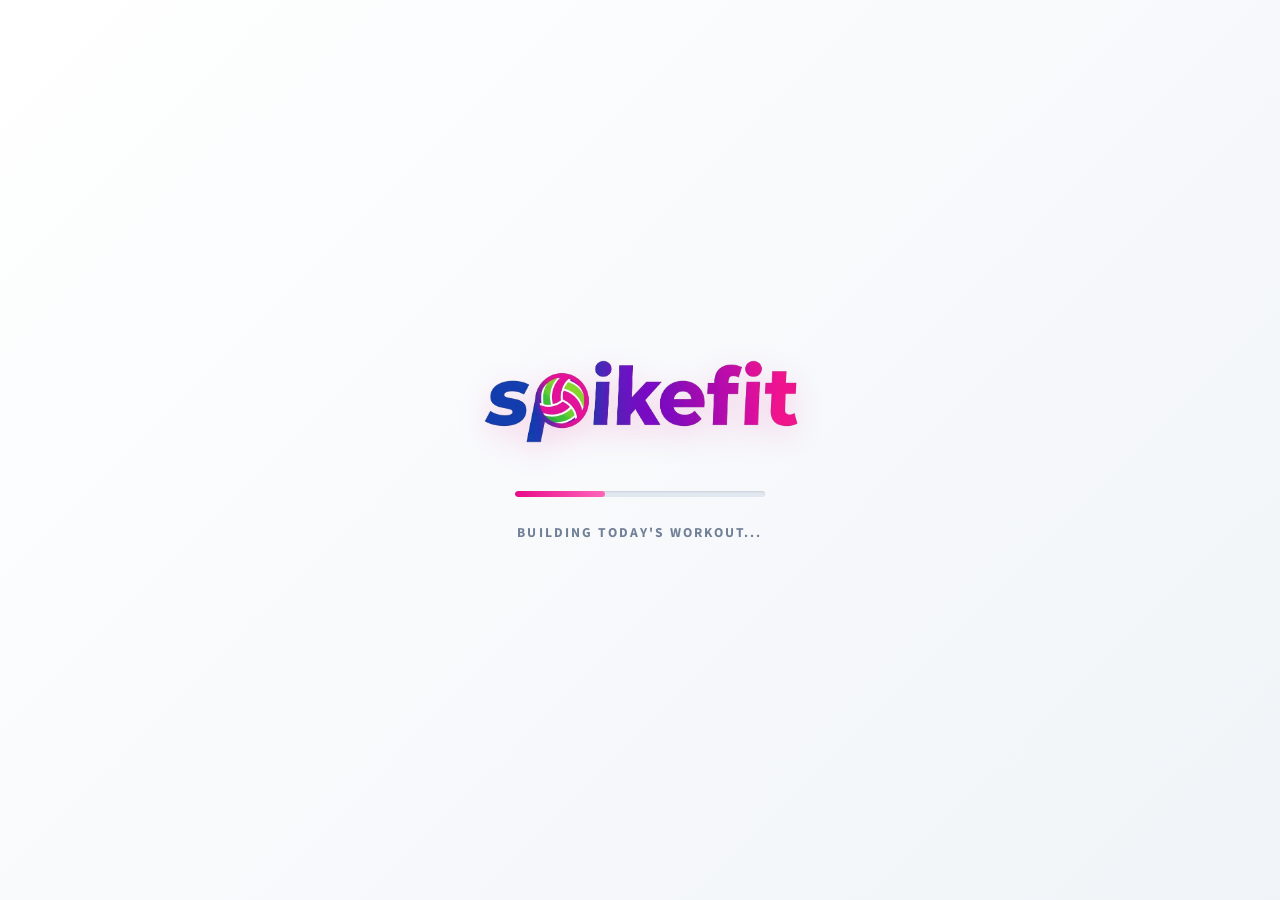
==== index.html @ 1033c11d "Remove Google font CDN dependency Signed-off-by: jfrappier <jfrappier@users.noreply.github.com>" ====
<!DOCTYPE html>
<html lang="en">
<head>
  <meta charset="UTF-8">
  <meta name="viewport" content="width=device-width, initial-scale=1.0, maximum-scale=1.0, user-scalable=no">
  <Title>SpikeFit: 30-Min Workouts</title>
  <link rel="icon" type="image/png" href="favicon.png">
  <link rel="apple-touch-icon" href="favicon.png">
  <style>
    @font-face {
      font-family: 'Source Sans 3';
      src: url('/fonts/source-sans-3-v19-latin-300.woff2') format('woff2');
      font-weight: 300;
      font-style: normal;
      font-display: swap;
    }
    @font-face {
      font-family: 'Source Sans 3';
      src: url('/fonts/source-sans-3-v19-latin-regular.woff2') format('woff2');
      font-weight: 400;
      font-style: normal;
      font-display: swap;
    }
    @font-face {
      font-family: 'Source Sans 3';
      src: url('/fonts/source-sans-3-v19-latin-600.woff2') format('woff2');
      font-weight: 600;
      font-style: normal;
      font-display: swap;
    }
    @font-face {
      font-family: 'Source Sans 3';
      src: url('/fonts/source-sans-3-v19-latin-700.woff2') format('woff2');
      font-weight: 700;
      font-style: normal;
      font-display: swap;
    }

        :root {
            --bg-body: #f4f6f8; /* Slightly cooler, modern grey */
            --bg-panel: #ffffff;
            --text-main: #2d3748; /* Deeper slate for better contrast */
            --text-muted: #718096;
            --accent: #e80a89; 
            --accent-hover: #c90875;
            --accent-light: #fce8f3; /* Soft background for pills */
            --border: #e2e8f0;
            --radius-sm: 8px;
            --radius-md: 12px;
            --radius-lg: 16px;
            --shadow-sm: 0 2px 4px rgba(0,0,0,0.02);
            --shadow-md: 0 4px 12px rgba(0,0,0,0.05);
            --shadow-hover: 0 10px 25px rgba(232, 10, 137, 0.15);
        }

        * { box-sizing: border-box; margin: 0; padding: 0; }
        
        body { 
            background-color: var(--bg-body); 
            color: var(--text-muted); 
            font-family: 'Source Sans 3', Helvetica, sans-serif;
            font-weight: 400;
            line-height: 1.75; 
        }

        /* Typography */
        h1, h2, h3 { 
            color: var(--text-main); 
            font-weight: 700; 
            letter-spacing: 0.05em; 
        }
        h1, h2 { text-transform: uppercase; }

        /* --- NEW: Splash Screen Styles --- */
        #splash-screen {
            position: fixed;
            top: 0;
            left: 0;
            width: 100%;
            height: 100%;
            background: linear-gradient(135deg, #ffffff 0%, #f0f4f8 100%);
            z-index: 9999;
            display: flex;
            flex-direction: column;
            align-items: center;
            justify-content: center;
            transition: opacity 0.6s cubic-bezier(0.16, 1, 0.3, 1), visibility 0.6s;
        }

        #splash-screen.hidden {
            opacity: 0;
            visibility: hidden;
        }

        .splash-logo {
            width: 80%;
            max-width: 320px;
            margin-bottom: 3rem;
            animation: pulse 2.5s infinite ease-in-out;
            filter: drop-shadow(0 10px 15px rgba(232, 10, 137, 0.15));
        }

        .splash-loader-container {
            width: 60%;
            max-width: 250px;
            height: 6px;
            background: var(--border);
            border-radius: 10px;
            overflow: hidden;
            position: relative;
            box-shadow: inset 0 1px 2px rgba(0,0,0,0.1);
        }

        .splash-loader-bar {
            height: 100%;
            background: linear-gradient(90deg, var(--accent), #ff66ba, var(--accent));
            background-size: 200% 100%;
            width: 0%;
            border-radius: 10px;
            animation: shimmer 1.5s infinite linear;
        }

        .splash-text {
            margin-top: 1.5rem;
            font-size: 0.85rem;
            font-weight: 700;
            color: var(--text-muted);
            letter-spacing: 0.15em;
            text-transform: uppercase;
        }

        @keyframes pulse {
            0% { transform: scale(1); opacity: 1; }
            50% { transform: scale(1.03); opacity: 0.9; }
            100% { transform: scale(1); opacity: 1; }
        }

        @keyframes shimmer {
            0% { background-position: 100% 0; }
            100% { background-position: -100% 0; }
        }
        /* --- End Splash Screen Styles --- */

        /* Layout Structure */
        #wrapper {
            display: flex;
            flex-direction: row;
            min-height: 100vh;
        }

        /* Left Header Panel */
        #header {
            width: 30%;
            background: var(--bg-panel);
            padding: 4em 3em;
            border-right: solid 1px var(--border);
            display: flex;
            flex-direction: column;
            justify-content: flex-start;
            position: sticky;
            top: 0;
            height: 100vh;
            overflow-y: auto;
            box-shadow: 2px 0 15px rgba(0,0,0,0.02);
            z-index: 10;
        }

        /* Logo Branding */
        #header h1 {
            margin-bottom: 0.25em;
        }

        .header-logo {
            width: 100%;
            max-width: 220px;
            height: auto;
            display: block;
        }

        #header p {
            color: var(--accent);
            font-size: 0.9em;
            font-weight: 600;
            letter-spacing: 0.15em;
            text-transform: uppercase;
            margin-bottom: 3em;
        }

        /* Navigation */
        .nav {
            display: flex;
            flex-direction: column;
            gap: 0.75em;
        }

        .nav button {
            appearance: none;
            background: transparent;
            border: solid 2px transparent;
            border-radius: var(--radius-sm);
            color: var(--text-muted);
            cursor: pointer;
            font-family: 'Source Sans 3', sans-serif;
            font-size: 0.85em;
            font-weight: 700;
            letter-spacing: 0.2em;
            padding: 1.25em 2em;
            text-align: center;
            text-decoration: none;
            text-transform: uppercase;
            transition: all 0.2s ease-in-out;
            width: 100%;
            display: flex;
            align-items: center;
            justify-content: flex-start;
            gap: 1em;
        }

        .nav button svg {
            width: 20px;
            height: 20px;
            flex-shrink: 0;
        }

        .nav button:hover {
            background: var(--bg-body);
            color: var(--text-main);
        }

        .nav button.active {
            background: var(--bg-panel);
            border-color: var(--accent);
            color: var(--accent);
            box-shadow: var(--shadow-sm);
        }

        /* Right Content Panel */
        #main {
            width: 70%;
            padding: 4em 5em;
            display: flex;
            flex-direction: column;
        }

        .container { display: none; max-width: 800px; margin: 0 auto; width: 100%; flex: 1; }
        .container.active { display: block; animation: fadeIn 0.4s cubic-bezier(0.16, 1, 0.3, 1); }

        @keyframes fadeIn {
            from { opacity: 0; transform: translateY(15px); }
            to { opacity: 1; transform: translateY(0); }
        }

        /* Section Headings */
        .workout-section h2, #calendar h2 {
            font-size: 1.1em;
            color: var(--text-muted);
            border-bottom: none;
            padding-bottom: 0;
            margin-bottom: 1.5em;
            display: flex;
            align-items: center;
        }
        
        .workout-section h2::after {
            content: '';
            flex: 1;
            height: 1px;
            background: var(--border);
            margin-left: 1em;
        }

        .workout-section { margin-bottom: 3.5em; }

        /* Workout Progress Bar */
        .progress-container {
            width: 100%;
            background-color: var(--border);
            border-radius: 20px;
            height: 8px;
            margin: 1.5em 0 2.5em 0;
            overflow: hidden;
            display: none; /* Shown via JS when workout is active */
        }
        .progress-bar {
            height: 100%;
            background: linear-gradient(90deg, var(--accent), #ff66ba);
            width: 0%;
            border-radius: 20px;
            transition: width 0.4s cubic-bezier(0.16, 1, 0.3, 1);
        }

        /* Exercise Cards */
        .exercise-card {
            background: var(--bg-panel);
            border: solid 1px var(--border);
            border-radius: var(--radius-md);
            padding: 1.75em;
            margin-bottom: 1em;
            display: flex;
            align-items: flex-start;
            transition: all 0.2s cubic-bezier(0.16, 1, 0.3, 1);
            box-shadow: var(--shadow-sm);
            cursor: pointer;
            position: relative;
            overflow: hidden;
        }

        .exercise-card:hover {
            border-color: var(--accent);
            box-shadow: var(--shadow-hover);
            transform: translateY(-2px);
        }

        .exercise-card.disabled {
            cursor: not-allowed;
        }

        /* Completed State */
        .exercise-card.completed {
            background-color: #f8fafc;
            opacity: 0.7;
            border-color: transparent;
            transform: none;
            box-shadow: none;
        }

        .exercise-card.completed::before {
            content: '';
            position: absolute;
            left: 0; top: 0; bottom: 0; width: 4px;
            background-color: #4CAF50;
        }

        .exercise-card.completed .title {
            text-decoration: line-through;
            color: var(--text-muted);
        }

        /* Checkbox Styling */
        .checkbox-container {
            margin-right: 1.5em;
            padding-top: 0.1em;
        }
        
        input[type="checkbox"] {
            appearance: none;
            width: 1.75em;
            height: 1.75em;
            border: 2px solid #cbd5e0;
            border-radius: 6px;
            outline: none;
            cursor: pointer;
            position: relative;
            transition: all 0.2s ease;
            background: #ffffff;
        }

        input[type="checkbox"]:hover:not(:disabled) {
            border-color: var(--accent);
        }

        input[type="checkbox"]:checked {
            background-color: var(--accent);
            border-color: var(--accent);
            animation: popIn 0.3s cubic-bezier(0.16, 1, 0.3, 1);
        }

        input[type="checkbox"]:disabled {
            background-color: #f0f4f8;
            border-color: #cbd5e0;
            cursor: not-allowed;
            opacity: 0.6;
        }

        @keyframes popIn {
            0% { transform: scale(0.8); }
            50% { transform: scale(1.1); }
            100% { transform: scale(1); }
        }

        input[type="checkbox"]:checked::after {
            content: '✔';
            color: white;
            position: absolute;
            top: 50%;
            left: 50%;
            transform: translate(-50%, -50%);
            font-size: 1em;
        }

        /* Card Content */
        .exercise-info { flex: 1; }
        .title { color: var(--text-main); font-weight: 700; font-size: 1.25em; display: block; margin-bottom: 0.25em; letter-spacing: 0.02em;}
        .reps { font-size: 0.8em; font-weight: 700; color: var(--accent); margin-bottom: 1em; display: inline-block; text-transform: uppercase; letter-spacing: 0.1em; background: var(--accent-light); padding: 0.3em 0.8em; border-radius: var(--radius-sm);}
        .notes { font-size: 1em; margin-bottom: 1em; color: var(--text-muted); }
        
        /* Video Pill Button */
        .video-link {
            display: inline-flex;
            align-items: center;
            font-size: 0.75em;
            color: var(--text-main);
            text-decoration: none;
            font-weight: 700;
            text-transform: uppercase;
            letter-spacing: 0.1em;
            background: var(--bg-body);
            padding: 0.5em 1.2em;
            border-radius: 20px;
            transition: all 0.2s;
        }
        
        .video-link:hover { background: var(--border); color: var(--text-main); }
        .video-link::before { content: '▶'; margin-right: 0.6em; color: var(--accent); font-size: 0.9em; }

        /* Level Toggle - iOS Segmented Control Style */
        .level-toggle { 
            display: flex; 
            margin-bottom: 2em; 
            background: #e2e8f0; 
            border-radius: var(--radius-lg); 
            padding: 0.3em;
            position: relative;
        }
        .level-toggle button { 
            flex: 1; 
            padding: 1em 0.5em; 
            border: none; 
            background: transparent; 
            border-radius: var(--radius-md);
            font-family: 'Source Sans 3', sans-serif; 
            font-weight: 700; 
            text-transform: uppercase; 
            letter-spacing: 0.05em; 
            font-size: 0.8em;
            cursor: pointer; 
            transition: all 0.3s cubic-bezier(0.16, 1, 0.3, 1); 
            color: var(--text-muted); 
            z-index: 2;
        }
        .level-toggle button:hover { color: var(--text-main); }
        .level-toggle button.active { 
            background: #ffffff; 
            color: var(--accent); 
            box-shadow: var(--shadow-md);
        }

        /* Calendar Elements */
        .month-header { display: flex; justify-content: space-between; align-items: center; margin-bottom: 2em; }
        .month-header button { background: var(--bg-panel); border: solid 1px var(--border); padding: 0.75em 1.5em; cursor: pointer; border-radius: var(--radius-sm); font-family: 'Source Sans 3', sans-serif; font-weight: 700; text-transform: uppercase; letter-spacing: 0.1em; font-size: 0.8em; color: var(--text-main); transition: all 0.2s ease; box-shadow: var(--shadow-sm);}
        .month-header button:hover { border-color: var(--accent); color: var(--accent); }
        .month-header button:disabled { opacity: 0.4; cursor: not-allowed; border-color: var(--border); color: var(--text-muted); box-shadow: none;}
        
        .month-grid { display: grid; grid-template-columns: repeat(7, 1fr); gap: 0.5em; text-align: center; }
        .month-day-header { font-weight: 700; font-size: 0.8em; color: var(--text-muted); text-transform: uppercase; padding-bottom: 0.5em; letter-spacing: 0.1em;}
        .month-date { border: solid 1px var(--border); padding: 1.5em 0; border-radius: var(--radius-md); background: var(--bg-panel); font-size: 1.1em; font-weight: 600; color: var(--text-main); }
        .month-date.completed { background: linear-gradient(135deg, var(--accent) 0%, var(--accent-hover) 100%); color: #ffffff; border-color: transparent; box-shadow: var(--shadow-md); }
        .month-date.empty { background: transparent; border: none; }
        
        /* Action Buttons */
        .btn-reset {
            display: block;
            width: 100%;
            appearance: none;
            background: transparent;
            border: solid 2px var(--border);
            border-radius: var(--radius-sm);
            color: var(--text-main);
            cursor: pointer;
            font-family: 'Source Sans 3', sans-serif;
            font-size: 0.9em;
            font-weight: 700;
            letter-spacing: 0.2em;
            padding: 1.25em;
            text-align: center;
            text-transform: uppercase;
            transition: all 0.2s ease;
            margin-top: 3em;
        }
        .btn-reset:hover { border-color: var(--accent); color: var(--accent); }

        .btn-start { background: var(--accent); color: #ffffff; border-color: var(--accent); margin-top: 0; box-shadow: var(--shadow-md);}
        .btn-start:hover { background: var(--accent-hover); border-color: var(--accent-hover); color: #ffffff; }
        
        .btn-start.started { background: var(--text-main); border-color: var(--text-main); cursor: default; box-shadow: none; }
        .btn-start.started:hover { background: var(--text-main); border-color: var(--text-main); color: #ffffff; }

        .btn-complete { background: var(--accent); color: #ffffff; border-color: var(--accent); margin-top: 3em; margin-bottom: 1em; box-shadow: var(--shadow-md);}
        .btn-complete:hover:not(:disabled) { background: var(--accent-hover); border-color: var(--accent-hover); color: #ffffff; box-shadow: var(--shadow-hover); transform: translateY(-1px);}
        
        .btn-complete:disabled { background: var(--border); color: var(--text-muted); border-color: var(--border); cursor: not-allowed; box-shadow: none; transform: none; }

        /* Calendar Schedule specific */
        .calendar-day {
            background: var(--bg-panel);
            border: solid 1px var(--border);
            border-left: solid 4px var(--border);
            padding: 1.5em 2em;
            border-radius: var(--radius-md);
            cursor: pointer;
            transition: all 0.2s ease;
            box-shadow: var(--shadow-sm);
        }
        .calendar-day:hover { border-left-color: var(--accent); transform: translateX(4px); box-shadow: var(--shadow-md); }
        .calendar-day.today { border-left-color: var(--accent); background: #ffffff; box-shadow: var(--shadow-hover); }

        /* Modals */
        .modal-overlay { display: none; position: fixed; top: 0; left: 0; width: 100%; height: 100%; background: rgba(0,0,0,0.6); z-index: 1000; align-items: center; justify-content: center; animation: fadeIn 0.3s ease-in-out; backdrop-filter: blur(4px); }
        .modal-content { background: var(--bg-panel); padding: 3em 2em; border-radius: var(--radius-lg); text-align: center; max-width: 400px; width: 90%; box-shadow: 0 20px 40px rgba(0,0,0,0.2); position: relative; }
        .modal-content h2 { margin-bottom: 0.5em; color: var(--text-main); }
        .badge-svg { width: 120px; height: 120px; margin: 0 auto 1.5em auto; display: block; filter: drop-shadow(0 10px 15px rgba(232, 10, 137, 0.3));}
        .badge-details { background: var(--bg-body); padding: 1.5em; border-radius: var(--radius-sm); margin-bottom: 2em; border: 1px solid var(--border); }
        .badge-details p { margin: 0.25em 0; font-weight: 600; color: var(--text-muted); font-size: 0.9em; letter-spacing: 0.05em; text-transform: uppercase;}
        .badge-details p span { color: var(--text-main); }
        
        .btn-share { background: var(--accent); color: white; border-color: var(--accent); margin-bottom: 1em; width: 100%; margin-top: 0; padding: 1.25em;}
        .btn-share:hover { background: var(--accent-hover); border-color: var(--accent-hover); color: white;}
        .btn-close-modal { background: transparent; color: var(--text-muted); border-color: var(--text-muted); width: 100%; padding: 1em; margin-top: 0; }
        .btn-close-modal:hover { border-color: var(--text-main); color: var(--text-main); }

        #disclaimer-modal .modal-content { max-width: 550px; width: calc(100vw - 100px); min-width: 280px; max-height: calc(100vh - 100px); display: flex; flex-direction: column; text-align: left; padding: 2em 1.5em; }
        #disclaimer-modal h2 { text-align: center; color: var(--accent); margin-bottom: 0.5em; font-size: 1.5em; flex-shrink: 0; }
        .scroll-note { text-align: center; color: var(--accent); font-size: 0.85em; font-style: italic; margin-bottom: 1em; flex-shrink: 0; }
        .disclaimer-text-scroll { overflow-y: auto; flex-grow: 1; padding-right: 0.5em; border-top: 1px solid var(--border); border-bottom: 1px solid var(--border); margin-bottom: 1em; padding-top: 1em; }
        #disclaimer-modal p { font-size: 0.95em; margin-bottom: 1em; color: var(--text-main); line-height: 1.6; }
        #disclaimer-modal .strong-disclaimer { font-weight: 700; text-transform: uppercase; font-size: 0.85em; color: var(--text-muted); text-align: center; margin-bottom: 2em; letter-spacing: 0.05em; }
        .btn-agree { flex-shrink: 0; appearance: none; border: none; border-radius: var(--radius-sm); background: var(--text-main); color: #ffffff; margin-top: 0.5em; width: 100%; padding: 1.25em; font-size: 1em; font-weight: 700; letter-spacing: 0.15em; text-transform: uppercase; cursor: pointer; transition: all 0.2s ease;}
        .btn-agree:hover { background: var(--text-muted); }

        /* --- NEW: Footer Styles --- */
        #site-footer {
            margin-top: auto;
            padding-top: 3em;
            border-top: solid 1px var(--border);
            text-align: center;
            color: var(--text-muted);
            font-size: 0.85em;
            display: flex;
            flex-direction: column;
            align-items: center;
            gap: 1em;
            width: 100%;
            max-width: 800px;
            align-self: center;
        }

        .footer-links {
            display: flex;
            gap: 1.5em;
            align-items: center;
            justify-content: center;
            flex-wrap: wrap;
        }

        .footer-links a {
            color: var(--text-muted);
            text-decoration: none;
            font-weight: 600;
            text-transform: uppercase;
            letter-spacing: 0.1em;
            transition: color 0.2s ease;
            font-size: 0.9em;
        }

        .footer-links a:hover {
            color: var(--accent);
        }

        .footer-links .separator {
            color: var(--border);
        }

        /* --- NEW: Toast Notification --- */
        .toast-container {
            position: fixed;
            bottom: 40px;
            left: 50%;
            transform: translateX(-50%) translateY(150px);
            background: var(--bg-panel);
            border: 2px solid var(--accent);
            border-radius: var(--radius-lg);
            padding: 1.25em 1.5em;
            box-shadow: 0 10px 30px rgba(232, 10, 137, 0.2);
            display: flex;
            align-items: center;
            gap: 1em;
            z-index: 2000;
            opacity: 0;
            visibility: hidden;
            transition: all 0.5s cubic-bezier(0.16, 1, 0.3, 1);
            width: 90%;
            max-width: 400px;
        }
        .toast-container.show {
            transform: translateX(-50%) translateY(0);
            opacity: 1;
            visibility: visible;
        }
        .toast-icon {
            font-size: 2.2em;
            filter: drop-shadow(0 4px 6px rgba(0,0,0,0.1));
        }
        .toast-content {
            flex: 1;
            text-align: left;
        }
        .toast-title {
            color: var(--text-main);
            font-weight: 700;
            font-size: 1.05em;
            margin-bottom: 0.2em;
            letter-spacing: 0.02em;
            text-transform: uppercase;
        }
        .toast-text {
            color: var(--text-muted);
            font-size: 0.85em;
            line-height: 1.4;
        }
        .toast-close {
            background: none;
            border: none;
            color: var(--text-muted);
            font-size: 1.8em;
            cursor: pointer;
            padding: 0;
            line-height: 1;
            transition: color 0.2s;
        }
        .toast-close:hover {
            color: var(--accent);
        }

        /* Responsive Design */
        @media screen and (max-width: 980px) {
            #wrapper { 
                flex-direction: column; 
                padding-bottom: 85px; /* Added spacing so content doesn't hide behind the bottom nav */
            }
            #header { 
                width: 100%; 
                height: auto; 
                position: relative; 
                padding: 2em 1.5em; 
                border-right: none; 
                border-bottom: solid 1px var(--border); 
                text-align: center; 
            }
            .header-logo { margin: 0 auto; }
            #header p { margin-bottom: 0; }
            
            /* Native App Bottom Nav styling */
            .nav { 
                flex-direction: row; 
                position: fixed;
                bottom: 0;
                left: 0;
                width: 100%;
                background: var(--bg-panel);
                border-top: 1px solid var(--border);
                box-shadow: 0 -4px 15px rgba(0,0,0,0.05);
                z-index: 1000;
                gap: 0;
                padding-bottom: env(safe-area-inset-bottom);
                justify-content: space-around;
            }

            .nav button { 
                width: 25%; 
                padding: 0.8em 0.2em calc(0.8em + env(safe-area-inset-bottom));
                border-radius: 0;
                border: none;
                border-top: 3px solid transparent;
                font-size: 0.65em;
                height: auto;
                flex-direction: column;
                align-items: center;
                justify-content: center;
                gap: 0.4em;
            }

            .nav button svg {
                width: 22px;
                height: 22px;
                stroke-width: 2px;
            }

            .nav button.active {
                background: transparent;
                border-top-color: var(--accent);
                color: var(--accent);
                box-shadow: none;
            }
            
            #main { width: 100%; padding: 3em 1.5em; }
        }
        
        @media screen and (max-width: 480px) {
            #main { padding: 2em 1em; }
            .exercise-card { flex-direction: column; position: relative; padding: 1.5em; }
            .checkbox-container { position: absolute; top: 1.5em; right: 1.25em; margin: 0; }
            .title { padding-right: 2.5em; font-size: 1.1em;}
            .level-toggle { flex-direction: column; border-radius: var(--radius-md); padding: 0.5em;}
            .level-toggle button { margin-bottom: 0.25em; }
            .month-grid { gap: 0.25em; }
            .month-date { padding: 1em 0; font-size: 0.9em; }

            /* Footer Mobile */
            .footer-links {
                flex-direction: column;
                gap: 0.8em;
            }
            .footer-links .separator {
                display: none;
            }
        }
  </style>
</head>
<body>

    <!-- Splash Screen -->
    <div id="splash-screen">
        <img src="logo.png" alt="SpikeFit Logo" class="splash-logo" onerror="this.onerror=null; this.src='https://raw.githubusercontent.com/jfrappier/spikefit/refs/heads/main/logo.png'">
        <div class="splash-loader-container">
            <div id="splash-progress" class="splash-loader-bar"></div>
        </div>
        <div id="splash-text" class="splash-text">Loading Local Data...</div>
    </div>

    <div id="wrapper">
        <header id="header">
            <h1><img src="logo.png" alt="SpikeFit" class="header-logo" onerror="this.onerror=null; this.src='https://raw.githubusercontent.com/jfrappier/spikefit/refs/heads/main/logo.png'"></h1>
            <p id="current-workout-title">30-Min Power Program</p>
            
            <div class="nav" id="main-nav">
                <button class="active" onclick="switchTab('daily')">
                    <svg viewBox="0 0 24 24" fill="none" stroke="currentColor" stroke-linecap="round" stroke-linejoin="round"><path d="m3 9 9-7 9 7v11a2 2 0 0 1-2 2H5a2 2 0 0 1-2-2z"></path><polyline points="9 22 9 12 15 12 15 22"></polyline></svg>
                    <span>Today</span>
                </button>
                <button onclick="switchTab('schedule')">
                    <svg viewBox="0 0 24 24" fill="none" stroke="currentColor" stroke-linecap="round" stroke-linejoin="round"><line x1="8" y1="6" x2="21" y2="6"></line><line x1="8" y1="12" x2="21" y2="12"></line><line x1="8" y1="18" x2="21" y2="18"></line><line x1="3" y1="6" x2="3.01" y2="6"></line><line x1="3" y1="12" x2="3.01" y2="12"></line><line x1="3" y1="18" x2="3.01" y2="18"></line></svg>
                    <span>Schedule</span>
                </button>
                <button onclick="switchTab('history')">
                    <svg viewBox="0 0 24 24" fill="none" stroke="currentColor" stroke-linecap="round" stroke-linejoin="round"><rect x="3" y="4" width="18" height="18" rx="2" ry="2"></rect><line x1="16" y1="2" x2="16" y2="6"></line><line x1="8" y1="2" x2="8" y2="6"></line><line x1="3" y1="10" x2="21" y2="10"></line></svg>
                    <span>Calendar</span>
                </button>
                <button onclick="openPrivacyModal()">
                    <svg viewBox="0 0 24 24" fill="none" stroke="currentColor" stroke-linecap="round" stroke-linejoin="round"><path d="M12 22s8-4 8-10V5l-8-3-8 3v7c0 6 8 10 8 10z"></path></svg>
                    <span>Privacy</span>
                </button>
            </div>
        </header>

        <main id="main">
            <div id="daily" class="container active">
                <div id="workout-controls" style="margin-bottom: 1.5em; text-align: center;">
                    <button id="btn-start-workout" class="btn-reset btn-start" onclick="startWorkout()">Start Workout</button>
                </div>
                
                <div class="progress-container" id="progress-container">
                    <div class="progress-bar" id="progress-bar"></div>
                </div>

                <div id="workout-content">
                    </div>
                <button class="btn-reset btn-complete" onclick="markWorkoutComplete()">Mark Workout Complete</button>
                <button class="btn-reset" style="margin-top: 0; color: var(--text-muted);" onclick="resetDay()">Reset Today's Progress</button>
            </div>

            <div id="schedule" class="container">
                <h2 style="font-size: 1.5em; border:none; margin-bottom: 0.5em; color: var(--text-main);">Rotating Schedule</h2>
                <p style="margin-bottom: 2em; color: var(--text-muted);">Select a day below to set it as your current active workout.</p>
                
                <div class="level-toggle">
                    <button id="btn-level-beginner" class="active" onclick="setLevel('beginner')">Beginner</button>
                    <button id="btn-level-intermediate" onclick="setLevel('intermediate')">Intermediate</button>
                    <button id="btn-level-advanced" onclick="setLevel('advanced')">Advanced</button>
                </div>

                <div id="schedule-content" style="display: grid; gap: 1em;">
                    </div>
            </div>

            <div id="history" class="container">
                <h2 style="font-size: 1.5em; border:none; margin-bottom: 0.5em; color: var(--text-main);">Workout History</h2>
                <p style="margin-bottom: 2em; color: var(--text-muted);">Track your completed workouts.</p>
                <div class="month-header">
                    <button onclick="changeMonth(-1)" id="btn-prev-month">&lt; Prev</button>
                    <h3 id="month-year-display" style="margin:0; border:none; padding:0; letter-spacing: 0.1em; text-transform: uppercase;"></h3>
                    <button onclick="changeMonth(1)" id="btn-next-month">Next &gt;</button>
                </div>
                <div class="month-grid" id="month-grid-content">
                    </div>
            </div>

            <!-- Global Footer inside Main Panel -->
            <footer id="site-footer">
                <div class="footer-links">
                    <a href="#" onclick="event.preventDefault(); openPrivacyModal();">Data Privacy</a>
                    <span class="separator">|</span>
                    <a href="#" onclick="event.preventDefault(); openDisclaimerModal();">Terms & Disclaimer</a>
                </div>
            </footer>
        </main>
    </div>

    <!-- Modals -->
    <div id="badge-modal" class="modal-overlay">
        <div class="modal-content">
            <svg class="badge-svg" viewBox="0 0 100 100" xmlns="http://www.w3.org/2000/svg">
                <circle cx="50" cy="50" r="45" fill="#e80a89" />
                <path d="M30 45 L45 60 L75 30" stroke="white" stroke-width="8" fill="none" stroke-linecap="round" stroke-linejoin="round"/>
                <text x="50" y="82" font-family="'Source Sans 3', sans-serif" font-size="12" fill="white" font-weight="700" letter-spacing="1" text-anchor="middle">SPIKEFIT</text>
            </svg>
            <h2>Workout Complete!</h2>
            <p style="margin-bottom: 1.5em; color: var(--text-muted);">Great job crushing today's session.</p>
            
            <div class="badge-details">
                <p id="badge-date-text"></p>
                <p id="badge-time-text"></p>
            </div>

            <button id="btn-share-badge" class="btn-reset btn-share" onclick="shareBadge()">Share Workout</button>
            <button class="btn-reset btn-close-modal" onclick="closeBadgeModal()">Close</button>
        </div>
    </div>

    <div id="disclaimer-modal" class="modal-overlay">
        <div class="modal-content">
            <h2>Medical Disclaimer & Terms of Use</h2>
            <p class="scroll-note">Please scroll to the bottom to read and agree.</p>
            <div class="disclaimer-text-scroll">
                <p class="strong-disclaimer">Please read carefully before proceeding.</p>
                <p>The exercises, workouts, and information provided on this page are for <strong>educational and example purposes only</strong>. They are not intended as a substitute for professional medical advice, diagnosis, or treatment.</p>
                <p><strong>Always consult with a qualified healthcare provider or physician</strong> before beginning any new exercise program or fitness regimen. You should be in good physical condition and be able to participate safely in the exercises.</p>
                <p>By using this application, you understand and agree that there is an inherent risk of injury associated with participating in any physical activity. You assume all risks and voluntarily choose to participate at your own free will.</p>
                <p>The creator(s), host(s), and authors of this page explicitly disclaim any liability, loss, or risk, personal or otherwise, which is incurred as a consequence, directly or indirectly, of the use and application of any of the contents herein. <strong>You agree to indemnify and hold harmless the creator(s) from any and all claims, demands, or causes of action arising out of your use of this site.</strong></p>
            </div>
            <button class="btn-agree" onclick="acceptDisclaimer()">I Understand and Agree</button>
        </div>
    </div>

    <div id="privacy-modal" class="modal-overlay">
        <div class="modal-content" style="max-width: 600px; text-align: left;">
            <h2 style="text-align: center; color: var(--accent); margin-bottom: 1em; font-size: 1.5em;">Data Privacy Policy</h2>
            <p style="font-size: 0.9em; margin-bottom: 1em; color: var(--text-main); line-height: 1.6;"><strong>1. Local Storage Only:</strong> SpikeFit operates entirely within your web browser. All workout data, completion dates, and preferences are stored exclusively in your device's Local Storage. The author does not collect, transmit, track, or store any of your personal information, health data, or location data.</p>
            <p style="font-size: 0.9em; margin-bottom: 1em; color: var(--text-main); line-height: 1.6;"><strong>2. Third-Party Hosting:</strong> This application is hosted via GitHub Pages and Cloudflare. While the application itself does not track you, GitHub and Cloudflare may collect standard web server logs (including IP addresses, browser types, and referring pages) as part of their standard hosting infrastructure. Please review [GitHub](https://docs.github.com/en/site-policy/privacy-policies/github-general-privacy-statement) and [Cloudflare's](https://www.cloudflare.com/privacypolicy/) privacy policy for more details.</p>
            <p style="font-size: 0.9em; margin-bottom: 1em; color: var(--text-main); line-height: 1.6;"><strong>3. GDPR, CCPA, & Compliance:</strong> Because we do not collect, process, sell, or control your personal data or Personally Identifiable Information (PII), we inherently align with data minimization principles. You retain 100% control over your data. To permanently delete all your data, simply clear your browser's local storage or cache.</p>
            <button class="btn-reset btn-close-modal" style="margin-top: 1.5em;" onclick="closePrivacyModal()">Close Privacy Policy</button>
        </div>
    </div>

    <!-- Toast Notification -->
    <div id="app-toast" class="toast-container">
        <div class="toast-icon" id="toast-icon">🥤</div>
        <div class="toast-content">
            <div class="toast-title" id="toast-title">Time to Refuel!</div>
            <div class="toast-text" id="toast-text">Don't forget to grab a protein shake or a healthy snack for recovery.</div>
        </div>
        <button class="toast-close" onclick="closeToast()">&times;</button>
    </div>

    <script>
        // --- Workout Database ---
        const workouts = {
            'A': {
                name: 'Workout A: Vertical Power',
                blocks: [
                    {
                        title: 'Superset 1 (4 Rounds - Rest 60-90s)',
                        exercises: [
                            { id: 'a1', name: 'Seated Box Jumps', reps: '5 reps', notes: 'Explode up, jump down, land on two feet.', video: 'Seated Box Jumps' },
                            { id: 'a2', name: 'Pogo Jumps', reps: '15 seconds', notes: 'Max ankle stiffness.', video: 'Pogo Jumps exercise' }
                        ]
                    },
                    {
                        title: 'Superset 2 (3 Rounds - Rest 60s)',
                        exercises: [
                            { id: 'a3', name: 'DB Reverse Lunges', reps: '8 reps / leg', notes: 'Drive through front heel.', video: 'Dumbbell Reverse Lunges' },
                            { id: 'a4', name: 'Dead Bugs', reps: '10 reps / side', notes: 'Lower back glued to floor.', video: 'Dead Bug exercise' }
                        ]
                    }
                ]
            },
            'A2': {
                name: 'Workout A: Vertical Power (Intermediate)',
                blocks: [
                    {
                        title: 'Superset 1 (4 Rounds - Rest 60-90s)',
                        exercises: [
                            { id: 'a2-1', name: 'Seated Box Jumps', reps: '5 reps', notes: 'Explode up, jump down, land on two feet.', video: 'Seated Box Jumps' },
                            { id: 'a2-2', name: 'Pogo Jumps', reps: '20 seconds', notes: 'Max ankle stiffness and height.', video: 'Pogo Jumps exercise' },
                            { id: 'a2-3', name: 'Broad Jumps', reps: '5 reps', notes: 'Explode forward, stick the landing.', video: 'Broad Jumps' }
                        ]
                    },
                    {
                        title: 'Superset 2 (3 Rounds - Rest 60s)',
                        exercises: [
                            { id: 'a2-4', name: 'DB Reverse Lunges', reps: '10 reps / leg', notes: 'Drive through front heel.', video: 'Dumbbell Reverse Lunges' },
                            { id: 'a2-5', name: 'Dead Bugs', reps: '12 reps / side', notes: 'Lower back glued to floor.', video: 'Dead Bug exercise' },
                            { id: 'a2-6', name: 'DB Romanian Deadlifts', reps: '10 reps', notes: 'Hinge at the hips, slight knee bend.', video: 'Dumbbell RDL' }
                        ]
                    }
                ]
            },
            'B': {
                name: 'Workout B: Upper Body Armor',
                blocks: [
                    {
                        title: 'Superset 1 (4 Rounds - Rest 60-90s)',
                        exercises: [
                            { id: 'b1', name: 'DB Push Press', reps: '8 reps', notes: 'Slight knee dip to drive up.', video: 'Dumbbell Push Press' },
                            { id: 'b2', name: 'Pull-Ups or DB Rows', reps: '8-10 reps', notes: 'Squeeze back at the top.', video: 'Dumbbell Rows' }
                        ]
                    },
                    {
                        title: 'Superset 2 (3 Rounds - Rest 60s)',
                        exercises: [
                            { id: 'b3', name: 'DB Scaption (Y-Raises)', reps: '10 reps', notes: '45-deg angle, thumbs up.', video: 'Dumbbell Scaption' },
                            { id: 'b4', name: 'Weighted Russian Twists', reps: '15 reps / side', notes: 'Rotate torso, not just arms.', video: 'Weighted Russian Twists' }
                        ]
                    }
                ]
            },
            'B2': {
                name: 'Workout B: Upper Body Armor (Intermediate)',
                blocks: [
                    {
                        title: 'Superset 1 (4 Rounds - Rest 60-90s)',
                        exercises: [
                            { id: 'b2-1', name: 'DB Push Press', reps: '10 reps', notes: 'Slight knee dip to drive up.', video: 'Dumbbell Push Press' },
                            { id: 'b2-2', name: 'Pull-Ups or DB Rows', reps: '10-12 reps', notes: 'Squeeze back at the top.', video: 'Dumbbell Rows' },
                            { id: 'b2-3', name: 'Push-Ups', reps: 'Max Reps', notes: 'Strict form, stop 1 rep shy of failure.', video: 'Perfect Pushup' }
                        ]
                    },
                    {
                        title: 'Superset 2 (3 Rounds - Rest 60s)',
                        exercises: [
                            { id: 'b2-4', name: 'DB Scaption (Y-Raises)', reps: '12 reps', notes: '45-deg angle, thumbs up.', video: 'Dumbbell Scaption' },
                            { id: 'b2-5', name: 'Weighted Russian Twists', reps: '20 reps / side', notes: 'Rotate torso, not just arms.', video: 'Weighted Russian Twists' },
                            { id: 'b2-6', name: 'Superman Holds', reps: '15 reps', notes: 'Squeeze glutes and back, hold 1s at top.', video: 'Superman Exercise' }
                        ]
                    }
                ]
            },
            'C': {
                name: 'Workout C: Defense Agility',
                blocks: [
                    {
                        title: 'Superset 1 (4 Rounds - Rest 60-90s)',
                        exercises: [
                            { id: 'c1', name: 'Single-Arm DB Snatches', reps: '6 reps / arm', notes: 'Power from the hips.', video: 'Single-Arm Dumbbell Snatch' },
                            { id: 'c2', name: 'Lateral Lunges', reps: '8 reps / leg', notes: 'Push hips back.', video: 'Lateral Lunges' }
                        ]
                    },
                    {
                        title: 'Superset 2 (3 Rounds - Rest 60s)',
                        exercises: [
                            { id: 'c3', name: 'Push-Up to Renegade Row', reps: '8 reps / arm', notes: 'Keep hips square to floor.', video: 'Push-Up to Renegade Row' },
                            { id: 'c4', name: 'Plank w/ Shoulder Taps', reps: '40 seconds', notes: 'Anti-rotation core hold.', video: 'Plank with Shoulder Taps' }
                        ]
                    }
                ],
            },
            'C2': {
                name: 'Workout C: Defense Agility (Intermediate)',
                blocks: [
                    {
                        title: 'Superset 1 (4 Rounds - Rest 60-90s)',
                        exercises: [
                            { id: 'c2-1', name: 'Single-Arm DB Snatches', reps: '8 reps / arm', notes: 'Power from the hips.', video: 'Single-Arm Dumbbell Snatch' },
                            { id: 'c2-2', name: 'Lateral Lunges', reps: '10 reps / leg', notes: 'Push hips back.', video: 'Lateral Lunges' },
                            { id: 'c2-3', name: 'Skater Jumps', reps: '10 reps / side', notes: 'Explosive lateral push off outside leg.', video: 'Skater Jumps' }
                        ]
                    },
                    {
                        title: 'Superset 2 (3 Rounds - Rest 60s)',
                        exercises: [
                            { id: 'c2-4', name: 'Push-Up to Renegade Row', reps: '8 reps / arm', notes: 'Keep hips square to floor.', video: 'Push-Up to Renegade Row' },
                            { id: 'c2-5', name: 'Plank w/ Shoulder Taps', reps: '45 seconds', notes: 'Anti-rotation core hold.', video: 'Plank with Shoulder Taps' },
                            { id: 'c2-6', name: 'Mountain Climbers', reps: '30 seconds', notes: 'Fast pace, keep hips level.', video: 'Mountain Climbers' }
                        ]
                    }
                ],
            },
            'D': {
                name: 'Workout D: Core & Swing Mechanics',
                blocks: [
                    {
                        title: 'Volleyball Core (3 Rounds - Rest 45s)',
                        exercises: [
                            { id: 'd1', name: 'Hollow Body Hold', reps: '30 seconds', notes: 'Mimics pre-swing mid-air tension. Press lower back into floor.', video: 'Hollow Body Hold' },
                            { id: 'd2', name: 'Seated Rotational Twists', reps: '15 reps / side', notes: 'Focus on torso rotation to simulate arm swing torque.', video: 'Russian Twists' },
                            { id: 'd3', name: 'Bird-Dog', reps: '10 reps / side', notes: 'Slow and controlled. Builds back and core stability.', video: 'Bird Dog Exercise' }
                        ]
                    },
                    {
                        title: 'Swing Mechanics (Focus on Form - Rest as needed)',
                        exercises: [
                            { id: 'd4', name: 'Half-Kneeling Swings (Left Knee Up)', reps: '20 reps', notes: 'Left knee bent, right knee on floor. Focus on elbow draw and torque.', video: 'Swing Mechanics', url: 'https://www.youtube.com/watch?v=X2TLr7aLors' },
                            { id: 'd5', name: 'Half-Kneeling Swings (Right Knee Up)', reps: '20 reps', notes: 'Right knee bent, left knee on floor. Maintain high elbow.', video: 'Swing Mechanics', url: 'https://www.youtube.com/watch?v=X2TLr7aLors' },
                            { id: 'd6', name: 'Tall Kneeling Swings', reps: '20 reps', notes: 'Both knees on floor. Engage core to snap through the swing.', video: 'Swing Mechanics', url: 'https://www.youtube.com/watch?v=X2TLr7aLors' }
                        ]
                    }
                ]
            },
            'D2': {
                name: 'Workout D: Core & Swing Mechanics (Intermediate)',
                blocks: [
                    {
                        title: 'Volleyball Core (3 Rounds - Rest 45s)',
                        exercises: [
                            { id: 'd2-1', name: 'Hollow Body Hold', reps: '45 seconds', notes: 'Mimics pre-swing mid-air tension. Press lower back into floor.', video: 'Hollow Body Hold' },
                            { id: 'd2-2', name: 'Seated Rotational Twists', reps: '20 reps / side', notes: 'Focus on torso rotation to simulate arm swing torque.', video: 'Russian Twists' },
                            { id: 'd2-3', name: 'Bird-Dog', reps: '12 reps / side', notes: 'Slow and controlled. Builds back and core stability.', video: 'Bird Dog Exercise' },
                            { id: 'd2-4', name: 'Side Plank', reps: '30 seconds / side', notes: 'Keep body in a straight line, push floor away.', video: 'Side Plank' }
                        ]
                    },
                    {
                        title: 'Swing Mechanics (Focus on Form - Rest as needed)',
                        exercises: [
                            { id: 'd2-5', name: 'Half-Kneeling Swings (Left Knee Up)', reps: '25 reps', notes: 'Left knee bent, right knee on floor. Focus on elbow draw and torque.', video: 'Swing Mechanics', url: 'https://www.youtube.com/watch?v=X2TLr7aLors' },
                            { id: 'd2-6', name: 'Half-Kneeling Swings (Right Knee Up)', reps: '25 reps', notes: 'Right knee bent, left knee on floor. Maintain high elbow.', video: 'Swing Mechanics', url: 'https://www.youtube.com/watch?v=X2TLr7aLors' },
                            { id: 'd2-7', name: 'Tall Kneeling Swings', reps: '25 reps', notes: 'Both knees on floor. Engage core to snap through the swing.', video: 'Swing Mechanics', url: 'https://www.youtube.com/watch?v=X2TLr7aLors' },
                            { id: 'd2-8', name: 'Standing Arm Swings', reps: '20 reps', notes: 'Full standing swing mechanics, focus on quick torque.', video: 'Volleyball Arm Swing Mechanics' },
                            { id: 'd2-9', name: 'Approach Jumps w/ 2-Foot Landing', reps: '10 reps', notes: 'Full approach jump. Prioritize landing softly on BOTH feet simultaneously to absorb impact.', video: 'Volleyball 2-Foot Landing', url: 'https://www.tiktok.com/@elevateyourselfofficial/video/7112060380637056299' }
                        ]
                    }
                ]
            },
            'A3': {
                name: 'Workout A: Vertical Power (Advanced)',
                blocks: [
                    {
                        title: 'Superset 1 (4 Rounds - Rest 60-90s)',
                        exercises: [
                            { id: 'a3-1', name: 'Seated Box Jumps', reps: '6 reps', notes: 'Explode up, jump down, land on two feet.', video: 'Seated Box Jumps' },
                            { id: 'a3-2', name: 'Pogo Jumps', reps: '30 seconds', notes: 'Max ankle stiffness and height.', video: 'Pogo Jumps exercise' },
                            { id: 'a3-3', name: 'Broad Jumps', reps: '6 reps', notes: 'Explode forward, stick the landing.', video: 'Broad Jumps' }
                        ]
                    },
                    {
                        title: 'Superset 2 (3 Rounds - Rest 60s)',
                        exercises: [
                            { id: 'a3-4', name: 'DB Reverse Lunges', reps: '12 reps / leg', notes: 'Drive through front heel.', video: 'Dumbbell Reverse Lunges' },
                            { id: 'a3-5', name: 'Dead Bugs', reps: '15 reps / side', notes: 'Lower back glued to floor.', video: 'Dead Bug exercise' },
                            { id: 'a3-6', name: 'DB Romanian Deadlifts', reps: '12 reps', notes: 'Hinge at the hips, slight knee bend.', video: 'Dumbbell RDL' }
                        ]
                    },
                    {
                        title: 'Superset 3 (3 Rounds - Rest 60s)',
                        exercises: [
                            { id: 'a3-7', name: 'Bulgarian Split Squats', reps: '8 reps / leg', notes: 'Keep chest up, drop back knee down.', video: 'Bulgarian Split Squat' },
                            { id: 'a3-8', name: 'Depth Drops', reps: '5 reps', notes: 'Step off low box, stick landing instantly.', video: 'Depth Drop' },
                            { id: 'a3-9', name: 'Calf Raises', reps: '20 reps', notes: 'Full extension, slow negative.', video: 'Standing Calf Raise' }
                        ]
                    }
                ]
            },
            'B3': {
                name: 'Workout B: Upper Body Armor (Advanced)',
                blocks: [
                    {
                        title: 'Superset 1 (4 Rounds - Rest 60-90s)',
                        exercises: [
                            { id: 'b3-1', name: 'DB Push Press', reps: '12 reps', notes: 'Slight knee dip to drive up.', video: 'Dumbbell Push Press' },
                            { id: 'b3-2', name: 'Pull-Ups or DB Rows', reps: '12-15 reps', notes: 'Squeeze back at the top.', video: 'Dumbbell Rows' },
                            { id: 'b3-3', name: 'Push-Ups', reps: 'Max Reps', notes: 'Strict form, stop 1 rep shy of failure.', video: 'Perfect Pushup' }
                        ]
                    },
                    {
                        title: 'Superset 2 (3 Rounds - Rest 60s)',
                        exercises: [
                            { id: 'b3-4', name: 'DB Scaption (Y-Raises)', reps: '15 reps', notes: '45-deg angle, thumbs up.', video: 'Dumbbell Scaption' },
                            { id: 'b3-5', name: 'Weighted Russian Twists', reps: '25 reps / side', notes: 'Rotate torso, not just arms.', video: 'Weighted Russian Twists' },
                            { id: 'b3-6', name: 'Superman Holds', reps: '20 reps', notes: 'Squeeze glutes and back, hold 1s at top.', video: 'Superman Exercise' }
                        ]
                    },
                    {
                        title: 'Superset 3 (3 Rounds - Rest 60s)',
                        exercises: [
                            { id: 'b3-7', name: 'Pike Push-Ups', reps: '10 reps', notes: 'Hips high, focus on shoulders.', video: 'Pike Pushup' },
                            { id: 'b3-8', name: 'DB Lateral Raises', reps: '12 reps', notes: 'Slight bend in elbows, control down.', video: 'Dumbbell Lateral Raise' },
                            { id: 'b3-9', name: 'Plank to Down-Dog', reps: '10 reps', notes: 'Flow smoothly, stretch shoulders.', video: 'Plank to Downward Dog' }
                        ]
                    }
                ]
            },
            'C3': {
                name: 'Workout C: Defense Agility (Advanced)',
                blocks: [
                    {
                        title: 'Superset 1 (4 Rounds - Rest 60-90s)',
                        exercises: [
                            { id: 'c3-1', name: 'Single-Arm DB Snatches', reps: '8 reps / arm', notes: 'Power from the hips.', video: 'Single-Arm Dumbbell Snatch' },
                            { id: 'c3-2', name: 'Lateral Lunges', reps: '12 reps / leg', notes: 'Push hips back.', video: 'Lateral Lunges' },
                            { id: 'c3-3', name: 'Skater Jumps', reps: '12 reps / side', notes: 'Explosive lateral push off outside leg.', video: 'Skater Jumps' }
                        ]
                    },
                    {
                        title: 'Superset 2 (3 Rounds - Rest 60s)',
                        exercises: [
                            { id: 'c3-4', name: 'Push-Up to Renegade Row', reps: '10 reps / arm', notes: 'Keep hips square to floor.', video: 'Push-Up to Renegade Row' },
                            { id: 'c3-5', name: 'Plank w/ Shoulder Taps', reps: '60 seconds', notes: 'Anti-rotation core hold.', video: 'Plank with Shoulder Taps' },
                            { id: 'c3-6', name: 'Mountain Climbers', reps: '40 seconds', notes: 'Fast pace, keep hips level.', video: 'Mountain Climbers' }
                        ]
                    },
                    {
                        title: 'Superset 3 (3 Rounds - Rest 60s)',
                        exercises: [
                            { id: 'c3-7', name: 'Lateral Bounds', reps: '8 reps / side', notes: 'Jump sideways off one leg, stick landing.', video: 'Lateral Bounds' },
                            { id: 'c3-8', name: 'Bear Crawls', reps: '30 seconds', notes: 'Keep knees hovering just off floor.', video: 'Bear Crawl' },
                            { id: 'c3-9', name: 'High Knees', reps: '30 seconds', notes: 'Pump arms, drive knees up fast.', video: 'High Knees' }
                        ]
                    }
                ],
            },
            'D3': {
                name: 'Workout D: Core & Swing Mechanics (Advanced)',
                blocks: [
                    {
                        title: 'Superset 1: Volleyball Core (3 Rounds - Rest 45s)',
                        exercises: [
                            { id: 'd3-1', name: 'Hollow Body Hold', reps: '60 seconds', notes: 'Mimics pre-swing mid-air tension. Press lower back into floor.', video: 'Hollow Body Hold' },
                            { id: 'd3-2', name: 'Seated Rotational Twists', reps: '25 reps / side', notes: 'Focus on torso rotation to simulate arm swing torque.', video: 'Russian Twists' },
                            { id: 'd3-3', name: 'Bird-Dog', reps: '15 reps / side', notes: 'Slow and controlled. Builds back and core stability.', video: 'Bird Dog Exercise' }
                        ]
                    },
                    {
                        title: 'Superset 2: Swing Mechanics (3 Rounds - Rest as needed)',
                        exercises: [
                            { id: 'd3-4', name: 'Half-Kneeling Swings (Left Knee Up)', reps: '30 reps', notes: 'Left knee bent, right knee on floor. Focus on elbow draw and torque.', video: 'Swing Mechanics', url: 'https://www.youtube.com/watch?v=X2TLr7aLors' },
                            { id: 'd3-5', name: 'Half-Kneeling Swings (Right Knee Up)', reps: '30 reps', notes: 'Right knee bent, left knee on floor. Maintain high elbow.', video: 'Swing Mechanics', url: 'https://www.youtube.com/watch?v=X2TLr7aLors' },
                            { id: 'd3-6', name: 'Tall Kneeling Swings', reps: '30 reps', notes: 'Both knees on floor. Engage core to snap through the swing.', video: 'Swing Mechanics', url: 'https://www.youtube.com/watch?v=X2TLr7aLors' }
                        ]
                    },
                    {
                        title: 'Superset 3: Dynamic Approach (3 Rounds - Rest 60s)',
                        exercises: [
                            { id: 'd3-7', name: 'Standing Arm Swings', reps: '25 reps', notes: 'Full standing swing mechanics, focus on quick torque.', video: 'Volleyball Arm Swing Mechanics' },
                            { id: 'd3-8', name: 'Approach Jump Footwork', reps: '10 reps', notes: 'Focus on explosive last two steps (penultimate step).', video: 'Volleyball Approach Footwork' },
                            { id: 'd3-9', name: 'V-Ups or Med Ball Slams', reps: '15 reps', notes: 'Explosive core flexion.', video: 'V-Ups Exercise' },
                            { id: 'd3-10', name: 'Max Approach Jumps w/ 2-Foot Landing', reps: '10 reps', notes: 'Full max approach. Prioritize landing softly on BOTH feet simultaneously to absorb impact.', video: 'Volleyball 2-Foot Landing', url: 'https://www.tiktok.com/@elevateyourselfofficial/video/7112060380637056299' }
                        ]
                    }
                ]
            }
        };

        const schedule = [
            { day: 'Monday', workout: 'A' },
            { day: 'Tuesday', workout: 'D' }, 
            { day: 'Wednesday', workout: 'B' },
            { day: 'Thursday', workout: 'D' }, 
            { day: 'Friday', workout: 'C' },
            { day: 'Saturday', workout: 'A' },
            { day: 'Sunday', workout: 'Rest/Run' }
        ];

        // State Management
        let currentDayIndex = (new Date().getDay() + 6) % 7; 
        let completedExercises = JSON.parse(localStorage.getItem('completedExercises')) || {};
        let completedDates = JSON.parse(localStorage.getItem('completedDates')) || {};
        let historyCalDate = new Date();
        let activeWorkoutStart = localStorage.getItem('activeWorkoutStart') || null;
        
        let workoutLevel = localStorage.getItem('workoutLevel') || 'beginner';
        let manualLevelOverride = localStorage.getItem('manualLevelOverride') === 'true';

        function getWorkoutKey(baseKey) {
            if (baseKey === 'Rest/Run') return baseKey;
            if (workoutLevel === 'advanced') return baseKey + '3';
            if (workoutLevel === 'intermediate') return baseKey + '2';
            return baseKey;
        }

        function saveState() {
            localStorage.setItem('completedExercises', JSON.stringify(completedExercises));
            localStorage.setItem('completedDates', JSON.stringify(completedDates));
        }

        // Logic Functions
        function switchTab(tabId) {
            document.querySelectorAll('.container').forEach(c => c.classList.remove('active'));
            document.querySelectorAll('.nav button').forEach(b => b.classList.remove('active'));
            document.getElementById(tabId).classList.add('active');
            event.currentTarget.classList.add('active');
            
            if(window.innerWidth <= 980) {
                window.scrollTo({ top: document.getElementById('main').offsetTop - 20, behavior: 'smooth' });
            }
        }

        function toggleExercise(id, cardElement) {
            if (!activeWorkoutStart) {
                return; // Prevent interactions if workout hasn't started
            }

            completedExercises[id] = !completedExercises[id];
            saveState();
            if(completedExercises[id]) {
                cardElement.classList.add('completed');
                cardElement.querySelector('input').checked = true;
                checkAndMarkComplete();
            } else {
                cardElement.classList.remove('completed');
                cardElement.querySelector('input').checked = false;
            }
            updateProgressBar();
        }

        function updateProgressBar() {
            const baseWorkoutKey = schedule[currentDayIndex].workout;
            const workoutKey = getWorkoutKey(baseWorkoutKey);
            const workout = workouts[workoutKey];
            
            if (!workout || !activeWorkoutStart) {
                document.getElementById('progress-container').style.display = 'none';
                return;
            }
            
            document.getElementById('progress-container').style.display = 'block';
            let totalEx = 0;
            let checkedEx = 0;
            
            workout.blocks.forEach(block => {
                block.exercises.forEach(ex => {
                    totalEx++;
                    if (completedExercises[ex.id]) checkedEx++;
                });
            });
            
            const pct = totalEx === 0 ? 0 : Math.round((checkedEx / totalEx) * 100);
            document.getElementById('progress-bar').style.width = pct + '%';
        }

        function checkAndMarkComplete() {
            const baseWorkoutKey = schedule[currentDayIndex].workout;
            const workoutKey = getWorkoutKey(baseWorkoutKey);
            const workout = workouts[workoutKey];
            if (!workout) return;

            let allChecked = true;
            for (const block of workout.blocks) {
                for (const ex of block.exercises) {
                    if (!completedExercises[ex.id]) {
                        allChecked = false;
                        break;
                    }
                }
                if (!allChecked) break;
            }
            if (allChecked) markWorkoutComplete();
        }

        function resetDay() {
            if(confirm('Clear all checks for today?')) {
                const baseWorkoutKey = schedule[currentDayIndex].workout;
                const workoutKey = getWorkoutKey(baseWorkoutKey);
                const currentWorkout = workouts[workoutKey];
                
                if(currentWorkout) {
                    currentWorkout.blocks.forEach(block => {
                        block.exercises.forEach(ex => {
                            completedExercises[ex.id] = false;
                        });
                    });
                }
                activeWorkoutStart = null;
                localStorage.removeItem('activeWorkoutStart');
                saveState();
                renderDaily();
            }
        }

        function setWorkoutDay(index) {
            currentDayIndex = index;
            saveState();
            renderDaily();
            renderSchedule();
            
            document.querySelectorAll('.container').forEach(c => c.classList.remove('active'));
            document.querySelectorAll('.nav button').forEach(b => b.classList.remove('active'));
            document.getElementById('daily').classList.add('active');
            document.querySelectorAll('.nav button')[0].classList.add('active');

            if(window.innerWidth <= 980) {
                window.scrollTo({ top: document.getElementById('main').offsetTop - 20, behavior: 'smooth' });
            }
        }

        function startWorkout() {
            if (!activeWorkoutStart) {
                activeWorkoutStart = new Date().toISOString();
                localStorage.setItem('activeWorkoutStart', activeWorkoutStart);
                renderDaily(); // Re-render to enable everything
            }
        }

        function updateWorkoutStatus() {
            const controlsDiv = document.getElementById('workout-controls');
            const startBtn = document.getElementById('btn-start-workout');
            const completeBtn = document.querySelector('.btn-complete');

            const baseWorkoutKey = schedule[currentDayIndex].workout;
            const workoutKey = getWorkoutKey(baseWorkoutKey);
            const workout = workouts[workoutKey];

            if (!workout) {
                if(controlsDiv) controlsDiv.style.display = 'none';
                if(completeBtn) completeBtn.style.display = 'none';
                return;
            } else {
                if(controlsDiv) controlsDiv.style.display = 'block';
                if(completeBtn) completeBtn.style.display = 'block';
            }

            if (activeWorkoutStart) {
                const startTime = new Date(activeWorkoutStart).toLocaleTimeString([], {hour: '2-digit', minute:'2-digit'});
                startBtn.innerText = `Workout started at ${startTime}`;
                startBtn.classList.add('started');
                startBtn.disabled = true;
                if (completeBtn) completeBtn.disabled = false;
            } else {
                startBtn.innerText = 'Start Workout';
                startBtn.classList.remove('started');
                startBtn.disabled = false;
                if (completeBtn) completeBtn.disabled = true;
            }
        }

        function markWorkoutComplete() {
            const today = new Date();
            const year = today.getFullYear();
            const month = String(today.getMonth() + 1).padStart(2, '0');
            const day = String(today.getDate()).padStart(2, '0');
            const dateStr = `${year}-${month}-${day}`;

            const displayDate = today.toLocaleDateString(undefined, { weekday: 'short', month: 'short', day: 'numeric' });
            let startTimeStr = "N/A";
            let endTimeStr = today.toLocaleTimeString([], {hour: '2-digit', minute:'2-digit'});
            let durationText = "";
            let mins = 0;

            if (activeWorkoutStart) {
                const start = new Date(activeWorkoutStart);
                startTimeStr = start.toLocaleTimeString([], {hour: '2-digit', minute:'2-digit'});
                const durationMs = today - start;
                mins = Math.max(1, Math.floor(durationMs / 60000));
                durationText = ` (${mins} min)`;
            }

            completedDates[dateStr] = { completed: true, startTime: activeWorkoutStart, endTime: today.toISOString() };
            activeWorkoutStart = null;
            localStorage.removeItem('activeWorkoutStart');

            saveState();
            renderHistoryCalendar();
            renderDaily(); // Re-render to visually disable cards again
            
            // Auto Upgrade Logic
            const completedCount = Object.keys(completedDates).length;
            if (completedCount >= 16 && workoutLevel === 'intermediate' && !manualLevelOverride) {
                setLevel('advanced', true);
                alert("🔥 MAXIMUM OVERDRIVE! You've successfully logged four weeks of workouts. We've automatically upgraded your schedule to the Advanced plan!");
            } else if (completedCount >= 8 && workoutLevel === 'beginner' && !manualLevelOverride) {
                setLevel('intermediate', true);
                alert("🎉 LEVEL UP! You've successfully logged two weeks of workouts. We've automatically upgraded your schedule to the Intermediate plan! Keep crushing it!");
            }
            
            // Populate and Show Badge Modal
            document.getElementById('badge-date-text').innerHTML = `Date: <span>${displayDate}</span>`;
            if (startTimeStr !== "N/A") {
                document.getElementById('badge-time-text').innerHTML = `Time: <span>${startTimeStr} - ${endTimeStr}</span><br><span style="color:var(--accent); font-size:0.85em; display:block; margin-top:0.5em;">${mins} Minutes</span>`;
            } else {
                document.getElementById('badge-time-text').innerHTML = `Completed at: <span>${endTimeStr}</span>`;
            }
            document.getElementById('badge-modal').style.display = 'flex';
            
            const btn = document.querySelector('.btn-complete');
            if (btn) {
                const originalText = "Mark Workout Complete";
                btn.innerText = `✔ Workout Logged!${durationText}`;
                btn.style.background = "#4CAF50";
                btn.style.borderColor = "#4CAF50";
                btn.style.color = "#ffffff";
                setTimeout(() => { 
                    btn.innerText = originalText; 
                    btn.style.background = ""; 
                    btn.style.borderColor = ""; 
                    btn.style.color = "";
                }, 4000);
            }
        }

        function closeBadgeModal() { 
            document.getElementById('badge-modal').style.display = 'none'; 
            
            // Show snack reminder toast after closing the badge
            setTimeout(() => {
                showToast("Time to Refuel!", "Don't forget to grab a protein shake or a healthy snack for recovery.", "🥤");
            }, 400); // Slight delay for smooth transition
        }

        function showToast(title, text, icon = "🥤", duration = 8000) {
            document.getElementById('toast-icon').innerText = icon;
            document.getElementById('toast-title').innerText = title;
            document.getElementById('toast-text').innerText = text;
            
            const toast = document.getElementById('app-toast');
            toast.classList.add('show');
            
            if (window.toastTimeout) clearTimeout(window.toastTimeout);
            window.toastTimeout = setTimeout(() => {
                closeToast();
            }, duration);
        }

        function closeToast() {
            document.getElementById('app-toast').classList.remove('show');
        }

        function shareBadge() {
            const dateStr = document.getElementById('badge-date-text').innerText;
            const timeStr = document.getElementById('badge-time-text').innerText.replace(/\n/g, ' ');
            const workoutName = document.getElementById('current-workout-title').innerText;
            const textToShare = `I just crushed "${workoutName}" on SpikeFit! 🏐💪\n${dateStr}\n${timeStr}`;

            if (navigator.share) {
                navigator.share({ title: 'SpikeFit Workout Complete', text: textToShare }).catch(console.error);
            } else {
                const textArea = document.createElement("textarea");
                textArea.value = textToShare;
                document.body.appendChild(textArea);
                textArea.select();
                try {
                    document.execCommand('copy');
                    const shareBtn = document.getElementById('btn-share-badge');
                    const origTxt = shareBtn.innerText;
                    shareBtn.innerText = "Copied to Clipboard!";
                    setTimeout(() => { shareBtn.innerText = origTxt; }, 3000);
                } catch (err) { console.error('Failed to copy', err); }
                document.body.removeChild(textArea);
            }
        }

        function renderDaily() {
            const content = document.getElementById('workout-content');
            const dayData = schedule[currentDayIndex];
            const baseWorkoutKey = dayData.workout;
            const workoutKey = getWorkoutKey(baseWorkoutKey);
            const workout = workouts[workoutKey];

            if(!workout) {
                document.getElementById('current-workout-title').innerText = "Active Recovery / Cardio";
                content.innerHTML = `<div style="text-align:center; padding: 4em 0; background: var(--bg-panel); border: 1px solid var(--border); border-radius: var(--radius-md); box-shadow: var(--shadow-sm);">
                        <h2 style="color:var(--text-main); border:none; margin-bottom: 0.5em; justify-content:center;">Rest or Run Day</h2>
                        <p style="color:var(--text-muted)">Focus on cardio, stretching, and recovery.</p></div>`;
                document.getElementById('progress-container').style.display = 'none';
                return;
            }

            document.getElementById('current-workout-title').innerText = workout.name;
            let html = '';
            
            const isStarted = !!activeWorkoutStart;
            const disabledClass = isStarted ? '' : 'disabled';
            const disabledAttr = isStarted ? '' : 'disabled';

            workout.blocks.forEach(block => {
                html += `<div class="workout-section"><h2>${block.title}</h2>`;
                block.exercises.forEach(ex => {
                    const isChecked = completedExercises[ex.id] ? 'checked' : '';
                    const completedClass = completedExercises[ex.id] ? 'completed' : '';
                    const videoLink = ex.url ? ex.url : `https://www.youtube.com/results?search_query=${encodeURIComponent(ex.video + ' tutorial')}`;
                    
                    html += `
                        <div class="exercise-card ${completedClass} ${disabledClass}" onclick="toggleExercise('${ex.id}', this);">
                            <div class="checkbox-container">
                                <input type="checkbox" ${isChecked} ${disabledAttr} onclick="event.stopPropagation(); toggleExercise('${ex.id}', this.parentElement.parentElement);">
                            </div>
                            <div class="exercise-info">
                                <span class="title">${ex.name}</span>
                                <span class="reps">${ex.reps}</span>
                                <p class="notes">${ex.notes}</p>
                                <a href="${videoLink}" target="_blank" class="video-link" onclick="event.stopPropagation()">Watch</a>
                            </div>
                        </div>`;
                });
                html += `</div>`;
            });

            content.innerHTML = html;
            updateWorkoutStatus();
            updateProgressBar();
        }

        function renderSchedule() {
            const content = document.getElementById('schedule-content');
            let html = '';
            schedule.forEach((day, index) => {
                const isToday = index === currentDayIndex ? 'today' : '';
                const baseWorkoutKey = day.workout;
                const workoutKey = getWorkoutKey(baseWorkoutKey);
                const workoutName = workouts[workoutKey] ? workouts[workoutKey].name : 'Rest / Cardio';
                
                html += `<div class="calendar-day ${isToday}" onclick="setWorkoutDay(${index})">
                        <h3>${day.day} ${isToday ? '<span style="color:var(--accent); font-size:0.8em; margin-left:0.5em;">(Active)</span>' : ''}</h3>
                        <p style="color: var(--text-muted); font-size: 0.9em; margin-top: 0.25em;">${workoutName}</p></div>`;
            });
            content.innerHTML = html;
        }

        function renderHistoryCalendar() {
            const content = document.getElementById('month-grid-content');
            const monthNames = ["January", "February", "March", "April", "May", "June", "July", "August", "September", "October", "November", "December"];
            const year = historyCalDate.getFullYear();
            const month = historyCalDate.getMonth();

            document.getElementById('month-year-display').innerText = `${monthNames[month]} ${year}`;
            document.getElementById('btn-next-month').disabled = (year >= 2026 && month >= 11);

            const firstDay = new Date(year, month, 1).getDay();
            const daysInMonth = new Date(year, month + 1, 0).getDate();

            let html = `<div class="month-day-header">Sun</div><div class="month-day-header">Mon</div><div class="month-day-header">Tue</div>
                <div class="month-day-header">Wed</div><div class="month-day-header">Thu</div><div class="month-day-header">Fri</div><div class="month-day-header">Sat</div>`;

            for (let i = 0; i < firstDay; i++) html += `<div class="month-date empty"></div>`;
            for (let d = 1; d <= daysInMonth; d++) {
                const mStr = String(month + 1).padStart(2, '0');
                const dStr = String(d).padStart(2, '0');
                const dateStr = `${year}-${mStr}-${dStr}`;
                const isCompleted = completedDates[dateStr] ? 'completed' : '';
                html += `<div class="month-date ${isCompleted}">${d}</div>`;
            }
            content.innerHTML = html;
        }

        function changeMonth(delta) {
            const newMonth = historyCalDate.getMonth() + delta;
            const tempDate = new Date(historyCalDate.getFullYear(), newMonth, 1);
            if (tempDate.getFullYear() > 2026) return;
            historyCalDate = tempDate;
            renderHistoryCalendar();
        }

        function setLevel(level, auto = false) {
            workoutLevel = level;
            localStorage.setItem('workoutLevel', level);
            if (!auto) { manualLevelOverride = true; localStorage.setItem('manualLevelOverride', 'true'); }
            
            document.getElementById('btn-level-beginner').classList.toggle('active', level === 'beginner');
            document.getElementById('btn-level-intermediate').classList.toggle('active', level === 'intermediate');
            document.getElementById('btn-level-advanced').classList.toggle('active', level === 'advanced');
            
            renderDaily();
            renderSchedule();
        }

        function checkStreak() {
            // Only show the welcome/streak toast once per session
            if (sessionStorage.getItem('welcomeToastShown')) return;
            sessionStorage.setItem('welcomeToastShown', 'true');

            const today = new Date();
            const todayStr = today.getFullYear() + '-' + String(today.getMonth() + 1).padStart(2, '0') + '-' + String(today.getDate()).padStart(2, '0');
            
            const dates = Object.keys(completedDates).sort((a,b) => new Date(b) - new Date(a)); // descending
            if (dates.length === 0) return; 

            let streak = 0;
            let currentCheckDate = new Date(today);
            currentCheckDate.setHours(0,0,0,0);
            
            const latestDateStr = dates[0];
            const latestWorkout = new Date(latestDateStr + 'T00:00:00');
            const daysSinceLast = Math.floor((currentCheckDate - latestWorkout) / (1000 * 60 * 60 * 24));

            if (daysSinceLast >= 2) {
                 showToast("👋 Welcome Back!", "Missed you the last few days, let's get a streak going!", "🔥", 10000);
                 return;
            }

            // Count streak going backwards from today
            for(let i=0; i<365; i++) {
                const checkStr = currentCheckDate.getFullYear() + '-' + String(currentCheckDate.getMonth() + 1).padStart(2, '0') + '-' + String(currentCheckDate.getDate()).padStart(2, '0');
                if (completedDates[checkStr]) {
                    streak++;
                    currentCheckDate.setDate(currentCheckDate.getDate() - 1);
                } else if (i === 0 && !completedDates[todayStr]) {
                    // It's fine if they haven't worked out YET today, just check yesterday
                    currentCheckDate.setDate(currentCheckDate.getDate() - 1);
                } else {
                    break;
                }
            }

            if (streak >= 2) {
                showToast("🔥 Hot Streak!", `Daaamn, ${streak} days in a row, keep it up!`, "💪", 10000);
            } else if (streak === 1 && daysSinceLast === 1) {
                showToast("💪 Keep the Momentum!", "You logged a workout yesterday. Keep it going today!", "✨", 10000);
            }
        }

        function checkDisclaimer() { 
            if (!localStorage.getItem('disclaimerAgreed')) {
                openDisclaimerModal(); 
            } else {
                setTimeout(checkStreak, 500);
            }
        }
        
        function openDisclaimerModal() {
            document.getElementById('disclaimer-modal').style.display = 'flex';
        }

        function acceptDisclaimer() { 
            localStorage.setItem('disclaimerAgreed', 'true'); 
            document.getElementById('disclaimer-modal').style.display = 'none'; 
            setTimeout(checkStreak, 500);
        }

        function openPrivacyModal() { 
            document.getElementById('privacy-modal').style.display = 'flex'; 
        }
        function closePrivacyModal() { document.getElementById('privacy-modal').style.display = 'none'; }

        // --- Init Functionality ---
        document.getElementById('btn-level-beginner').classList.toggle('active', workoutLevel === 'beginner');
        document.getElementById('btn-level-intermediate').classList.toggle('active', workoutLevel === 'intermediate');
        document.getElementById('btn-level-advanced').classList.toggle('active', workoutLevel === 'advanced');
        
        renderDaily();
        renderSchedule();
        renderHistoryCalendar();

        // --- Splash Screen Logic ---
        document.body.style.overflow = 'hidden'; // Prevent scrolling during splash
        const splashScreen = document.getElementById('splash-screen');
        const splashProgress = document.getElementById('splash-progress');
        const splashText = document.getElementById('splash-text');

        let progress = 0;
        const splashDuration = 3000; // 3 seconds
        const intervalTime = 30; // update every 30ms
        const steps = splashDuration / intervalTime;
        const increment = 100 / steps;

        const splashInterval = setInterval(() => {
            progress += increment;
            splashProgress.style.width = `${progress}%`;
            
            if (progress > 30 && progress < 70) {
                splashText.innerText = "Building Today's Workout...";
            } else if (progress >= 70) {
                splashText.innerText = "Ready To Crush It!";
            }

            if (progress >= 100) {
                clearInterval(splashInterval);
                setTimeout(() => {
                    splashScreen.classList.add('hidden');
                    document.body.style.overflow = ''; // Restore scrolling
                    
                    // Wait for the fade-out transition to finish, then check disclaimer
                    setTimeout(checkDisclaimer, 600); 
                }, 200); // Tiny pause at 100% before fading out
            }
        }, intervalTime);

    </script>
</body>
</html>
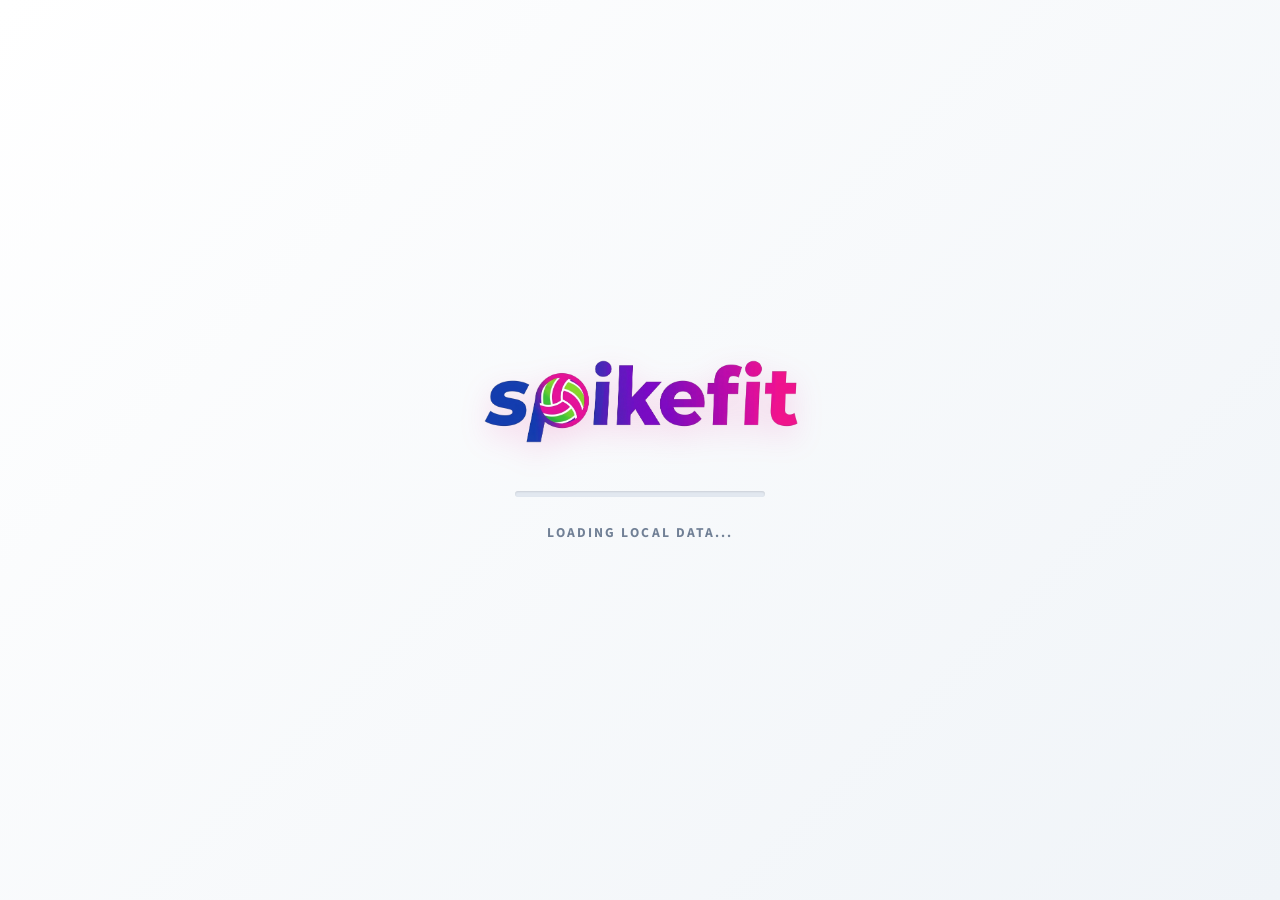
==== commit 90ebb8d2: "Update index.html Signed-off-by: jfrappier <jfrappier@users.noreply.github.com>" ====
--- a/index.html
+++ b/index.html
@@ -3,1673 +3,490 @@
 <head>
   <meta charset="UTF-8">
   <meta name="viewport" content="width=device-width, initial-scale=1.0, maximum-scale=1.0, user-scalable=no">
-  <Title>SpikeFit: 30-Min Workouts</title>
+  <title>SpikeFit: 30-Min Workouts</title>
   <link rel="icon" type="image/png" href="favicon.png">
   <link rel="apple-touch-icon" href="favicon.png">
+  <link rel="stylesheet" href="/fonts/fonts.css">
   <style>
-    @font-face {
-      font-family: 'Source Sans 3';
-      src: url('/fonts/source-sans-3-v19-latin-300.woff2') format('woff2');
-      font-weight: 300;
-      font-style: normal;
-      font-display: swap;
-    }
-    @font-face {
-      font-family: 'Source Sans 3';
-      src: url('/fonts/source-sans-3-v19-latin-regular.woff2') format('woff2');
+    :root {
+      --bg-body: #f4f6f8;
+      --bg-panel: #ffffff;
+      --text-main: #2d3748;
+      --text-muted: #718096;
+      --accent: #e80a89;
+      --accent-hover: #c90875;
+      --accent-light: #fce8f3;
+      --border: #e2e8f0;
+      --radius-sm: 8px;
+      --radius-md: 12px;
+      --radius-lg: 16px;
+      --shadow-sm: 0 2px 4px rgba(0,0,0,0.02);
+      --shadow-md: 0 4px 12px rgba(0,0,0,0.05);
+      --shadow-hover: 0 10px 25px rgba(232, 10, 137, 0.15);
+    }
+
+    * { box-sizing: border-box; margin: 0; padding: 0; }
+
+    body {
+      background-color: var(--bg-body);
+      color: var(--text-muted);
+      font-family: 'Source Sans 3', Helvetica, sans-serif;
       font-weight: 400;
-      font-style: normal;
-      font-display: swap;
-    }
-    @font-face {
-      font-family: 'Source Sans 3';
-      src: url('/fonts/source-sans-3-v19-latin-600.woff2') format('woff2');
-      font-weight: 600;
-      font-style: normal;
-      font-display: swap;
-    }
-    @font-face {
-      font-family: 'Source Sans 3';
-      src: url('/fonts/source-sans-3-v19-latin-700.woff2') format('woff2');
-      font-weight: 700;
-      font-style: normal;
-      font-display: swap;
-    }
-
-        :root {
-            --bg-body: #f4f6f8; /* Slightly cooler, modern grey */
-            --bg-panel: #ffffff;
-            --text-main: #2d3748; /* Deeper slate for better contrast */
-            --text-muted: #718096;
-            --accent: #e80a89; 
-            --accent-hover: #c90875;
-            --accent-light: #fce8f3; /* Soft background for pills */
-            --border: #e2e8f0;
-            --radius-sm: 8px;
-            --radius-md: 12px;
-            --radius-lg: 16px;
-            --shadow-sm: 0 2px 4px rgba(0,0,0,0.02);
-            --shadow-md: 0 4px 12px rgba(0,0,0,0.05);
-            --shadow-hover: 0 10px 25px rgba(232, 10, 137, 0.15);
-        }
-
-        * { box-sizing: border-box; margin: 0; padding: 0; }
-        
-        body { 
-            background-color: var(--bg-body); 
-            color: var(--text-muted); 
-            font-family: 'Source Sans 3', Helvetica, sans-serif;
-            font-weight: 400;
-            line-height: 1.75; 
-        }
-
-        /* Typography */
-        h1, h2, h3 { 
-            color: var(--text-main); 
-            font-weight: 700; 
-            letter-spacing: 0.05em; 
-        }
-        h1, h2 { text-transform: uppercase; }
-
-        /* --- NEW: Splash Screen Styles --- */
-        #splash-screen {
-            position: fixed;
-            top: 0;
-            left: 0;
-            width: 100%;
-            height: 100%;
-            background: linear-gradient(135deg, #ffffff 0%, #f0f4f8 100%);
-            z-index: 9999;
-            display: flex;
-            flex-direction: column;
-            align-items: center;
-            justify-content: center;
-            transition: opacity 0.6s cubic-bezier(0.16, 1, 0.3, 1), visibility 0.6s;
-        }
-
-        #splash-screen.hidden {
-            opacity: 0;
-            visibility: hidden;
-        }
-
-        .splash-logo {
-            width: 80%;
-            max-width: 320px;
-            margin-bottom: 3rem;
-            animation: pulse 2.5s infinite ease-in-out;
-            filter: drop-shadow(0 10px 15px rgba(232, 10, 137, 0.15));
-        }
-
-        .splash-loader-container {
-            width: 60%;
-            max-width: 250px;
-            height: 6px;
-            background: var(--border);
-            border-radius: 10px;
-            overflow: hidden;
-            position: relative;
-            box-shadow: inset 0 1px 2px rgba(0,0,0,0.1);
-        }
-
-        .splash-loader-bar {
-            height: 100%;
-            background: linear-gradient(90deg, var(--accent), #ff66ba, var(--accent));
-            background-size: 200% 100%;
-            width: 0%;
-            border-radius: 10px;
-            animation: shimmer 1.5s infinite linear;
-        }
-
-        .splash-text {
-            margin-top: 1.5rem;
-            font-size: 0.85rem;
-            font-weight: 700;
-            color: var(--text-muted);
-            letter-spacing: 0.15em;
-            text-transform: uppercase;
-        }
-
-        @keyframes pulse {
-            0% { transform: scale(1); opacity: 1; }
-            50% { transform: scale(1.03); opacity: 0.9; }
-            100% { transform: scale(1); opacity: 1; }
-        }
-
-        @keyframes shimmer {
-            0% { background-position: 100% 0; }
-            100% { background-position: -100% 0; }
-        }
-        /* --- End Splash Screen Styles --- */
-
-        /* Layout Structure */
-        #wrapper {
-            display: flex;
-            flex-direction: row;
-            min-height: 100vh;
-        }
-
-        /* Left Header Panel */
-        #header {
-            width: 30%;
-            background: var(--bg-panel);
-            padding: 4em 3em;
-            border-right: solid 1px var(--border);
-            display: flex;
-            flex-direction: column;
-            justify-content: flex-start;
-            position: sticky;
-            top: 0;
-            height: 100vh;
-            overflow-y: auto;
-            box-shadow: 2px 0 15px rgba(0,0,0,0.02);
-            z-index: 10;
-        }
-
-        /* Logo Branding */
-        #header h1 {
-            margin-bottom: 0.25em;
-        }
-
-        .header-logo {
-            width: 100%;
-            max-width: 220px;
-            height: auto;
-            display: block;
-        }
-
-        #header p {
-            color: var(--accent);
-            font-size: 0.9em;
-            font-weight: 600;
-            letter-spacing: 0.15em;
-            text-transform: uppercase;
-            margin-bottom: 3em;
-        }
-
-        /* Navigation */
-        .nav {
-            display: flex;
-            flex-direction: column;
-            gap: 0.75em;
-        }
-
-        .nav button {
-            appearance: none;
-            background: transparent;
-            border: solid 2px transparent;
-            border-radius: var(--radius-sm);
-            color: var(--text-muted);
-            cursor: pointer;
-            font-family: 'Source Sans 3', sans-serif;
-            font-size: 0.85em;
-            font-weight: 700;
-            letter-spacing: 0.2em;
-            padding: 1.25em 2em;
-            text-align: center;
-            text-decoration: none;
-            text-transform: uppercase;
-            transition: all 0.2s ease-in-out;
-            width: 100%;
-            display: flex;
-            align-items: center;
-            justify-content: flex-start;
-            gap: 1em;
-        }
-
-        .nav button svg {
-            width: 20px;
-            height: 20px;
-            flex-shrink: 0;
-        }
-
-        .nav button:hover {
-            background: var(--bg-body);
-            color: var(--text-main);
-        }
-
-        .nav button.active {
-            background: var(--bg-panel);
-            border-color: var(--accent);
-            color: var(--accent);
-            box-shadow: var(--shadow-sm);
-        }
-
-        /* Right Content Panel */
-        #main {
-            width: 70%;
-            padding: 4em 5em;
-            display: flex;
-            flex-direction: column;
-        }
-
-        .container { display: none; max-width: 800px; margin: 0 auto; width: 100%; flex: 1; }
-        .container.active { display: block; animation: fadeIn 0.4s cubic-bezier(0.16, 1, 0.3, 1); }
-
-        @keyframes fadeIn {
-            from { opacity: 0; transform: translateY(15px); }
-            to { opacity: 1; transform: translateY(0); }
-        }
-
-        /* Section Headings */
-        .workout-section h2, #calendar h2 {
-            font-size: 1.1em;
-            color: var(--text-muted);
-            border-bottom: none;
-            padding-bottom: 0;
-            margin-bottom: 1.5em;
-            display: flex;
-            align-items: center;
-        }
-        
-        .workout-section h2::after {
-            content: '';
-            flex: 1;
-            height: 1px;
-            background: var(--border);
-            margin-left: 1em;
-        }
-
-        .workout-section { margin-bottom: 3.5em; }
-
-        /* Workout Progress Bar */
-        .progress-container {
-            width: 100%;
-            background-color: var(--border);
-            border-radius: 20px;
-            height: 8px;
-            margin: 1.5em 0 2.5em 0;
-            overflow: hidden;
-            display: none; /* Shown via JS when workout is active */
-        }
-        .progress-bar {
-            height: 100%;
-            background: linear-gradient(90deg, var(--accent), #ff66ba);
-            width: 0%;
-            border-radius: 20px;
-            transition: width 0.4s cubic-bezier(0.16, 1, 0.3, 1);
-        }
-
-        /* Exercise Cards */
-        .exercise-card {
-            background: var(--bg-panel);
-            border: solid 1px var(--border);
-            border-radius: var(--radius-md);
-            padding: 1.75em;
-            margin-bottom: 1em;
-            display: flex;
-            align-items: flex-start;
-            transition: all 0.2s cubic-bezier(0.16, 1, 0.3, 1);
-            box-shadow: var(--shadow-sm);
-            cursor: pointer;
-            position: relative;
-            overflow: hidden;
-        }
-
-        .exercise-card:hover {
-            border-color: var(--accent);
-            box-shadow: var(--shadow-hover);
-            transform: translateY(-2px);
-        }
-
-        .exercise-card.disabled {
-            cursor: not-allowed;
-        }
-
-        /* Completed State */
-        .exercise-card.completed {
-            background-color: #f8fafc;
-            opacity: 0.7;
-            border-color: transparent;
-            transform: none;
-            box-shadow: none;
-        }
-
-        .exercise-card.completed::before {
-            content: '';
-            position: absolute;
-            left: 0; top: 0; bottom: 0; width: 4px;
-            background-color: #4CAF50;
-        }
-
-        .exercise-card.completed .title {
-            text-decoration: line-through;
-            color: var(--text-muted);
-        }
-
-        /* Checkbox Styling */
-        .checkbox-container {
-            margin-right: 1.5em;
-            padding-top: 0.1em;
-        }
-        
-        input[type="checkbox"] {
-            appearance: none;
-            width: 1.75em;
-            height: 1.75em;
-            border: 2px solid #cbd5e0;
-            border-radius: 6px;
-            outline: none;
-            cursor: pointer;
-            position: relative;
-            transition: all 0.2s ease;
-            background: #ffffff;
-        }
-
-        input[type="checkbox"]:hover:not(:disabled) {
-            border-color: var(--accent);
-        }
-
-        input[type="checkbox"]:checked {
-            background-color: var(--accent);
-            border-color: var(--accent);
-            animation: popIn 0.3s cubic-bezier(0.16, 1, 0.3, 1);
-        }
-
-        input[type="checkbox"]:disabled {
-            background-color: #f0f4f8;
-            border-color: #cbd5e0;
-            cursor: not-allowed;
-            opacity: 0.6;
-        }
-
-        @keyframes popIn {
-            0% { transform: scale(0.8); }
-            50% { transform: scale(1.1); }
-            100% { transform: scale(1); }
-        }
-
-        input[type="checkbox"]:checked::after {
-            content: '✔';
-            color: white;
-            position: absolute;
-            top: 50%;
-            left: 50%;
-            transform: translate(-50%, -50%);
-            font-size: 1em;
-        }
-
-        /* Card Content */
-        .exercise-info { flex: 1; }
-        .title { color: var(--text-main); font-weight: 700; font-size: 1.25em; display: block; margin-bottom: 0.25em; letter-spacing: 0.02em;}
-        .reps { font-size: 0.8em; font-weight: 700; color: var(--accent); margin-bottom: 1em; display: inline-block; text-transform: uppercase; letter-spacing: 0.1em; background: var(--accent-light); padding: 0.3em 0.8em; border-radius: var(--radius-sm);}
-        .notes { font-size: 1em; margin-bottom: 1em; color: var(--text-muted); }
-        
-        /* Video Pill Button */
-        .video-link {
-            display: inline-flex;
-            align-items: center;
-            font-size: 0.75em;
-            color: var(--text-main);
-            text-decoration: none;
-            font-weight: 700;
-            text-transform: uppercase;
-            letter-spacing: 0.1em;
-            background: var(--bg-body);
-            padding: 0.5em 1.2em;
-            border-radius: 20px;
-            transition: all 0.2s;
-        }
-        
-        .video-link:hover { background: var(--border); color: var(--text-main); }
-        .video-link::before { content: '▶'; margin-right: 0.6em; color: var(--accent); font-size: 0.9em; }
-
-        /* Level Toggle - iOS Segmented Control Style */
-        .level-toggle { 
-            display: flex; 
-            margin-bottom: 2em; 
-            background: #e2e8f0; 
-            border-radius: var(--radius-lg); 
-            padding: 0.3em;
-            position: relative;
-        }
-        .level-toggle button { 
-            flex: 1; 
-            padding: 1em 0.5em; 
-            border: none; 
-            background: transparent; 
-            border-radius: var(--radius-md);
-            font-family: 'Source Sans 3', sans-serif; 
-            font-weight: 700; 
-            text-transform: uppercase; 
-            letter-spacing: 0.05em; 
-            font-size: 0.8em;
-            cursor: pointer; 
-            transition: all 0.3s cubic-bezier(0.16, 1, 0.3, 1); 
-            color: var(--text-muted); 
-            z-index: 2;
-        }
-        .level-toggle button:hover { color: var(--text-main); }
-        .level-toggle button.active { 
-            background: #ffffff; 
-            color: var(--accent); 
-            box-shadow: var(--shadow-md);
-        }
-
-        /* Calendar Elements */
-        .month-header { display: flex; justify-content: space-between; align-items: center; margin-bottom: 2em; }
-        .month-header button { background: var(--bg-panel); border: solid 1px var(--border); padding: 0.75em 1.5em; cursor: pointer; border-radius: var(--radius-sm); font-family: 'Source Sans 3', sans-serif; font-weight: 700; text-transform: uppercase; letter-spacing: 0.1em; font-size: 0.8em; color: var(--text-main); transition: all 0.2s ease; box-shadow: var(--shadow-sm);}
-        .month-header button:hover { border-color: var(--accent); color: var(--accent); }
-        .month-header button:disabled { opacity: 0.4; cursor: not-allowed; border-color: var(--border); color: var(--text-muted); box-shadow: none;}
-        
-        .month-grid { display: grid; grid-template-columns: repeat(7, 1fr); gap: 0.5em; text-align: center; }
-        .month-day-header { font-weight: 700; font-size: 0.8em; color: var(--text-muted); text-transform: uppercase; padding-bottom: 0.5em; letter-spacing: 0.1em;}
-        .month-date { border: solid 1px var(--border); padding: 1.5em 0; border-radius: var(--radius-md); background: var(--bg-panel); font-size: 1.1em; font-weight: 600; color: var(--text-main); }
-        .month-date.completed { background: linear-gradient(135deg, var(--accent) 0%, var(--accent-hover) 100%); color: #ffffff; border-color: transparent; box-shadow: var(--shadow-md); }
-        .month-date.empty { background: transparent; border: none; }
-        
-        /* Action Buttons */
-        .btn-reset {
-            display: block;
-            width: 100%;
-            appearance: none;
-            background: transparent;
-            border: solid 2px var(--border);
-            border-radius: var(--radius-sm);
-            color: var(--text-main);
-            cursor: pointer;
-            font-family: 'Source Sans 3', sans-serif;
-            font-size: 0.9em;
-            font-weight: 700;
-            letter-spacing: 0.2em;
-            padding: 1.25em;
-            text-align: center;
-            text-transform: uppercase;
-            transition: all 0.2s ease;
-            margin-top: 3em;
-        }
-        .btn-reset:hover { border-color: var(--accent); color: var(--accent); }
-
-        .btn-start { background: var(--accent); color: #ffffff; border-color: var(--accent); margin-top: 0; box-shadow: var(--shadow-md);}
-        .btn-start:hover { background: var(--accent-hover); border-color: var(--accent-hover); color: #ffffff; }
-        
-        .btn-start.started { background: var(--text-main); border-color: var(--text-main); cursor: default; box-shadow: none; }
-        .btn-start.started:hover { background: var(--text-main); border-color: var(--text-main); color: #ffffff; }
-
-        .btn-complete { background: var(--accent); color: #ffffff; border-color: var(--accent); margin-top: 3em; margin-bottom: 1em; box-shadow: var(--shadow-md);}
-        .btn-complete:hover:not(:disabled) { background: var(--accent-hover); border-color: var(--accent-hover); color: #ffffff; box-shadow: var(--shadow-hover); transform: translateY(-1px);}
-        
-        .btn-complete:disabled { background: var(--border); color: var(--text-muted); border-color: var(--border); cursor: not-allowed; box-shadow: none; transform: none; }
-
-        /* Calendar Schedule specific */
-        .calendar-day {
-            background: var(--bg-panel);
-            border: solid 1px var(--border);
-            border-left: solid 4px var(--border);
-            padding: 1.5em 2em;
-            border-radius: var(--radius-md);
-            cursor: pointer;
-            transition: all 0.2s ease;
-            box-shadow: var(--shadow-sm);
-        }
-        .calendar-day:hover { border-left-color: var(--accent); transform: translateX(4px); box-shadow: var(--shadow-md); }
-        .calendar-day.today { border-left-color: var(--accent); background: #ffffff; box-shadow: var(--shadow-hover); }
-
-        /* Modals */
-        .modal-overlay { display: none; position: fixed; top: 0; left: 0; width: 100%; height: 100%; background: rgba(0,0,0,0.6); z-index: 1000; align-items: center; justify-content: center; animation: fadeIn 0.3s ease-in-out; backdrop-filter: blur(4px); }
-        .modal-content { background: var(--bg-panel); padding: 3em 2em; border-radius: var(--radius-lg); text-align: center; max-width: 400px; width: 90%; box-shadow: 0 20px 40px rgba(0,0,0,0.2); position: relative; }
-        .modal-content h2 { margin-bottom: 0.5em; color: var(--text-main); }
-        .badge-svg { width: 120px; height: 120px; margin: 0 auto 1.5em auto; display: block; filter: drop-shadow(0 10px 15px rgba(232, 10, 137, 0.3));}
-        .badge-details { background: var(--bg-body); padding: 1.5em; border-radius: var(--radius-sm); margin-bottom: 2em; border: 1px solid var(--border); }
-        .badge-details p { margin: 0.25em 0; font-weight: 600; color: var(--text-muted); font-size: 0.9em; letter-spacing: 0.05em; text-transform: uppercase;}
-        .badge-details p span { color: var(--text-main); }
-        
-        .btn-share { background: var(--accent); color: white; border-color: var(--accent); margin-bottom: 1em; width: 100%; margin-top: 0; padding: 1.25em;}
-        .btn-share:hover { background: var(--accent-hover); border-color: var(--accent-hover); color: white;}
-        .btn-close-modal { background: transparent; color: var(--text-muted); border-color: var(--text-muted); width: 100%; padding: 1em; margin-top: 0; }
-        .btn-close-modal:hover { border-color: var(--text-main); color: var(--text-main); }
-
-        #disclaimer-modal .modal-content { max-width: 550px; width: calc(100vw - 100px); min-width: 280px; max-height: calc(100vh - 100px); display: flex; flex-direction: column; text-align: left; padding: 2em 1.5em; }
-        #disclaimer-modal h2 { text-align: center; color: var(--accent); margin-bottom: 0.5em; font-size: 1.5em; flex-shrink: 0; }
-        .scroll-note { text-align: center; color: var(--accent); font-size: 0.85em; font-style: italic; margin-bottom: 1em; flex-shrink: 0; }
-        .disclaimer-text-scroll { overflow-y: auto; flex-grow: 1; padding-right: 0.5em; border-top: 1px solid var(--border); border-bottom: 1px solid var(--border); margin-bottom: 1em; padding-top: 1em; }
-        #disclaimer-modal p { font-size: 0.95em; margin-bottom: 1em; color: var(--text-main); line-height: 1.6; }
-        #disclaimer-modal .strong-disclaimer { font-weight: 700; text-transform: uppercase; font-size: 0.85em; color: var(--text-muted); text-align: center; margin-bottom: 2em; letter-spacing: 0.05em; }
-        .btn-agree { flex-shrink: 0; appearance: none; border: none; border-radius: var(--radius-sm); background: var(--text-main); color: #ffffff; margin-top: 0.5em; width: 100%; padding: 1.25em; font-size: 1em; font-weight: 700; letter-spacing: 0.15em; text-transform: uppercase; cursor: pointer; transition: all 0.2s ease;}
-        .btn-agree:hover { background: var(--text-muted); }
-
-        /* --- NEW: Footer Styles --- */
-        #site-footer {
-            margin-top: auto;
-            padding-top: 3em;
-            border-top: solid 1px var(--border);
-            text-align: center;
-            color: var(--text-muted);
-            font-size: 0.85em;
-            display: flex;
-            flex-direction: column;
-            align-items: center;
-            gap: 1em;
-            width: 100%;
-            max-width: 800px;
-            align-self: center;
-        }
-
-        .footer-links {
-            display: flex;
-            gap: 1.5em;
-            align-items: center;
-            justify-content: center;
-            flex-wrap: wrap;
-        }
-
-        .footer-links a {
-            color: var(--text-muted);
-            text-decoration: none;
-            font-weight: 600;
-            text-transform: uppercase;
-            letter-spacing: 0.1em;
-            transition: color 0.2s ease;
-            font-size: 0.9em;
-        }
-
-        .footer-links a:hover {
-            color: var(--accent);
-        }
-
-        .footer-links .separator {
-            color: var(--border);
-        }
-
-        /* --- NEW: Toast Notification --- */
-        .toast-container {
-            position: fixed;
-            bottom: 40px;
-            left: 50%;
-            transform: translateX(-50%) translateY(150px);
-            background: var(--bg-panel);
-            border: 2px solid var(--accent);
-            border-radius: var(--radius-lg);
-            padding: 1.25em 1.5em;
-            box-shadow: 0 10px 30px rgba(232, 10, 137, 0.2);
-            display: flex;
-            align-items: center;
-            gap: 1em;
-            z-index: 2000;
-            opacity: 0;
-            visibility: hidden;
-            transition: all 0.5s cubic-bezier(0.16, 1, 0.3, 1);
-            width: 90%;
-            max-width: 400px;
-        }
-        .toast-container.show {
-            transform: translateX(-50%) translateY(0);
-            opacity: 1;
-            visibility: visible;
-        }
-        .toast-icon {
-            font-size: 2.2em;
-            filter: drop-shadow(0 4px 6px rgba(0,0,0,0.1));
-        }
-        .toast-content {
-            flex: 1;
-            text-align: left;
-        }
-        .toast-title {
-            color: var(--text-main);
-            font-weight: 700;
-            font-size: 1.05em;
-            margin-bottom: 0.2em;
-            letter-spacing: 0.02em;
-            text-transform: uppercase;
-        }
-        .toast-text {
-            color: var(--text-muted);
-            font-size: 0.85em;
-            line-height: 1.4;
-        }
-        .toast-close {
-            background: none;
-            border: none;
-            color: var(--text-muted);
-            font-size: 1.8em;
-            cursor: pointer;
-            padding: 0;
-            line-height: 1;
-            transition: color 0.2s;
-        }
-        .toast-close:hover {
-            color: var(--accent);
-        }
-
-        /* Responsive Design */
-        @media screen and (max-width: 980px) {
-            #wrapper { 
-                flex-direction: column; 
-                padding-bottom: 85px; /* Added spacing so content doesn't hide behind the bottom nav */
-            }
-            #header { 
-                width: 100%; 
-                height: auto; 
-                position: relative; 
-                padding: 2em 1.5em; 
-                border-right: none; 
-                border-bottom: solid 1px var(--border); 
-                text-align: center; 
-            }
-            .header-logo { margin: 0 auto; }
-            #header p { margin-bottom: 0; }
-            
-            /* Native App Bottom Nav styling */
-            .nav { 
-                flex-direction: row; 
-                position: fixed;
-                bottom: 0;
-                left: 0;
-                width: 100%;
-                background: var(--bg-panel);
-                border-top: 1px solid var(--border);
-                box-shadow: 0 -4px 15px rgba(0,0,0,0.05);
-                z-index: 1000;
-                gap: 0;
-                padding-bottom: env(safe-area-inset-bottom);
-                justify-content: space-around;
-            }
-
-            .nav button { 
-                width: 25%; 
-                padding: 0.8em 0.2em calc(0.8em + env(safe-area-inset-bottom));
-                border-radius: 0;
-                border: none;
-                border-top: 3px solid transparent;
-                font-size: 0.65em;
-                height: auto;
-                flex-direction: column;
-                align-items: center;
-                justify-content: center;
-                gap: 0.4em;
-            }
-
-            .nav button svg {
-                width: 22px;
-                height: 22px;
-                stroke-width: 2px;
-            }
-
-            .nav button.active {
-                background: transparent;
-                border-top-color: var(--accent);
-                color: var(--accent);
-                box-shadow: none;
-            }
-            
-            #main { width: 100%; padding: 3em 1.5em; }
-        }
-        
-        @media screen and (max-width: 480px) {
-            #main { padding: 2em 1em; }
-            .exercise-card { flex-direction: column; position: relative; padding: 1.5em; }
-            .checkbox-container { position: absolute; top: 1.5em; right: 1.25em; margin: 0; }
-            .title { padding-right: 2.5em; font-size: 1.1em;}
-            .level-toggle { flex-direction: column; border-radius: var(--radius-md); padding: 0.5em;}
-            .level-toggle button { margin-bottom: 0.25em; }
-            .month-grid { gap: 0.25em; }
-            .month-date { padding: 1em 0; font-size: 0.9em; }
-
-            /* Footer Mobile */
-            .footer-links {
-                flex-direction: column;
-                gap: 0.8em;
-            }
-            .footer-links .separator {
-                display: none;
-            }
-        }
+      line-height: 1.75;
+    }
+
+    h1, h2, h3 { color: var(--text-main); font-weight: 700; letter-spacing: 0.05em; }
+    h1, h2 { text-transform: uppercase; }
+
+    /* Splash Screen */
+    #splash-screen {
+      position: fixed; top: 0; left: 0; width: 100%; height: 100%;
+      background: linear-gradient(135deg, #ffffff 0%, #f0f4f8 100%);
+      z-index: 9999;
+      display: flex; flex-direction: column; align-items: center; justify-content: center;
+      transition: opacity 0.6s cubic-bezier(0.16, 1, 0.3, 1), visibility 0.6s;
+    }
+    #splash-screen.hidden { opacity: 0; visibility: hidden; }
+    .splash-logo {
+      width: 80%; max-width: 320px; margin-bottom: 3rem;
+      animation: pulse 2.5s infinite ease-in-out;
+      filter: drop-shadow(0 10px 15px rgba(232, 10, 137, 0.15));
+    }
+    .splash-loader-container {
+      width: 60%; max-width: 250px; height: 6px;
+      background: var(--border); border-radius: 10px; overflow: hidden;
+      position: relative; box-shadow: inset 0 1px 2px rgba(0,0,0,0.1);
+    }
+    .splash-loader-bar {
+      height: 100%;
+      background: linear-gradient(90deg, var(--accent), #ff66ba, var(--accent));
+      background-size: 200% 100%; width: 0%; border-radius: 10px;
+      animation: shimmer 1.5s infinite linear;
+    }
+    .splash-text {
+      margin-top: 1.5rem; font-size: 0.85rem; font-weight: 700;
+      color: var(--text-muted); letter-spacing: 0.15em; text-transform: uppercase;
+    }
+    @keyframes pulse {
+      0%   { transform: scale(1); opacity: 1; }
+      50%  { transform: scale(1.03); opacity: 0.9; }
+      100% { transform: scale(1); opacity: 1; }
+    }
+    @keyframes shimmer {
+      0%   { background-position: 100% 0; }
+      100% { background-position: -100% 0; }
+    }
+
+    /* Layout */
+    #wrapper { display: flex; flex-direction: row; min-height: 100vh; }
+
+    #header {
+      width: 30%; background: var(--bg-panel); padding: 4em 3em;
+      border-right: solid 1px var(--border);
+      display: flex; flex-direction: column; justify-content: flex-start;
+      position: sticky; top: 0; height: 100vh; overflow-y: auto;
+      box-shadow: 2px 0 15px rgba(0,0,0,0.02); z-index: 10;
+    }
+    #header h1 { margin-bottom: 0.25em; }
+    .header-logo { width: 100%; max-width: 220px; height: auto; display: block; }
+    #header p {
+      color: var(--accent); font-size: 0.9em; font-weight: 600;
+      letter-spacing: 0.15em; text-transform: uppercase; margin-bottom: 3em;
+    }
+
+    /* Navigation */
+    .nav { display: flex; flex-direction: column; gap: 0.75em; }
+    .nav button {
+      appearance: none; background: transparent; border: solid 2px transparent;
+      border-radius: var(--radius-sm); color: var(--text-muted); cursor: pointer;
+      font-family: 'Source Sans 3', sans-serif; font-size: 0.85em; font-weight: 700;
+      letter-spacing: 0.2em; padding: 1.25em 2em; text-align: center;
+      text-transform: uppercase; transition: all 0.2s ease-in-out; width: 100%;
+      display: flex; align-items: center; justify-content: flex-start; gap: 1em;
+    }
+    .nav button svg { width: 20px; height: 20px; flex-shrink: 0; }
+    .nav button:hover { background: var(--bg-body); color: var(--text-main); }
+    .nav button.active {
+      background: var(--bg-panel); border-color: var(--accent);
+      color: var(--accent); box-shadow: var(--shadow-sm);
+    }
+
+    /* Content */
+    #main { width: 70%; padding: 4em 5em; display: flex; flex-direction: column; }
+    .container { display: none; max-width: 800px; margin: 0 auto; width: 100%; flex: 1; }
+    .container.active { display: block; animation: fadeIn 0.4s cubic-bezier(0.16, 1, 0.3, 1); }
+    @keyframes fadeIn {
+      from { opacity: 0; transform: translateY(15px); }
+      to   { opacity: 1; transform: translateY(0); }
+    }
+
+    /* Section Headings */
+    .workout-section h2, #calendar h2 {
+      font-size: 1.1em; color: var(--text-muted); border-bottom: none;
+      padding-bottom: 0; margin-bottom: 1.5em; display: flex; align-items: center;
+    }
+    .workout-section h2::after {
+      content: ''; flex: 1; height: 1px;
+      background: var(--border); margin-left: 1em;
+    }
+    .workout-section { margin-bottom: 3.5em; }
+
+    /* Progress Bar */
+    .progress-container {
+      width: 100%; background-color: var(--border); border-radius: 20px;
+      height: 8px; margin: 1.5em 0 2.5em 0; overflow: hidden; display: none;
+    }
+    .progress-bar {
+      height: 100%;
+      background: linear-gradient(90deg, var(--accent), #ff66ba);
+      width: 0%; border-radius: 20px;
+      transition: width 0.4s cubic-bezier(0.16, 1, 0.3, 1);
+    }
+
+    /* Exercise Cards */
+    .exercise-card {
+      background: var(--bg-panel); border: solid 1px var(--border);
+      border-radius: var(--radius-md); padding: 1.75em; margin-bottom: 1em;
+      display: flex; align-items: flex-start;
+      transition: all 0.2s cubic-bezier(0.16, 1, 0.3, 1);
+      box-shadow: var(--shadow-sm); cursor: pointer; position: relative; overflow: hidden;
+    }
+    .exercise-card:hover { border-color: var(--accent); box-shadow: var(--shadow-hover); transform: translateY(-2px); }
+    .exercise-card.disabled { cursor: not-allowed; }
+    .exercise-card.completed {
+      background-color: #f8fafc; opacity: 0.7;
+      border-color: transparent; transform: none; box-shadow: none;
+    }
+    .exercise-card.completed::before {
+      content: ''; position: absolute; left: 0; top: 0; bottom: 0;
+      width: 4px; background-color: #4CAF50;
+    }
+    .exercise-card.completed .title { text-decoration: line-through; color: var(--text-muted); }
+
+    /* Checkbox */
+    .checkbox-container { margin-right: 1.5em; padding-top: 0.1em; }
+    input[type="checkbox"] {
+      appearance: none; width: 1.75em; height: 1.75em;
+      border: 2px solid #cbd5e0; border-radius: 6px; outline: none;
+      cursor: pointer; position: relative; transition: all 0.2s ease; background: #ffffff;
+    }
+    input[type="checkbox"]:hover:not(:disabled) { border-color: var(--accent); }
+    input[type="checkbox"]:checked {
+      background-color: var(--accent); border-color: var(--accent);
+      animation: popIn 0.3s cubic-bezier(0.16, 1, 0.3, 1);
+    }
+    input[type="checkbox"]:disabled { background-color: #f0f4f8; border-color: #cbd5e0; cursor: not-allowed; opacity: 0.6; }
+    @keyframes popIn {
+      0%   { transform: scale(0.8); }
+      50%  { transform: scale(1.1); }
+      100% { transform: scale(1); }
+    }
+    input[type="checkbox"]:checked::after {
+      content: '✔'; color: white; position: absolute;
+      top: 50%; left: 50%; transform: translate(-50%, -50%); font-size: 1em;
+    }
+
+    /* Card Content */
+    .exercise-info { flex: 1; }
+    .title  { color: var(--text-main); font-weight: 700; font-size: 1.25em; display: block; margin-bottom: 0.25em; letter-spacing: 0.02em; }
+    .reps   { font-size: 0.8em; font-weight: 700; color: var(--accent); margin-bottom: 1em; display: inline-block; text-transform: uppercase; letter-spacing: 0.1em; background: var(--accent-light); padding: 0.3em 0.8em; border-radius: var(--radius-sm); }
+    .notes  { font-size: 1em; margin-bottom: 1em; color: var(--text-muted); }
+    .video-link {
+      display: inline-flex; align-items: center; font-size: 0.75em; color: var(--text-main);
+      text-decoration: none; font-weight: 700; text-transform: uppercase; letter-spacing: 0.1em;
+      background: var(--bg-body); padding: 0.5em 1.2em; border-radius: 20px; transition: all 0.2s;
+    }
+    .video-link:hover { background: var(--border); color: var(--text-main); }
+    .video-link::before { content: '▶'; margin-right: 0.6em; color: var(--accent); font-size: 0.9em; }
+
+    /* Level Toggle */
+    .level-toggle {
+      display: flex; margin-bottom: 2em; background: #e2e8f0;
+      border-radius: var(--radius-lg); padding: 0.3em; position: relative;
+    }
+    .level-toggle button {
+      flex: 1; padding: 1em 0.5em; border: none; background: transparent;
+      border-radius: var(--radius-md); font-family: 'Source Sans 3', sans-serif;
+      font-weight: 700; text-transform: uppercase; letter-spacing: 0.05em;
+      font-size: 0.8em; cursor: pointer;
+      transition: all 0.3s cubic-bezier(0.16, 1, 0.3, 1); color: var(--text-muted); z-index: 2;
+    }
+    .level-toggle button:hover { color: var(--text-main); }
+    .level-toggle button.active { background: #ffffff; color: var(--accent); box-shadow: var(--shadow-md); }
+
+    /* Calendar */
+    .month-header { display: flex; justify-content: space-between; align-items: center; margin-bottom: 2em; }
+    .month-header button {
+      background: var(--bg-panel); border: solid 1px var(--border); padding: 0.75em 1.5em;
+      cursor: pointer; border-radius: var(--radius-sm); font-family: 'Source Sans 3', sans-serif;
+      font-weight: 700; text-transform: uppercase; letter-spacing: 0.1em; font-size: 0.8em;
+      color: var(--text-main); transition: all 0.2s ease; box-shadow: var(--shadow-sm);
+    }
+    .month-header button:hover { border-color: var(--accent); color: var(--accent); }
+    .month-header button:disabled { opacity: 0.4; cursor: not-allowed; border-color: var(--border); color: var(--text-muted); box-shadow: none; }
+    .month-grid { display: grid; grid-template-columns: repeat(7, 1fr); gap: 0.5em; text-align: center; }
+    .month-day-header { font-weight: 700; font-size: 0.8em; color: var(--text-muted); text-transform: uppercase; padding-bottom: 0.5em; letter-spacing: 0.1em; }
+    .month-date { border: solid 1px var(--border); padding: 1.5em 0; border-radius: var(--radius-md); background: var(--bg-panel); font-size: 1.1em; font-weight: 600; color: var(--text-main); }
+    .month-date.completed { background: linear-gradient(135deg, var(--accent) 0%, var(--accent-hover) 100%); color: #ffffff; border-color: transparent; box-shadow: var(--shadow-md); }
+    .month-date.empty { background: transparent; border: none; }
+
+    /* Action Buttons */
+    .btn-reset {
+      display: block; width: 100%; appearance: none; background: transparent;
+      border: solid 2px var(--border); border-radius: var(--radius-sm); color: var(--text-main);
+      cursor: pointer; font-family: 'Source Sans 3', sans-serif; font-size: 0.9em;
+      font-weight: 700; letter-spacing: 0.2em; padding: 1.25em; text-align: center;
+      text-transform: uppercase; transition: all 0.2s ease; margin-top: 3em;
+    }
+    .btn-reset:hover { border-color: var(--accent); color: var(--accent); }
+    .btn-start { background: var(--accent); color: #ffffff; border-color: var(--accent); margin-top: 0; box-shadow: var(--shadow-md); }
+    .btn-start:hover { background: var(--accent-hover); border-color: var(--accent-hover); color: #ffffff; }
+    .btn-start.started { background: var(--text-main); border-color: var(--text-main); cursor: default; box-shadow: none; }
+    .btn-start.started:hover { background: var(--text-main); border-color: var(--text-main); color: #ffffff; }
+    .btn-complete { background: var(--accent); color: #ffffff; border-color: var(--accent); margin-top: 3em; margin-bottom: 1em; box-shadow: var(--shadow-md); }
+    .btn-complete:hover:not(:disabled) { background: var(--accent-hover); border-color: var(--accent-hover); color: #ffffff; box-shadow: var(--shadow-hover); transform: translateY(-1px); }
+    .btn-complete:disabled { background: var(--border); color: var(--text-muted); border-color: var(--border); cursor: not-allowed; box-shadow: none; transform: none; }
+
+    /* Schedule */
+    .calendar-day {
+      background: var(--bg-panel); border: solid 1px var(--border);
+      border-left: solid 4px var(--border); padding: 1.5em 2em;
+      border-radius: var(--radius-md); cursor: pointer; transition: all 0.2s ease;
+      box-shadow: var(--shadow-sm);
+    }
+    .calendar-day:hover { border-left-color: var(--accent); transform: translateX(4px); box-shadow: var(--shadow-md); }
+    .calendar-day.today { border-left-color: var(--accent); background: #ffffff; box-shadow: var(--shadow-hover); }
+
+    /* Modals */
+    .modal-overlay { display: none; position: fixed; top: 0; left: 0; width: 100%; height: 100%; background: rgba(0,0,0,0.6); z-index: 1000; align-items: center; justify-content: center; animation: fadeIn 0.3s ease-in-out; backdrop-filter: blur(4px); }
+    .modal-content { background: var(--bg-panel); padding: 3em 2em; border-radius: var(--radius-lg); text-align: center; max-width: 400px; width: 90%; box-shadow: 0 20px 40px rgba(0,0,0,0.2); position: relative; }
+    .modal-content h2 { margin-bottom: 0.5em; color: var(--text-main); }
+    .badge-svg { width: 120px; height: 120px; margin: 0 auto 1.5em auto; display: block; filter: drop-shadow(0 10px 15px rgba(232, 10, 137, 0.3)); }
+    .badge-details { background: var(--bg-body); padding: 1.5em; border-radius: var(--radius-sm); margin-bottom: 2em; border: 1px solid var(--border); }
+    .badge-details p { margin: 0.25em 0; font-weight: 600; color: var(--text-muted); font-size: 0.9em; letter-spacing: 0.05em; text-transform: uppercase; }
+    .badge-details p span { color: var(--text-main); }
+    .btn-share { background: var(--accent); color: white; border-color: var(--accent); margin-bottom: 1em; width: 100%; margin-top: 0; padding: 1.25em; }
+    .btn-share:hover { background: var(--accent-hover); border-color: var(--accent-hover); color: white; }
+    .btn-close-modal { background: transparent; color: var(--text-muted); border-color: var(--text-muted); width: 100%; padding: 1em; margin-top: 0; }
+    .btn-close-modal:hover { border-color: var(--text-main); color: var(--text-main); }
+    #disclaimer-modal .modal-content { max-width: 550px; width: calc(100vw - 100px); min-width: 280px; max-height: calc(100vh - 100px); display: flex; flex-direction: column; text-align: left; padding: 2em 1.5em; }
+    #disclaimer-modal h2 { text-align: center; color: var(--accent); margin-bottom: 0.5em; font-size: 1.5em; flex-shrink: 0; }
+    .scroll-note { text-align: center; color: var(--accent); font-size: 0.85em; font-style: italic; margin-bottom: 1em; flex-shrink: 0; }
+    .disclaimer-text-scroll { overflow-y: auto; flex-grow: 1; padding-right: 0.5em; border-top: 1px solid var(--border); border-bottom: 1px solid var(--border); margin-bottom: 1em; padding-top: 1em; }
+    #disclaimer-modal p { font-size: 0.95em; margin-bottom: 1em; color: var(--text-main); line-height: 1.6; }
+    #disclaimer-modal .strong-disclaimer { font-weight: 700; text-transform: uppercase; font-size: 0.85em; color: var(--text-muted); text-align: center; margin-bottom: 2em; letter-spacing: 0.05em; }
+    .btn-agree { flex-shrink: 0; appearance: none; border: none; border-radius: var(--radius-sm); background: var(--text-main); color: #ffffff; margin-top: 0.5em; width: 100%; padding: 1.25em; font-size: 1em; font-weight: 700; letter-spacing: 0.15em; text-transform: uppercase; cursor: pointer; transition: all 0.2s ease; }
+    .btn-agree:hover { background: var(--text-muted); }
+
+    /* Footer */
+    #site-footer {
+      margin-top: auto; padding-top: 3em; border-top: solid 1px var(--border);
+      text-align: center; color: var(--text-muted); font-size: 0.85em;
+      display: flex; flex-direction: column; align-items: center; gap: 1em;
+      width: 100%; max-width: 800px; align-self: center;
+    }
+    .footer-links { display: flex; gap: 1.5em; align-items: center; justify-content: center; flex-wrap: wrap; }
+    .footer-links a { color: var(--text-muted); text-decoration: none; font-weight: 600; text-transform: uppercase; letter-spacing: 0.1em; transition: color 0.2s ease; font-size: 0.9em; cursor: pointer; }
+    .footer-links a:hover { color: var(--accent); }
+    .footer-links .separator { color: var(--border); }
+
+    /* Toast */
+    .toast-container {
+      position: fixed; bottom: 40px; left: 50%;
+      transform: translateX(-50%) translateY(150px);
+      background: var(--bg-panel); border: 2px solid var(--accent);
+      border-radius: var(--radius-lg); padding: 1.25em 1.5em;
+      box-shadow: 0 10px 30px rgba(232, 10, 137, 0.2);
+      display: flex; align-items: center; gap: 1em;
+      z-index: 2000; opacity: 0; visibility: hidden;
+      transition: all 0.5s cubic-bezier(0.16, 1, 0.3, 1);
+      width: 90%; max-width: 400px;
+    }
+    .toast-container.show { transform: translateX(-50%) translateY(0); opacity: 1; visibility: visible; }
+    .toast-icon { font-size: 2.2em; filter: drop-shadow(0 4px 6px rgba(0,0,0,0.1)); }
+    .toast-content { flex: 1; text-align: left; }
+    .toast-title { color: var(--text-main); font-weight: 700; font-size: 1.05em; margin-bottom: 0.2em; letter-spacing: 0.02em; text-transform: uppercase; }
+    .toast-text  { color: var(--text-muted); font-size: 0.85em; line-height: 1.4; }
+    .toast-close { background: none; border: none; color: var(--text-muted); font-size: 1.8em; cursor: pointer; padding: 0; line-height: 1; transition: color 0.2s; }
+    .toast-close:hover { color: var(--accent); }
+
+    /* Responsive */
+    @media screen and (max-width: 980px) {
+      #wrapper { flex-direction: column; padding-bottom: 85px; }
+      #header { width: 100%; height: auto; position: relative; padding: 2em 1.5em; border-right: none; border-bottom: solid 1px var(--border); text-align: center; }
+      .header-logo { margin: 0 auto; }
+      #header p { margin-bottom: 0; }
+      .nav {
+        flex-direction: row; position: fixed; bottom: 0; left: 0; width: 100%;
+        background: var(--bg-panel); border-top: 1px solid var(--border);
+        box-shadow: 0 -4px 15px rgba(0,0,0,0.05); z-index: 1000; gap: 0;
+        padding-bottom: env(safe-area-inset-bottom); justify-content: space-around;
+      }
+      .nav button {
+        width: 25%; padding: 0.8em 0.2em calc(0.8em + env(safe-area-inset-bottom));
+        border-radius: 0; border: none; border-top: 3px solid transparent;
+        font-size: 0.65em; height: auto; flex-direction: column; align-items: center; justify-content: center; gap: 0.4em;
+      }
+      .nav button svg { width: 22px; height: 22px; stroke-width: 2px; }
+      .nav button.active { background: transparent; border-top-color: var(--accent); color: var(--accent); box-shadow: none; }
+      #main { width: 100%; padding: 3em 1.5em; }
+    }
+
+    @media screen and (max-width: 480px) {
+      #main { padding: 2em 1em; }
+      .exercise-card { flex-direction: column; position: relative; padding: 1.5em; }
+      .checkbox-container { position: absolute; top: 1.5em; right: 1.25em; margin: 0; }
+      .title { padding-right: 2.5em; font-size: 1.1em; }
+      .level-toggle { flex-direction: column; border-radius: var(--radius-md); padding: 0.5em; }
+      .level-toggle button { margin-bottom: 0.25em; }
+      .month-grid { gap: 0.25em; }
+      .month-date { padding: 1em 0; font-size: 0.9em; }
+      .footer-links { flex-direction: column; gap: 0.8em; }
+      .footer-links .separator { display: none; }
+    }
   </style>
 </head>
 <body>
 
-    <!-- Splash Screen -->
-    <div id="splash-screen">
-        <img src="logo.png" alt="SpikeFit Logo" class="splash-logo" onerror="this.onerror=null; this.src='https://raw.githubusercontent.com/jfrappier/spikefit/refs/heads/main/logo.png'">
-        <div class="splash-loader-container">
-            <div id="splash-progress" class="splash-loader-bar"></div>
+  <!-- Splash Screen -->
+  <div id="splash-screen">
+    <img src="logo.png" alt="SpikeFit Logo" class="splash-logo">
+    <div class="splash-loader-container">
+      <div id="splash-progress" class="splash-loader-bar"></div>
+    </div>
+    <div id="splash-text" class="splash-text">Loading Local Data...</div>
+  </div>
+
+  <div id="wrapper">
+    <header id="header">
+      <h1><img src="logo.png" alt="SpikeFit" class="header-logo"></h1>
+      <p id="current-workout-title">30-Min Power Program</p>
+
+      <nav class="nav" id="main-nav">
+        <button class="active" data-tab="daily">
+          <svg viewBox="0 0 24 24" fill="none" stroke="currentColor" stroke-linecap="round" stroke-linejoin="round"><path d="m3 9 9-7 9 7v11a2 2 0 0 1-2 2H5a2 2 0 0 1-2-2z"></path><polyline points="9 22 9 12 15 12 15 22"></polyline></svg>
+          <span>Today</span>
+        </button>
+        <button data-tab="schedule">
+          <svg viewBox="0 0 24 24" fill="none" stroke="currentColor" stroke-linecap="round" stroke-linejoin="round"><line x1="8" y1="6" x2="21" y2="6"></line><line x1="8" y1="12" x2="21" y2="12"></line><line x1="8" y1="18" x2="21" y2="18"></line><line x1="3" y1="6" x2="3.01" y2="6"></line><line x1="3" y1="12" x2="3.01" y2="12"></line><line x1="3" y1="18" x2="3.01" y2="18"></line></svg>
+          <span>Schedule</span>
+        </button>
+        <button data-tab="history">
+          <svg viewBox="0 0 24 24" fill="none" stroke="currentColor" stroke-linecap="round" stroke-linejoin="round"><rect x="3" y="4" width="18" height="18" rx="2" ry="2"></rect><line x1="16" y1="2" x2="16" y2="6"></line><line x1="8" y1="2" x2="8" y2="6"></line><line x1="3" y1="10" x2="21" y2="10"></line></svg>
+          <span>Calendar</span>
+        </button>
+        <button data-action="openPrivacyModal">
+          <svg viewBox="0 0 24 24" fill="none" stroke="currentColor" stroke-linecap="round" stroke-linejoin="round"><path d="M12 22s8-4 8-10V5l-8-3-8 3v7c0 6 8 10 8 10z"></path></svg>
+          <span>Privacy</span>
+        </button>
+      </nav>
+    </header>
+
+    <main id="main">
+
+      <!-- Today Tab -->
+      <div id="daily" class="container active">
+        <div id="workout-controls" style="margin-bottom: 1.5em; text-align: center;">
+          <button id="btn-start-workout" class="btn-reset btn-start" data-action="startWorkout">Start Workout</button>
         </div>
-        <div id="splash-text" class="splash-text">Loading Local Data...</div>
+        <div class="progress-container" id="progress-container">
+          <div class="progress-bar" id="progress-bar"></div>
+        </div>
+        <div id="workout-content"></div>
+        <button class="btn-reset btn-complete" data-action="markWorkoutComplete">Mark Workout Complete</button>
+        <button class="btn-reset" data-action="resetDay" style="margin-top: 0; color: var(--text-muted);">Reset Today's Progress</button>
+      </div>
+
+      <!-- Schedule Tab -->
+      <div id="schedule" class="container">
+        <h2 style="font-size: 1.5em; border:none; margin-bottom: 0.5em; color: var(--text-main);">Rotating Schedule</h2>
+        <p style="margin-bottom: 2em; color: var(--text-muted);">Select a day below to set it as your current active workout.</p>
+        <div class="level-toggle">
+          <button id="btn-level-beginner" data-level="beginner" class="active">Beginner</button>
+          <button id="btn-level-intermediate" data-level="intermediate">Intermediate</button>
+          <button id="btn-level-advanced" data-level="advanced">Advanced</button>
+        </div>
+        <div id="schedule-content" style="display: grid; gap: 1em;"></div>
+      </div>
+
+      <!-- History Tab -->
+      <div id="history" class="container">
+        <h2 style="font-size: 1.5em; border:none; margin-bottom: 0.5em; color: var(--text-main);">Workout History</h2>
+        <p style="margin-bottom: 2em; color: var(--text-muted);">Track your completed workouts.</p>
+        <div class="month-header">
+          <button id="btn-prev-month" data-action="prevMonth">&lt; Prev</button>
+          <h3 id="month-year-display" style="margin:0; border:none; padding:0; letter-spacing: 0.1em; text-transform: uppercase;"></h3>
+          <button id="btn-next-month" data-action="nextMonth">Next &gt;</button>
+        </div>
+        <div class="month-grid" id="month-grid-content"></div>
+      </div>
+
+      <footer id="site-footer">
+        <div class="footer-links">
+          <a data-action="openPrivacyModal">Data Privacy</a>
+          <span class="separator">|</span>
+          <a data-action="openDisclaimerModal">Terms &amp; Disclaimer</a>
+        </div>
+      </footer>
+    </main>
+  </div>
+
+  <!-- Badge Modal -->
+  <div id="badge-modal" class="modal-overlay">
+    <div class="modal-content">
+      <svg class="badge-svg" viewBox="0 0 100 100" xmlns="http://www.w3.org/2000/svg">
+        <circle cx="50" cy="50" r="45" fill="#e80a89"/>
+        <path d="M30 45 L45 60 L75 30" stroke="white" stroke-width="8" fill="none" stroke-linecap="round" stroke-linejoin="round"/>
+        <text x="50" y="82" font-family="'Source Sans 3', sans-serif" font-size="12" fill="white" font-weight="700" letter-spacing="1" text-anchor="middle">SPIKEFIT</text>
+      </svg>
+      <h2>Workout Complete!</h2>
+      <p style="margin-bottom: 1.5em; color: var(--text-muted);">Great job crushing today's session.</p>
+      <div class="badge-details">
+        <p id="badge-date-text"></p>
+        <p id="badge-time-text"></p>
+      </div>
+      <button id="btn-share-badge" class="btn-reset btn-share" data-action="shareBadge">Share Workout</button>
+      <button class="btn-reset btn-close-modal" data-action="closeBadgeModal">Close</button>
     </div>
-
-    <div id="wrapper">
-        <header id="header">
-            <h1><img src="logo.png" alt="SpikeFit" class="header-logo" onerror="this.onerror=null; this.src='https://raw.githubusercontent.com/jfrappier/spikefit/refs/heads/main/logo.png'"></h1>
-            <p id="current-workout-title">30-Min Power Program</p>
-            
-            <div class="nav" id="main-nav">
-                <button class="active" onclick="switchTab('daily')">
-                    <svg viewBox="0 0 24 24" fill="none" stroke="currentColor" stroke-linecap="round" stroke-linejoin="round"><path d="m3 9 9-7 9 7v11a2 2 0 0 1-2 2H5a2 2 0 0 1-2-2z"></path><polyline points="9 22 9 12 15 12 15 22"></polyline></svg>
-                    <span>Today</span>
-                </button>
-                <button onclick="switchTab('schedule')">
-                    <svg viewBox="0 0 24 24" fill="none" stroke="currentColor" stroke-linecap="round" stroke-linejoin="round"><line x1="8" y1="6" x2="21" y2="6"></line><line x1="8" y1="12" x2="21" y2="12"></line><line x1="8" y1="18" x2="21" y2="18"></line><line x1="3" y1="6" x2="3.01" y2="6"></line><line x1="3" y1="12" x2="3.01" y2="12"></line><line x1="3" y1="18" x2="3.01" y2="18"></line></svg>
-                    <span>Schedule</span>
-                </button>
-                <button onclick="switchTab('history')">
-                    <svg viewBox="0 0 24 24" fill="none" stroke="currentColor" stroke-linecap="round" stroke-linejoin="round"><rect x="3" y="4" width="18" height="18" rx="2" ry="2"></rect><line x1="16" y1="2" x2="16" y2="6"></line><line x1="8" y1="2" x2="8" y2="6"></line><line x1="3" y1="10" x2="21" y2="10"></line></svg>
-                    <span>Calendar</span>
-                </button>
-                <button onclick="openPrivacyModal()">
-                    <svg viewBox="0 0 24 24" fill="none" stroke="currentColor" stroke-linecap="round" stroke-linejoin="round"><path d="M12 22s8-4 8-10V5l-8-3-8 3v7c0 6 8 10 8 10z"></path></svg>
-                    <span>Privacy</span>
-                </button>
-            </div>
-        </header>
-
-        <main id="main">
-            <div id="daily" class="container active">
-                <div id="workout-controls" style="margin-bottom: 1.5em; text-align: center;">
-                    <button id="btn-start-workout" class="btn-reset btn-start" onclick="startWorkout()">Start Workout</button>
-                </div>
-                
-                <div class="progress-container" id="progress-container">
-                    <div class="progress-bar" id="progress-bar"></div>
-                </div>
-
-                <div id="workout-content">
-                    </div>
-                <button class="btn-reset btn-complete" onclick="markWorkoutComplete()">Mark Workout Complete</button>
-                <button class="btn-reset" style="margin-top: 0; color: var(--text-muted);" onclick="resetDay()">Reset Today's Progress</button>
-            </div>
-
-            <div id="schedule" class="container">
-                <h2 style="font-size: 1.5em; border:none; margin-bottom: 0.5em; color: var(--text-main);">Rotating Schedule</h2>
-                <p style="margin-bottom: 2em; color: var(--text-muted);">Select a day below to set it as your current active workout.</p>
-                
-                <div class="level-toggle">
-                    <button id="btn-level-beginner" class="active" onclick="setLevel('beginner')">Beginner</button>
-                    <button id="btn-level-intermediate" onclick="setLevel('intermediate')">Intermediate</button>
-                    <button id="btn-level-advanced" onclick="setLevel('advanced')">Advanced</button>
-                </div>
-
-                <div id="schedule-content" style="display: grid; gap: 1em;">
-                    </div>
-            </div>
-
-            <div id="history" class="container">
-                <h2 style="font-size: 1.5em; border:none; margin-bottom: 0.5em; color: var(--text-main);">Workout History</h2>
-                <p style="margin-bottom: 2em; color: var(--text-muted);">Track your completed workouts.</p>
-                <div class="month-header">
-                    <button onclick="changeMonth(-1)" id="btn-prev-month">&lt; Prev</button>
-                    <h3 id="month-year-display" style="margin:0; border:none; padding:0; letter-spacing: 0.1em; text-transform: uppercase;"></h3>
-                    <button onclick="changeMonth(1)" id="btn-next-month">Next &gt;</button>
-                </div>
-                <div class="month-grid" id="month-grid-content">
-                    </div>
-            </div>
-
-            <!-- Global Footer inside Main Panel -->
-            <footer id="site-footer">
-                <div class="footer-links">
-                    <a href="#" onclick="event.preventDefault(); openPrivacyModal();">Data Privacy</a>
-                    <span class="separator">|</span>
-                    <a href="#" onclick="event.preventDefault(); openDisclaimerModal();">Terms & Disclaimer</a>
-                </div>
-            </footer>
-        </main>
+  </div>
+
+  <!-- Disclaimer Modal -->
+  <div id="disclaimer-modal" class="modal-overlay">
+    <div class="modal-content">
+      <h2>Medical Disclaimer &amp; Terms of Use</h2>
+      <p class="scroll-note">Please scroll to the bottom to read and agree.</p>
+      <div class="disclaimer-text-scroll">
+        <p class="strong-disclaimer">Please read carefully before proceeding.</p>
+        <p>The exercises, workouts, and information provided on this page are for <strong>educational and example purposes only</strong>. They are not intended as a substitute for professional medical advice, diagnosis, or treatment.</p>
+        <p><strong>Always consult with a qualified healthcare provider or physician</strong> before beginning any new exercise program or fitness regimen. You should be in good physical condition and be able to participate safely in the exercises.</p>
+        <p>By using this application, you understand and agree that there is an inherent risk of injury associated with participating in any physical activity. You assume all risks and voluntarily choose to participate at your own free will.</p>
+        <p>The creator(s), host(s), and authors of this page explicitly disclaim any liability, loss, or risk, personal or otherwise, which is incurred as a consequence, directly or indirectly, of the use and application of any of the contents herein. <strong>You agree to indemnify and hold harmless the creator(s) from any and all claims, demands, or causes of action arising out of your use of this site.</strong></p>
+      </div>
+      <button class="btn-agree" data-action="acceptDisclaimer">I Understand and Agree</button>
     </div>
-
-    <!-- Modals -->
-    <div id="badge-modal" class="modal-overlay">
-        <div class="modal-content">
-            <svg class="badge-svg" viewBox="0 0 100 100" xmlns="http://www.w3.org/2000/svg">
-                <circle cx="50" cy="50" r="45" fill="#e80a89" />
-                <path d="M30 45 L45 60 L75 30" stroke="white" stroke-width="8" fill="none" stroke-linecap="round" stroke-linejoin="round"/>
-                <text x="50" y="82" font-family="'Source Sans 3', sans-serif" font-size="12" fill="white" font-weight="700" letter-spacing="1" text-anchor="middle">SPIKEFIT</text>
-            </svg>
-            <h2>Workout Complete!</h2>
-            <p style="margin-bottom: 1.5em; color: var(--text-muted);">Great job crushing today's session.</p>
-            
-            <div class="badge-details">
-                <p id="badge-date-text"></p>
-                <p id="badge-time-text"></p>
-            </div>
-
-            <button id="btn-share-badge" class="btn-reset btn-share" onclick="shareBadge()">Share Workout</button>
-            <button class="btn-reset btn-close-modal" onclick="closeBadgeModal()">Close</button>
-        </div>
+  </div>
+
+  <!-- Privacy Modal -->
+  <div id="privacy-modal" class="modal-overlay">
+    <div class="modal-content" style="max-width: 600px; text-align: left;">
+      <h2 style="text-align: center; color: var(--accent); margin-bottom: 1em; font-size: 1.5em;">Data Privacy Policy</h2>
+      <p style="font-size: 0.9em; margin-bottom: 1em; color: var(--text-main); line-height: 1.6;"><strong>1. Local Storage Only:</strong> SpikeFit operates entirely within your web browser. All workout data, completion dates, and preferences are stored exclusively in your device's Local Storage. The author does not collect, transmit, track, or store any of your personal information, health data, or location data.</p>
+      <p style="font-size: 0.9em; margin-bottom: 1em; color: var(--text-main); line-height: 1.6;"><strong>2. Third-Party Hosting:</strong> This application is hosted via GitHub Pages and Cloudflare. While the application itself does not track you, GitHub and Cloudflare may collect standard web server logs (including IP addresses, browser types, and referring pages) as part of their standard hosting infrastructure. Please review <a href="https://docs.github.com/en/site-policy/privacy-policies/github-general-privacy-statement" target="_blank" rel="noopener noreferrer">GitHub's</a> and <a href="https://www.cloudflare.com/privacypolicy/" target="_blank" rel="noopener noreferrer">Cloudflare's</a> privacy policies for more details.</p>
+      <p style="font-size: 0.9em; margin-bottom: 1em; color: var(--text-main); line-height: 1.6;"><strong>3. GDPR, CCPA, &amp; Compliance:</strong> Because we do not collect, process, sell, or control your personal data or Personally Identifiable Information (PII), we inherently align with data minimization principles. You retain 100% control over your data. To permanently delete all your data, simply clear your browser's local storage or cache.</p>
+      <button class="btn-reset btn-close-modal" data-action="closePrivacyModal" style="margin-top: 1.5em;">Close Privacy Policy</button>
     </div>
-
-    <div id="disclaimer-modal" class="modal-overlay">
-        <div class="modal-content">
-            <h2>Medical Disclaimer & Terms of Use</h2>
-            <p class="scroll-note">Please scroll to the bottom to read and agree.</p>
-            <div class="disclaimer-text-scroll">
-                <p class="strong-disclaimer">Please read carefully before proceeding.</p>
-                <p>The exercises, workouts, and information provided on this page are for <strong>educational and example purposes only</strong>. They are not intended as a substitute for professional medical advice, diagnosis, or treatment.</p>
-                <p><strong>Always consult with a qualified healthcare provider or physician</strong> before beginning any new exercise program or fitness regimen. You should be in good physical condition and be able to participate safely in the exercises.</p>
-                <p>By using this application, you understand and agree that there is an inherent risk of injury associated with participating in any physical activity. You assume all risks and voluntarily choose to participate at your own free will.</p>
-                <p>The creator(s), host(s), and authors of this page explicitly disclaim any liability, loss, or risk, personal or otherwise, which is incurred as a consequence, directly or indirectly, of the use and application of any of the contents herein. <strong>You agree to indemnify and hold harmless the creator(s) from any and all claims, demands, or causes of action arising out of your use of this site.</strong></p>
-            </div>
-            <button class="btn-agree" onclick="acceptDisclaimer()">I Understand and Agree</button>
-        </div>
+  </div>
+
+  <!-- Toast -->
+  <div id="app-toast" class="toast-container">
+    <div class="toast-icon" id="toast-icon">🥤</div>
+    <div class="toast-content">
+      <div class="toast-title" id="toast-title">Time to Refuel!</div>
+      <div class="toast-text"  id="toast-text">Don't forget to grab a protein shake or a healthy snack for recovery.</div>
     </div>
-
-    <div id="privacy-modal" class="modal-overlay">
-        <div class="modal-content" style="max-width: 600px; text-align: left;">
-            <h2 style="text-align: center; color: var(--accent); margin-bottom: 1em; font-size: 1.5em;">Data Privacy Policy</h2>
-            <p style="font-size: 0.9em; margin-bottom: 1em; color: var(--text-main); line-height: 1.6;"><strong>1. Local Storage Only:</strong> SpikeFit operates entirely within your web browser. All workout data, completion dates, and preferences are stored exclusively in your device's Local Storage. The author does not collect, transmit, track, or store any of your personal information, health data, or location data.</p>
-            <p style="font-size: 0.9em; margin-bottom: 1em; color: var(--text-main); line-height: 1.6;"><strong>2. Third-Party Hosting:</strong> This application is hosted via GitHub Pages and Cloudflare. While the application itself does not track you, GitHub and Cloudflare may collect standard web server logs (including IP addresses, browser types, and referring pages) as part of their standard hosting infrastructure. Please review [GitHub](https://docs.github.com/en/site-policy/privacy-policies/github-general-privacy-statement) and [Cloudflare's](https://www.cloudflare.com/privacypolicy/) privacy policy for more details.</p>
-            <p style="font-size: 0.9em; margin-bottom: 1em; color: var(--text-main); line-height: 1.6;"><strong>3. GDPR, CCPA, & Compliance:</strong> Because we do not collect, process, sell, or control your personal data or Personally Identifiable Information (PII), we inherently align with data minimization principles. You retain 100% control over your data. To permanently delete all your data, simply clear your browser's local storage or cache.</p>
-            <button class="btn-reset btn-close-modal" style="margin-top: 1.5em;" onclick="closePrivacyModal()">Close Privacy Policy</button>
-        </div>
-    </div>
-
-    <!-- Toast Notification -->
-    <div id="app-toast" class="toast-container">
-        <div class="toast-icon" id="toast-icon">🥤</div>
-        <div class="toast-content">
-            <div class="toast-title" id="toast-title">Time to Refuel!</div>
-            <div class="toast-text" id="toast-text">Don't forget to grab a protein shake or a healthy snack for recovery.</div>
-        </div>
-        <button class="toast-close" onclick="closeToast()">&times;</button>
-    </div>
-
-    <script>
-        // --- Workout Database ---
-        const workouts = {
-            'A': {
-                name: 'Workout A: Vertical Power',
-                blocks: [
-                    {
-                        title: 'Superset 1 (4 Rounds - Rest 60-90s)',
-                        exercises: [
-                            { id: 'a1', name: 'Seated Box Jumps', reps: '5 reps', notes: 'Explode up, jump down, land on two feet.', video: 'Seated Box Jumps' },
-                            { id: 'a2', name: 'Pogo Jumps', reps: '15 seconds', notes: 'Max ankle stiffness.', video: 'Pogo Jumps exercise' }
-                        ]
-                    },
-                    {
-                        title: 'Superset 2 (3 Rounds - Rest 60s)',
-                        exercises: [
-                            { id: 'a3', name: 'DB Reverse Lunges', reps: '8 reps / leg', notes: 'Drive through front heel.', video: 'Dumbbell Reverse Lunges' },
-                            { id: 'a4', name: 'Dead Bugs', reps: '10 reps / side', notes: 'Lower back glued to floor.', video: 'Dead Bug exercise' }
-                        ]
-                    }
-                ]
-            },
-            'A2': {
-                name: 'Workout A: Vertical Power (Intermediate)',
-                blocks: [
-                    {
-                        title: 'Superset 1 (4 Rounds - Rest 60-90s)',
-                        exercises: [
-                            { id: 'a2-1', name: 'Seated Box Jumps', reps: '5 reps', notes: 'Explode up, jump down, land on two feet.', video: 'Seated Box Jumps' },
-                            { id: 'a2-2', name: 'Pogo Jumps', reps: '20 seconds', notes: 'Max ankle stiffness and height.', video: 'Pogo Jumps exercise' },
-                            { id: 'a2-3', name: 'Broad Jumps', reps: '5 reps', notes: 'Explode forward, stick the landing.', video: 'Broad Jumps' }
-                        ]
-                    },
-                    {
-                        title: 'Superset 2 (3 Rounds - Rest 60s)',
-                        exercises: [
-                            { id: 'a2-4', name: 'DB Reverse Lunges', reps: '10 reps / leg', notes: 'Drive through front heel.', video: 'Dumbbell Reverse Lunges' },
-                            { id: 'a2-5', name: 'Dead Bugs', reps: '12 reps / side', notes: 'Lower back glued to floor.', video: 'Dead Bug exercise' },
-                            { id: 'a2-6', name: 'DB Romanian Deadlifts', reps: '10 reps', notes: 'Hinge at the hips, slight knee bend.', video: 'Dumbbell RDL' }
-                        ]
-                    }
-                ]
-            },
-            'B': {
-                name: 'Workout B: Upper Body Armor',
-                blocks: [
-                    {
-                        title: 'Superset 1 (4 Rounds - Rest 60-90s)',
-                        exercises: [
-                            { id: 'b1', name: 'DB Push Press', reps: '8 reps', notes: 'Slight knee dip to drive up.', video: 'Dumbbell Push Press' },
-                            { id: 'b2', name: 'Pull-Ups or DB Rows', reps: '8-10 reps', notes: 'Squeeze back at the top.', video: 'Dumbbell Rows' }
-                        ]
-                    },
-                    {
-                        title: 'Superset 2 (3 Rounds - Rest 60s)',
-                        exercises: [
-                            { id: 'b3', name: 'DB Scaption (Y-Raises)', reps: '10 reps', notes: '45-deg angle, thumbs up.', video: 'Dumbbell Scaption' },
-                            { id: 'b4', name: 'Weighted Russian Twists', reps: '15 reps / side', notes: 'Rotate torso, not just arms.', video: 'Weighted Russian Twists' }
-                        ]
-                    }
-                ]
-            },
-            'B2': {
-                name: 'Workout B: Upper Body Armor (Intermediate)',
-                blocks: [
-                    {
-                        title: 'Superset 1 (4 Rounds - Rest 60-90s)',
-                        exercises: [
-                            { id: 'b2-1', name: 'DB Push Press', reps: '10 reps', notes: 'Slight knee dip to drive up.', video: 'Dumbbell Push Press' },
-                            { id: 'b2-2', name: 'Pull-Ups or DB Rows', reps: '10-12 reps', notes: 'Squeeze back at the top.', video: 'Dumbbell Rows' },
-                            { id: 'b2-3', name: 'Push-Ups', reps: 'Max Reps', notes: 'Strict form, stop 1 rep shy of failure.', video: 'Perfect Pushup' }
-                        ]
-                    },
-                    {
-                        title: 'Superset 2 (3 Rounds - Rest 60s)',
-                        exercises: [
-                            { id: 'b2-4', name: 'DB Scaption (Y-Raises)', reps: '12 reps', notes: '45-deg angle, thumbs up.', video: 'Dumbbell Scaption' },
-                            { id: 'b2-5', name: 'Weighted Russian Twists', reps: '20 reps / side', notes: 'Rotate torso, not just arms.', video: 'Weighted Russian Twists' },
-                            { id: 'b2-6', name: 'Superman Holds', reps: '15 reps', notes: 'Squeeze glutes and back, hold 1s at top.', video: 'Superman Exercise' }
-                        ]
-                    }
-                ]
-            },
-            'C': {
-                name: 'Workout C: Defense Agility',
-                blocks: [
-                    {
-                        title: 'Superset 1 (4 Rounds - Rest 60-90s)',
-                        exercises: [
-                            { id: 'c1', name: 'Single-Arm DB Snatches', reps: '6 reps / arm', notes: 'Power from the hips.', video: 'Single-Arm Dumbbell Snatch' },
-                            { id: 'c2', name: 'Lateral Lunges', reps: '8 reps / leg', notes: 'Push hips back.', video: 'Lateral Lunges' }
-                        ]
-                    },
-                    {
-                        title: 'Superset 2 (3 Rounds - Rest 60s)',
-                        exercises: [
-                            { id: 'c3', name: 'Push-Up to Renegade Row', reps: '8 reps / arm', notes: 'Keep hips square to floor.', video: 'Push-Up to Renegade Row' },
-                            { id: 'c4', name: 'Plank w/ Shoulder Taps', reps: '40 seconds', notes: 'Anti-rotation core hold.', video: 'Plank with Shoulder Taps' }
-                        ]
-                    }
-                ],
-            },
-            'C2': {
-                name: 'Workout C: Defense Agility (Intermediate)',
-                blocks: [
-                    {
-                        title: 'Superset 1 (4 Rounds - Rest 60-90s)',
-                        exercises: [
-                            { id: 'c2-1', name: 'Single-Arm DB Snatches', reps: '8 reps / arm', notes: 'Power from the hips.', video: 'Single-Arm Dumbbell Snatch' },
-                            { id: 'c2-2', name: 'Lateral Lunges', reps: '10 reps / leg', notes: 'Push hips back.', video: 'Lateral Lunges' },
-                            { id: 'c2-3', name: 'Skater Jumps', reps: '10 reps / side', notes: 'Explosive lateral push off outside leg.', video: 'Skater Jumps' }
-                        ]
-                    },
-                    {
-                        title: 'Superset 2 (3 Rounds - Rest 60s)',
-                        exercises: [
-                            { id: 'c2-4', name: 'Push-Up to Renegade Row', reps: '8 reps / arm', notes: 'Keep hips square to floor.', video: 'Push-Up to Renegade Row' },
-                            { id: 'c2-5', name: 'Plank w/ Shoulder Taps', reps: '45 seconds', notes: 'Anti-rotation core hold.', video: 'Plank with Shoulder Taps' },
-                            { id: 'c2-6', name: 'Mountain Climbers', reps: '30 seconds', notes: 'Fast pace, keep hips level.', video: 'Mountain Climbers' }
-                        ]
-                    }
-                ],
-            },
-            'D': {
-                name: 'Workout D: Core & Swing Mechanics',
-                blocks: [
-                    {
-                        title: 'Volleyball Core (3 Rounds - Rest 45s)',
-                        exercises: [
-                            { id: 'd1', name: 'Hollow Body Hold', reps: '30 seconds', notes: 'Mimics pre-swing mid-air tension. Press lower back into floor.', video: 'Hollow Body Hold' },
-                            { id: 'd2', name: 'Seated Rotational Twists', reps: '15 reps / side', notes: 'Focus on torso rotation to simulate arm swing torque.', video: 'Russian Twists' },
-                            { id: 'd3', name: 'Bird-Dog', reps: '10 reps / side', notes: 'Slow and controlled. Builds back and core stability.', video: 'Bird Dog Exercise' }
-                        ]
-                    },
-                    {
-                        title: 'Swing Mechanics (Focus on Form - Rest as needed)',
-                        exercises: [
-                            { id: 'd4', name: 'Half-Kneeling Swings (Left Knee Up)', reps: '20 reps', notes: 'Left knee bent, right knee on floor. Focus on elbow draw and torque.', video: 'Swing Mechanics', url: 'https://www.youtube.com/watch?v=X2TLr7aLors' },
-                            { id: 'd5', name: 'Half-Kneeling Swings (Right Knee Up)', reps: '20 reps', notes: 'Right knee bent, left knee on floor. Maintain high elbow.', video: 'Swing Mechanics', url: 'https://www.youtube.com/watch?v=X2TLr7aLors' },
-                            { id: 'd6', name: 'Tall Kneeling Swings', reps: '20 reps', notes: 'Both knees on floor. Engage core to snap through the swing.', video: 'Swing Mechanics', url: 'https://www.youtube.com/watch?v=X2TLr7aLors' }
-                        ]
-                    }
-                ]
-            },
-            'D2': {
-                name: 'Workout D: Core & Swing Mechanics (Intermediate)',
-                blocks: [
-                    {
-                        title: 'Volleyball Core (3 Rounds - Rest 45s)',
-                        exercises: [
-                            { id: 'd2-1', name: 'Hollow Body Hold', reps: '45 seconds', notes: 'Mimics pre-swing mid-air tension. Press lower back into floor.', video: 'Hollow Body Hold' },
-                            { id: 'd2-2', name: 'Seated Rotational Twists', reps: '20 reps / side', notes: 'Focus on torso rotation to simulate arm swing torque.', video: 'Russian Twists' },
-                            { id: 'd2-3', name: 'Bird-Dog', reps: '12 reps / side', notes: 'Slow and controlled. Builds back and core stability.', video: 'Bird Dog Exercise' },
-                            { id: 'd2-4', name: 'Side Plank', reps: '30 seconds / side', notes: 'Keep body in a straight line, push floor away.', video: 'Side Plank' }
-                        ]
-                    },
-                    {
-                        title: 'Swing Mechanics (Focus on Form - Rest as needed)',
-                        exercises: [
-                            { id: 'd2-5', name: 'Half-Kneeling Swings (Left Knee Up)', reps: '25 reps', notes: 'Left knee bent, right knee on floor. Focus on elbow draw and torque.', video: 'Swing Mechanics', url: 'https://www.youtube.com/watch?v=X2TLr7aLors' },
-                            { id: 'd2-6', name: 'Half-Kneeling Swings (Right Knee Up)', reps: '25 reps', notes: 'Right knee bent, left knee on floor. Maintain high elbow.', video: 'Swing Mechanics', url: 'https://www.youtube.com/watch?v=X2TLr7aLors' },
-                            { id: 'd2-7', name: 'Tall Kneeling Swings', reps: '25 reps', notes: 'Both knees on floor. Engage core to snap through the swing.', video: 'Swing Mechanics', url: 'https://www.youtube.com/watch?v=X2TLr7aLors' },
-                            { id: 'd2-8', name: 'Standing Arm Swings', reps: '20 reps', notes: 'Full standing swing mechanics, focus on quick torque.', video: 'Volleyball Arm Swing Mechanics' },
-                            { id: 'd2-9', name: 'Approach Jumps w/ 2-Foot Landing', reps: '10 reps', notes: 'Full approach jump. Prioritize landing softly on BOTH feet simultaneously to absorb impact.', video: 'Volleyball 2-Foot Landing', url: 'https://www.tiktok.com/@elevateyourselfofficial/video/7112060380637056299' }
-                        ]
-                    }
-                ]
-            },
-            'A3': {
-                name: 'Workout A: Vertical Power (Advanced)',
-                blocks: [
-                    {
-                        title: 'Superset 1 (4 Rounds - Rest 60-90s)',
-                        exercises: [
-                            { id: 'a3-1', name: 'Seated Box Jumps', reps: '6 reps', notes: 'Explode up, jump down, land on two feet.', video: 'Seated Box Jumps' },
-                            { id: 'a3-2', name: 'Pogo Jumps', reps: '30 seconds', notes: 'Max ankle stiffness and height.', video: 'Pogo Jumps exercise' },
-                            { id: 'a3-3', name: 'Broad Jumps', reps: '6 reps', notes: 'Explode forward, stick the landing.', video: 'Broad Jumps' }
-                        ]
-                    },
-                    {
-                        title: 'Superset 2 (3 Rounds - Rest 60s)',
-                        exercises: [
-                            { id: 'a3-4', name: 'DB Reverse Lunges', reps: '12 reps / leg', notes: 'Drive through front heel.', video: 'Dumbbell Reverse Lunges' },
-                            { id: 'a3-5', name: 'Dead Bugs', reps: '15 reps / side', notes: 'Lower back glued to floor.', video: 'Dead Bug exercise' },
-                            { id: 'a3-6', name: 'DB Romanian Deadlifts', reps: '12 reps', notes: 'Hinge at the hips, slight knee bend.', video: 'Dumbbell RDL' }
-                        ]
-                    },
-                    {
-                        title: 'Superset 3 (3 Rounds - Rest 60s)',
-                        exercises: [
-                            { id: 'a3-7', name: 'Bulgarian Split Squats', reps: '8 reps / leg', notes: 'Keep chest up, drop back knee down.', video: 'Bulgarian Split Squat' },
-                            { id: 'a3-8', name: 'Depth Drops', reps: '5 reps', notes: 'Step off low box, stick landing instantly.', video: 'Depth Drop' },
-                            { id: 'a3-9', name: 'Calf Raises', reps: '20 reps', notes: 'Full extension, slow negative.', video: 'Standing Calf Raise' }
-                        ]
-                    }
-                ]
-            },
-            'B3': {
-                name: 'Workout B: Upper Body Armor (Advanced)',
-                blocks: [
-                    {
-                        title: 'Superset 1 (4 Rounds - Rest 60-90s)',
-                        exercises: [
-                            { id: 'b3-1', name: 'DB Push Press', reps: '12 reps', notes: 'Slight knee dip to drive up.', video: 'Dumbbell Push Press' },
-                            { id: 'b3-2', name: 'Pull-Ups or DB Rows', reps: '12-15 reps', notes: 'Squeeze back at the top.', video: 'Dumbbell Rows' },
-                            { id: 'b3-3', name: 'Push-Ups', reps: 'Max Reps', notes: 'Strict form, stop 1 rep shy of failure.', video: 'Perfect Pushup' }
-                        ]
-                    },
-                    {
-                        title: 'Superset 2 (3 Rounds - Rest 60s)',
-                        exercises: [
-                            { id: 'b3-4', name: 'DB Scaption (Y-Raises)', reps: '15 reps', notes: '45-deg angle, thumbs up.', video: 'Dumbbell Scaption' },
-                            { id: 'b3-5', name: 'Weighted Russian Twists', reps: '25 reps / side', notes: 'Rotate torso, not just arms.', video: 'Weighted Russian Twists' },
-                            { id: 'b3-6', name: 'Superman Holds', reps: '20 reps', notes: 'Squeeze glutes and back, hold 1s at top.', video: 'Superman Exercise' }
-                        ]
-                    },
-                    {
-                        title: 'Superset 3 (3 Rounds - Rest 60s)',
-                        exercises: [
-                            { id: 'b3-7', name: 'Pike Push-Ups', reps: '10 reps', notes: 'Hips high, focus on shoulders.', video: 'Pike Pushup' },
-                            { id: 'b3-8', name: 'DB Lateral Raises', reps: '12 reps', notes: 'Slight bend in elbows, control down.', video: 'Dumbbell Lateral Raise' },
-                            { id: 'b3-9', name: 'Plank to Down-Dog', reps: '10 reps', notes: 'Flow smoothly, stretch shoulders.', video: 'Plank to Downward Dog' }
-                        ]
-                    }
-                ]
-            },
-            'C3': {
-                name: 'Workout C: Defense Agility (Advanced)',
-                blocks: [
-                    {
-                        title: 'Superset 1 (4 Rounds - Rest 60-90s)',
-                        exercises: [
-                            { id: 'c3-1', name: 'Single-Arm DB Snatches', reps: '8 reps / arm', notes: 'Power from the hips.', video: 'Single-Arm Dumbbell Snatch' },
-                            { id: 'c3-2', name: 'Lateral Lunges', reps: '12 reps / leg', notes: 'Push hips back.', video: 'Lateral Lunges' },
-                            { id: 'c3-3', name: 'Skater Jumps', reps: '12 reps / side', notes: 'Explosive lateral push off outside leg.', video: 'Skater Jumps' }
-                        ]
-                    },
-                    {
-                        title: 'Superset 2 (3 Rounds - Rest 60s)',
-                        exercises: [
-                            { id: 'c3-4', name: 'Push-Up to Renegade Row', reps: '10 reps / arm', notes: 'Keep hips square to floor.', video: 'Push-Up to Renegade Row' },
-                            { id: 'c3-5', name: 'Plank w/ Shoulder Taps', reps: '60 seconds', notes: 'Anti-rotation core hold.', video: 'Plank with Shoulder Taps' },
-                            { id: 'c3-6', name: 'Mountain Climbers', reps: '40 seconds', notes: 'Fast pace, keep hips level.', video: 'Mountain Climbers' }
-                        ]
-                    },
-                    {
-                        title: 'Superset 3 (3 Rounds - Rest 60s)',
-                        exercises: [
-                            { id: 'c3-7', name: 'Lateral Bounds', reps: '8 reps / side', notes: 'Jump sideways off one leg, stick landing.', video: 'Lateral Bounds' },
-                            { id: 'c3-8', name: 'Bear Crawls', reps: '30 seconds', notes: 'Keep knees hovering just off floor.', video: 'Bear Crawl' },
-                            { id: 'c3-9', name: 'High Knees', reps: '30 seconds', notes: 'Pump arms, drive knees up fast.', video: 'High Knees' }
-                        ]
-                    }
-                ],
-            },
-            'D3': {
-                name: 'Workout D: Core & Swing Mechanics (Advanced)',
-                blocks: [
-                    {
-                        title: 'Superset 1: Volleyball Core (3 Rounds - Rest 45s)',
-                        exercises: [
-                            { id: 'd3-1', name: 'Hollow Body Hold', reps: '60 seconds', notes: 'Mimics pre-swing mid-air tension. Press lower back into floor.', video: 'Hollow Body Hold' },
-                            { id: 'd3-2', name: 'Seated Rotational Twists', reps: '25 reps / side', notes: 'Focus on torso rotation to simulate arm swing torque.', video: 'Russian Twists' },
-                            { id: 'd3-3', name: 'Bird-Dog', reps: '15 reps / side', notes: 'Slow and controlled. Builds back and core stability.', video: 'Bird Dog Exercise' }
-                        ]
-                    },
-                    {
-                        title: 'Superset 2: Swing Mechanics (3 Rounds - Rest as needed)',
-                        exercises: [
-                            { id: 'd3-4', name: 'Half-Kneeling Swings (Left Knee Up)', reps: '30 reps', notes: 'Left knee bent, right knee on floor. Focus on elbow draw and torque.', video: 'Swing Mechanics', url: 'https://www.youtube.com/watch?v=X2TLr7aLors' },
-                            { id: 'd3-5', name: 'Half-Kneeling Swings (Right Knee Up)', reps: '30 reps', notes: 'Right knee bent, left knee on floor. Maintain high elbow.', video: 'Swing Mechanics', url: 'https://www.youtube.com/watch?v=X2TLr7aLors' },
-                            { id: 'd3-6', name: 'Tall Kneeling Swings', reps: '30 reps', notes: 'Both knees on floor. Engage core to snap through the swing.', video: 'Swing Mechanics', url: 'https://www.youtube.com/watch?v=X2TLr7aLors' }
-                        ]
-                    },
-                    {
-                        title: 'Superset 3: Dynamic Approach (3 Rounds - Rest 60s)',
-                        exercises: [
-                            { id: 'd3-7', name: 'Standing Arm Swings', reps: '25 reps', notes: 'Full standing swing mechanics, focus on quick torque.', video: 'Volleyball Arm Swing Mechanics' },
-                            { id: 'd3-8', name: 'Approach Jump Footwork', reps: '10 reps', notes: 'Focus on explosive last two steps (penultimate step).', video: 'Volleyball Approach Footwork' },
-                            { id: 'd3-9', name: 'V-Ups or Med Ball Slams', reps: '15 reps', notes: 'Explosive core flexion.', video: 'V-Ups Exercise' },
-                            { id: 'd3-10', name: 'Max Approach Jumps w/ 2-Foot Landing', reps: '10 reps', notes: 'Full max approach. Prioritize landing softly on BOTH feet simultaneously to absorb impact.', video: 'Volleyball 2-Foot Landing', url: 'https://www.tiktok.com/@elevateyourselfofficial/video/7112060380637056299' }
-                        ]
-                    }
-                ]
-            }
-        };
-
-        const schedule = [
-            { day: 'Monday', workout: 'A' },
-            { day: 'Tuesday', workout: 'D' }, 
-            { day: 'Wednesday', workout: 'B' },
-            { day: 'Thursday', workout: 'D' }, 
-            { day: 'Friday', workout: 'C' },
-            { day: 'Saturday', workout: 'A' },
-            { day: 'Sunday', workout: 'Rest/Run' }
-        ];
-
-        // State Management
-        let currentDayIndex = (new Date().getDay() + 6) % 7; 
-        let completedExercises = JSON.parse(localStorage.getItem('completedExercises')) || {};
-        let completedDates = JSON.parse(localStorage.getItem('completedDates')) || {};
-        let historyCalDate = new Date();
-        let activeWorkoutStart = localStorage.getItem('activeWorkoutStart') || null;
-        
-        let workoutLevel = localStorage.getItem('workoutLevel') || 'beginner';
-        let manualLevelOverride = localStorage.getItem('manualLevelOverride') === 'true';
-
-        function getWorkoutKey(baseKey) {
-            if (baseKey === 'Rest/Run') return baseKey;
-            if (workoutLevel === 'advanced') return baseKey + '3';
-            if (workoutLevel === 'intermediate') return baseKey + '2';
-            return baseKey;
-        }
-
-        function saveState() {
-            localStorage.setItem('completedExercises', JSON.stringify(completedExercises));
-            localStorage.setItem('completedDates', JSON.stringify(completedDates));
-        }
-
-        // Logic Functions
-        function switchTab(tabId) {
-            document.querySelectorAll('.container').forEach(c => c.classList.remove('active'));
-            document.querySelectorAll('.nav button').forEach(b => b.classList.remove('active'));
-            document.getElementById(tabId).classList.add('active');
-            event.currentTarget.classList.add('active');
-            
-            if(window.innerWidth <= 980) {
-                window.scrollTo({ top: document.getElementById('main').offsetTop - 20, behavior: 'smooth' });
-            }
-        }
-
-        function toggleExercise(id, cardElement) {
-            if (!activeWorkoutStart) {
-                return; // Prevent interactions if workout hasn't started
-            }
-
-            completedExercises[id] = !completedExercises[id];
-            saveState();
-            if(completedExercises[id]) {
-                cardElement.classList.add('completed');
-                cardElement.querySelector('input').checked = true;
-                checkAndMarkComplete();
-            } else {
-                cardElement.classList.remove('completed');
-                cardElement.querySelector('input').checked = false;
-            }
-            updateProgressBar();
-        }
-
-        function updateProgressBar() {
-            const baseWorkoutKey = schedule[currentDayIndex].workout;
-            const workoutKey = getWorkoutKey(baseWorkoutKey);
-            const workout = workouts[workoutKey];
-            
-            if (!workout || !activeWorkoutStart) {
-                document.getElementById('progress-container').style.display = 'none';
-                return;
-            }
-            
-            document.getElementById('progress-container').style.display = 'block';
-            let totalEx = 0;
-            let checkedEx = 0;
-            
-            workout.blocks.forEach(block => {
-                block.exercises.forEach(ex => {
-                    totalEx++;
-                    if (completedExercises[ex.id]) checkedEx++;
-                });
-            });
-            
-            const pct = totalEx === 0 ? 0 : Math.round((checkedEx / totalEx) * 100);
-            document.getElementById('progress-bar').style.width = pct + '%';
-        }
-
-        function checkAndMarkComplete() {
-            const baseWorkoutKey = schedule[currentDayIndex].workout;
-            const workoutKey = getWorkoutKey(baseWorkoutKey);
-            const workout = workouts[workoutKey];
-            if (!workout) return;
-
-            let allChecked = true;
-            for (const block of workout.blocks) {
-                for (const ex of block.exercises) {
-                    if (!completedExercises[ex.id]) {
-                        allChecked = false;
-                        break;
-                    }
-                }
-                if (!allChecked) break;
-            }
-            if (allChecked) markWorkoutComplete();
-        }
-
-        function resetDay() {
-            if(confirm('Clear all checks for today?')) {
-                const baseWorkoutKey = schedule[currentDayIndex].workout;
-                const workoutKey = getWorkoutKey(baseWorkoutKey);
-                const currentWorkout = workouts[workoutKey];
-                
-                if(currentWorkout) {
-                    currentWorkout.blocks.forEach(block => {
-                        block.exercises.forEach(ex => {
-                            completedExercises[ex.id] = false;
-                        });
-                    });
-                }
-                activeWorkoutStart = null;
-                localStorage.removeItem('activeWorkoutStart');
-                saveState();
-                renderDaily();
-            }
-        }
-
-        function setWorkoutDay(index) {
-            currentDayIndex = index;
-            saveState();
-            renderDaily();
-            renderSchedule();
-            
-            document.querySelectorAll('.container').forEach(c => c.classList.remove('active'));
-            document.querySelectorAll('.nav button').forEach(b => b.classList.remove('active'));
-            document.getElementById('daily').classList.add('active');
-            document.querySelectorAll('.nav button')[0].classList.add('active');
-
-            if(window.innerWidth <= 980) {
-                window.scrollTo({ top: document.getElementById('main').offsetTop - 20, behavior: 'smooth' });
-            }
-        }
-
-        function startWorkout() {
-            if (!activeWorkoutStart) {
-                activeWorkoutStart = new Date().toISOString();
-                localStorage.setItem('activeWorkoutStart', activeWorkoutStart);
-                renderDaily(); // Re-render to enable everything
-            }
-        }
-
-        function updateWorkoutStatus() {
-            const controlsDiv = document.getElementById('workout-controls');
-            const startBtn = document.getElementById('btn-start-workout');
-            const completeBtn = document.querySelector('.btn-complete');
-
-            const baseWorkoutKey = schedule[currentDayIndex].workout;
-            const workoutKey = getWorkoutKey(baseWorkoutKey);
-            const workout = workouts[workoutKey];
-
-            if (!workout) {
-                if(controlsDiv) controlsDiv.style.display = 'none';
-                if(completeBtn) completeBtn.style.display = 'none';
-                return;
-            } else {
-                if(controlsDiv) controlsDiv.style.display = 'block';
-                if(completeBtn) completeBtn.style.display = 'block';
-            }
-
-            if (activeWorkoutStart) {
-                const startTime = new Date(activeWorkoutStart).toLocaleTimeString([], {hour: '2-digit', minute:'2-digit'});
-                startBtn.innerText = `Workout started at ${startTime}`;
-                startBtn.classList.add('started');
-                startBtn.disabled = true;
-                if (completeBtn) completeBtn.disabled = false;
-            } else {
-                startBtn.innerText = 'Start Workout';
-                startBtn.classList.remove('started');
-                startBtn.disabled = false;
-                if (completeBtn) completeBtn.disabled = true;
-            }
-        }
-
-        function markWorkoutComplete() {
-            const today = new Date();
-            const year = today.getFullYear();
-            const month = String(today.getMonth() + 1).padStart(2, '0');
-            const day = String(today.getDate()).padStart(2, '0');
-            const dateStr = `${year}-${month}-${day}`;
-
-            const displayDate = today.toLocaleDateString(undefined, { weekday: 'short', month: 'short', day: 'numeric' });
-            let startTimeStr = "N/A";
-            let endTimeStr = today.toLocaleTimeString([], {hour: '2-digit', minute:'2-digit'});
-            let durationText = "";
-            let mins = 0;
-
-            if (activeWorkoutStart) {
-                const start = new Date(activeWorkoutStart);
-                startTimeStr = start.toLocaleTimeString([], {hour: '2-digit', minute:'2-digit'});
-                const durationMs = today - start;
-                mins = Math.max(1, Math.floor(durationMs / 60000));
-                durationText = ` (${mins} min)`;
-            }
-
-            completedDates[dateStr] = { completed: true, startTime: activeWorkoutStart, endTime: today.toISOString() };
-            activeWorkoutStart = null;
-            localStorage.removeItem('activeWorkoutStart');
-
-            saveState();
-            renderHistoryCalendar();
-            renderDaily(); // Re-render to visually disable cards again
-            
-            // Auto Upgrade Logic
-            const completedCount = Object.keys(completedDates).length;
-            if (completedCount >= 16 && workoutLevel === 'intermediate' && !manualLevelOverride) {
-                setLevel('advanced', true);
-                alert("🔥 MAXIMUM OVERDRIVE! You've successfully logged four weeks of workouts. We've automatically upgraded your schedule to the Advanced plan!");
-            } else if (completedCount >= 8 && workoutLevel === 'beginner' && !manualLevelOverride) {
-                setLevel('intermediate', true);
-                alert("🎉 LEVEL UP! You've successfully logged two weeks of workouts. We've automatically upgraded your schedule to the Intermediate plan! Keep crushing it!");
-            }
-            
-            // Populate and Show Badge Modal
-            document.getElementById('badge-date-text').innerHTML = `Date: <span>${displayDate}</span>`;
-            if (startTimeStr !== "N/A") {
-                document.getElementById('badge-time-text').innerHTML = `Time: <span>${startTimeStr} - ${endTimeStr}</span><br><span style="color:var(--accent); font-size:0.85em; display:block; margin-top:0.5em;">${mins} Minutes</span>`;
-            } else {
-                document.getElementById('badge-time-text').innerHTML = `Completed at: <span>${endTimeStr}</span>`;
-            }
-            document.getElementById('badge-modal').style.display = 'flex';
-            
-            const btn = document.querySelector('.btn-complete');
-            if (btn) {
-                const originalText = "Mark Workout Complete";
-                btn.innerText = `✔ Workout Logged!${durationText}`;
-                btn.style.background = "#4CAF50";
-                btn.style.borderColor = "#4CAF50";
-                btn.style.color = "#ffffff";
-                setTimeout(() => { 
-                    btn.innerText = originalText; 
-                    btn.style.background = ""; 
-                    btn.style.borderColor = ""; 
-                    btn.style.color = "";
-                }, 4000);
-            }
-        }
-
-        function closeBadgeModal() { 
-            document.getElementById('badge-modal').style.display = 'none'; 
-            
-            // Show snack reminder toast after closing the badge
-            setTimeout(() => {
-                showToast("Time to Refuel!", "Don't forget to grab a protein shake or a healthy snack for recovery.", "🥤");
-            }, 400); // Slight delay for smooth transition
-        }
-
-        function showToast(title, text, icon = "🥤", duration = 8000) {
-            document.getElementById('toast-icon').innerText = icon;
-            document.getElementById('toast-title').innerText = title;
-            document.getElementById('toast-text').innerText = text;
-            
-            const toast = document.getElementById('app-toast');
-            toast.classList.add('show');
-            
-            if (window.toastTimeout) clearTimeout(window.toastTimeout);
-            window.toastTimeout = setTimeout(() => {
-                closeToast();
-            }, duration);
-        }
-
-        function closeToast() {
-            document.getElementById('app-toast').classList.remove('show');
-        }
-
-        function shareBadge() {
-            const dateStr = document.getElementById('badge-date-text').innerText;
-            const timeStr = document.getElementById('badge-time-text').innerText.replace(/\n/g, ' ');
-            const workoutName = document.getElementById('current-workout-title').innerText;
-            const textToShare = `I just crushed "${workoutName}" on SpikeFit! 🏐💪\n${dateStr}\n${timeStr}`;
-
-            if (navigator.share) {
-                navigator.share({ title: 'SpikeFit Workout Complete', text: textToShare }).catch(console.error);
-            } else {
-                const textArea = document.createElement("textarea");
-                textArea.value = textToShare;
-                document.body.appendChild(textArea);
-                textArea.select();
-                try {
-                    document.execCommand('copy');
-                    const shareBtn = document.getElementById('btn-share-badge');
-                    const origTxt = shareBtn.innerText;
-                    shareBtn.innerText = "Copied to Clipboard!";
-                    setTimeout(() => { shareBtn.innerText = origTxt; }, 3000);
-                } catch (err) { console.error('Failed to copy', err); }
-                document.body.removeChild(textArea);
-            }
-        }
-
-        function renderDaily() {
-            const content = document.getElementById('workout-content');
-            const dayData = schedule[currentDayIndex];
-            const baseWorkoutKey = dayData.workout;
-            const workoutKey = getWorkoutKey(baseWorkoutKey);
-            const workout = workouts[workoutKey];
-
-            if(!workout) {
-                document.getElementById('current-workout-title').innerText = "Active Recovery / Cardio";
-                content.innerHTML = `<div style="text-align:center; padding: 4em 0; background: var(--bg-panel); border: 1px solid var(--border); border-radius: var(--radius-md); box-shadow: var(--shadow-sm);">
-                        <h2 style="color:var(--text-main); border:none; margin-bottom: 0.5em; justify-content:center;">Rest or Run Day</h2>
-                        <p style="color:var(--text-muted)">Focus on cardio, stretching, and recovery.</p></div>`;
-                document.getElementById('progress-container').style.display = 'none';
-                return;
-            }
-
-            document.getElementById('current-workout-title').innerText = workout.name;
-            let html = '';
-            
-            const isStarted = !!activeWorkoutStart;
-            const disabledClass = isStarted ? '' : 'disabled';
-            const disabledAttr = isStarted ? '' : 'disabled';
-
-            workout.blocks.forEach(block => {
-                html += `<div class="workout-section"><h2>${block.title}</h2>`;
-                block.exercises.forEach(ex => {
-                    const isChecked = completedExercises[ex.id] ? 'checked' : '';
-                    const completedClass = completedExercises[ex.id] ? 'completed' : '';
-                    const videoLink = ex.url ? ex.url : `https://www.youtube.com/results?search_query=${encodeURIComponent(ex.video + ' tutorial')}`;
-                    
-                    html += `
-                        <div class="exercise-card ${completedClass} ${disabledClass}" onclick="toggleExercise('${ex.id}', this);">
-                            <div class="checkbox-container">
-                                <input type="checkbox" ${isChecked} ${disabledAttr} onclick="event.stopPropagation(); toggleExercise('${ex.id}', this.parentElement.parentElement);">
-                            </div>
-                            <div class="exercise-info">
-                                <span class="title">${ex.name}</span>
-                                <span class="reps">${ex.reps}</span>
-                                <p class="notes">${ex.notes}</p>
-                                <a href="${videoLink}" target="_blank" class="video-link" onclick="event.stopPropagation()">Watch</a>
-                            </div>
-                        </div>`;
-                });
-                html += `</div>`;
-            });
-
-            content.innerHTML = html;
-            updateWorkoutStatus();
-            updateProgressBar();
-        }
-
-        function renderSchedule() {
-            const content = document.getElementById('schedule-content');
-            let html = '';
-            schedule.forEach((day, index) => {
-                const isToday = index === currentDayIndex ? 'today' : '';
-                const baseWorkoutKey = day.workout;
-                const workoutKey = getWorkoutKey(baseWorkoutKey);
-                const workoutName = workouts[workoutKey] ? workouts[workoutKey].name : 'Rest / Cardio';
-                
-                html += `<div class="calendar-day ${isToday}" onclick="setWorkoutDay(${index})">
-                        <h3>${day.day} ${isToday ? '<span style="color:var(--accent); font-size:0.8em; margin-left:0.5em;">(Active)</span>' : ''}</h3>
-                        <p style="color: var(--text-muted); font-size: 0.9em; margin-top: 0.25em;">${workoutName}</p></div>`;
-            });
-            content.innerHTML = html;
-        }
-
-        function renderHistoryCalendar() {
-            const content = document.getElementById('month-grid-content');
-            const monthNames = ["January", "February", "March", "April", "May", "June", "July", "August", "September", "October", "November", "December"];
-            const year = historyCalDate.getFullYear();
-            const month = historyCalDate.getMonth();
-
-            document.getElementById('month-year-display').innerText = `${monthNames[month]} ${year}`;
-            document.getElementById('btn-next-month').disabled = (year >= 2026 && month >= 11);
-
-            const firstDay = new Date(year, month, 1).getDay();
-            const daysInMonth = new Date(year, month + 1, 0).getDate();
-
-            let html = `<div class="month-day-header">Sun</div><div class="month-day-header">Mon</div><div class="month-day-header">Tue</div>
-                <div class="month-day-header">Wed</div><div class="month-day-header">Thu</div><div class="month-day-header">Fri</div><div class="month-day-header">Sat</div>`;
-
-            for (let i = 0; i < firstDay; i++) html += `<div class="month-date empty"></div>`;
-            for (let d = 1; d <= daysInMonth; d++) {
-                const mStr = String(month + 1).padStart(2, '0');
-                const dStr = String(d).padStart(2, '0');
-                const dateStr = `${year}-${mStr}-${dStr}`;
-                const isCompleted = completedDates[dateStr] ? 'completed' : '';
-                html += `<div class="month-date ${isCompleted}">${d}</div>`;
-            }
-            content.innerHTML = html;
-        }
-
-        function changeMonth(delta) {
-            const newMonth = historyCalDate.getMonth() + delta;
-            const tempDate = new Date(historyCalDate.getFullYear(), newMonth, 1);
-            if (tempDate.getFullYear() > 2026) return;
-            historyCalDate = tempDate;
-            renderHistoryCalendar();
-        }
-
-        function setLevel(level, auto = false) {
-            workoutLevel = level;
-            localStorage.setItem('workoutLevel', level);
-            if (!auto) { manualLevelOverride = true; localStorage.setItem('manualLevelOverride', 'true'); }
-            
-            document.getElementById('btn-level-beginner').classList.toggle('active', level === 'beginner');
-            document.getElementById('btn-level-intermediate').classList.toggle('active', level === 'intermediate');
-            document.getElementById('btn-level-advanced').classList.toggle('active', level === 'advanced');
-            
-            renderDaily();
-            renderSchedule();
-        }
-
-        function checkStreak() {
-            // Only show the welcome/streak toast once per session
-            if (sessionStorage.getItem('welcomeToastShown')) return;
-            sessionStorage.setItem('welcomeToastShown', 'true');
-
-            const today = new Date();
-            const todayStr = today.getFullYear() + '-' + String(today.getMonth() + 1).padStart(2, '0') + '-' + String(today.getDate()).padStart(2, '0');
-            
-            const dates = Object.keys(completedDates).sort((a,b) => new Date(b) - new Date(a)); // descending
-            if (dates.length === 0) return; 
-
-            let streak = 0;
-            let currentCheckDate = new Date(today);
-            currentCheckDate.setHours(0,0,0,0);
-            
-            const latestDateStr = dates[0];
-            const latestWorkout = new Date(latestDateStr + 'T00:00:00');
-            const daysSinceLast = Math.floor((currentCheckDate - latestWorkout) / (1000 * 60 * 60 * 24));
-
-            if (daysSinceLast >= 2) {
-                 showToast("👋 Welcome Back!", "Missed you the last few days, let's get a streak going!", "🔥", 10000);
-                 return;
-            }
-
-            // Count streak going backwards from today
-            for(let i=0; i<365; i++) {
-                const checkStr = currentCheckDate.getFullYear() + '-' + String(currentCheckDate.getMonth() + 1).padStart(2, '0') + '-' + String(currentCheckDate.getDate()).padStart(2, '0');
-                if (completedDates[checkStr]) {
-                    streak++;
-                    currentCheckDate.setDate(currentCheckDate.getDate() - 1);
-                } else if (i === 0 && !completedDates[todayStr]) {
-                    // It's fine if they haven't worked out YET today, just check yesterday
-                    currentCheckDate.setDate(currentCheckDate.getDate() - 1);
-                } else {
-                    break;
-                }
-            }
-
-            if (streak >= 2) {
-                showToast("🔥 Hot Streak!", `Daaamn, ${streak} days in a row, keep it up!`, "💪", 10000);
-            } else if (streak === 1 && daysSinceLast === 1) {
-                showToast("💪 Keep the Momentum!", "You logged a workout yesterday. Keep it going today!", "✨", 10000);
-            }
-        }
-
-        function checkDisclaimer() { 
-            if (!localStorage.getItem('disclaimerAgreed')) {
-                openDisclaimerModal(); 
-            } else {
-                setTimeout(checkStreak, 500);
-            }
-        }
-        
-        function openDisclaimerModal() {
-            document.getElementById('disclaimer-modal').style.display = 'flex';
-        }
-
-        function acceptDisclaimer() { 
-            localStorage.setItem('disclaimerAgreed', 'true'); 
-            document.getElementById('disclaimer-modal').style.display = 'none'; 
-            setTimeout(checkStreak, 500);
-        }
-
-        function openPrivacyModal() { 
-            document.getElementById('privacy-modal').style.display = 'flex'; 
-        }
-        function closePrivacyModal() { document.getElementById('privacy-modal').style.display = 'none'; }
-
-        // --- Init Functionality ---
-        document.getElementById('btn-level-beginner').classList.toggle('active', workoutLevel === 'beginner');
-        document.getElementById('btn-level-intermediate').classList.toggle('active', workoutLevel === 'intermediate');
-        document.getElementById('btn-level-advanced').classList.toggle('active', workoutLevel === 'advanced');
-        
-        renderDaily();
-        renderSchedule();
-        renderHistoryCalendar();
-
-        // --- Splash Screen Logic ---
-        document.body.style.overflow = 'hidden'; // Prevent scrolling during splash
-        const splashScreen = document.getElementById('splash-screen');
-        const splashProgress = document.getElementById('splash-progress');
-        const splashText = document.getElementById('splash-text');
-
-        let progress = 0;
-        const splashDuration = 3000; // 3 seconds
-        const intervalTime = 30; // update every 30ms
-        const steps = splashDuration / intervalTime;
-        const increment = 100 / steps;
-
-        const splashInterval = setInterval(() => {
-            progress += increment;
-            splashProgress.style.width = `${progress}%`;
-            
-            if (progress > 30 && progress < 70) {
-                splashText.innerText = "Building Today's Workout...";
-            } else if (progress >= 70) {
-                splashText.innerText = "Ready To Crush It!";
-            }
-
-            if (progress >= 100) {
-                clearInterval(splashInterval);
-                setTimeout(() => {
-                    splashScreen.classList.add('hidden');
-                    document.body.style.overflow = ''; // Restore scrolling
-                    
-                    // Wait for the fade-out transition to finish, then check disclaimer
-                    setTimeout(checkDisclaimer, 600); 
-                }, 200); // Tiny pause at 100% before fading out
-            }
-        }, intervalTime);
-
-    </script>
+    <button class="toast-close" data-action="closeToast">&times;</button>
+  </div>
+
+  <script src="app.js"></script>
 </body>
 </html>
--- a/fonts/fonts.css
+++ b/fonts/fonts.css
@@ -0,0 +1,31 @@
+@font-face {
+  font-family: 'Source Sans 3';
+  src: url('/fonts/source-sans-3-v19-latin-300.woff2') format('woff2');
+  font-weight: 300;
+  font-style: normal;
+  font-display: swap;
+}
+ 
+@font-face {
+  font-family: 'Source Sans 3';
+  src: url('/fonts/source-sans-3-v19-latin-regular.woff2') format('woff2');
+  font-weight: 400;
+  font-style: normal;
+  font-display: swap;
+}
+ 
+@font-face {
+  font-family: 'Source Sans 3';
+  src: url('/fonts/source-sans-3-v19-latin-600.woff2') format('woff2');
+  font-weight: 600;
+  font-style: normal;
+  font-display: swap;
+}
+ 
+@font-face {
+  font-family: 'Source Sans 3';
+  src: url('/fonts/source-sans-3-v19-latin-700.woff2') format('woff2');
+  font-weight: 700;
+  font-style: normal;
+  font-display: swap;
+}
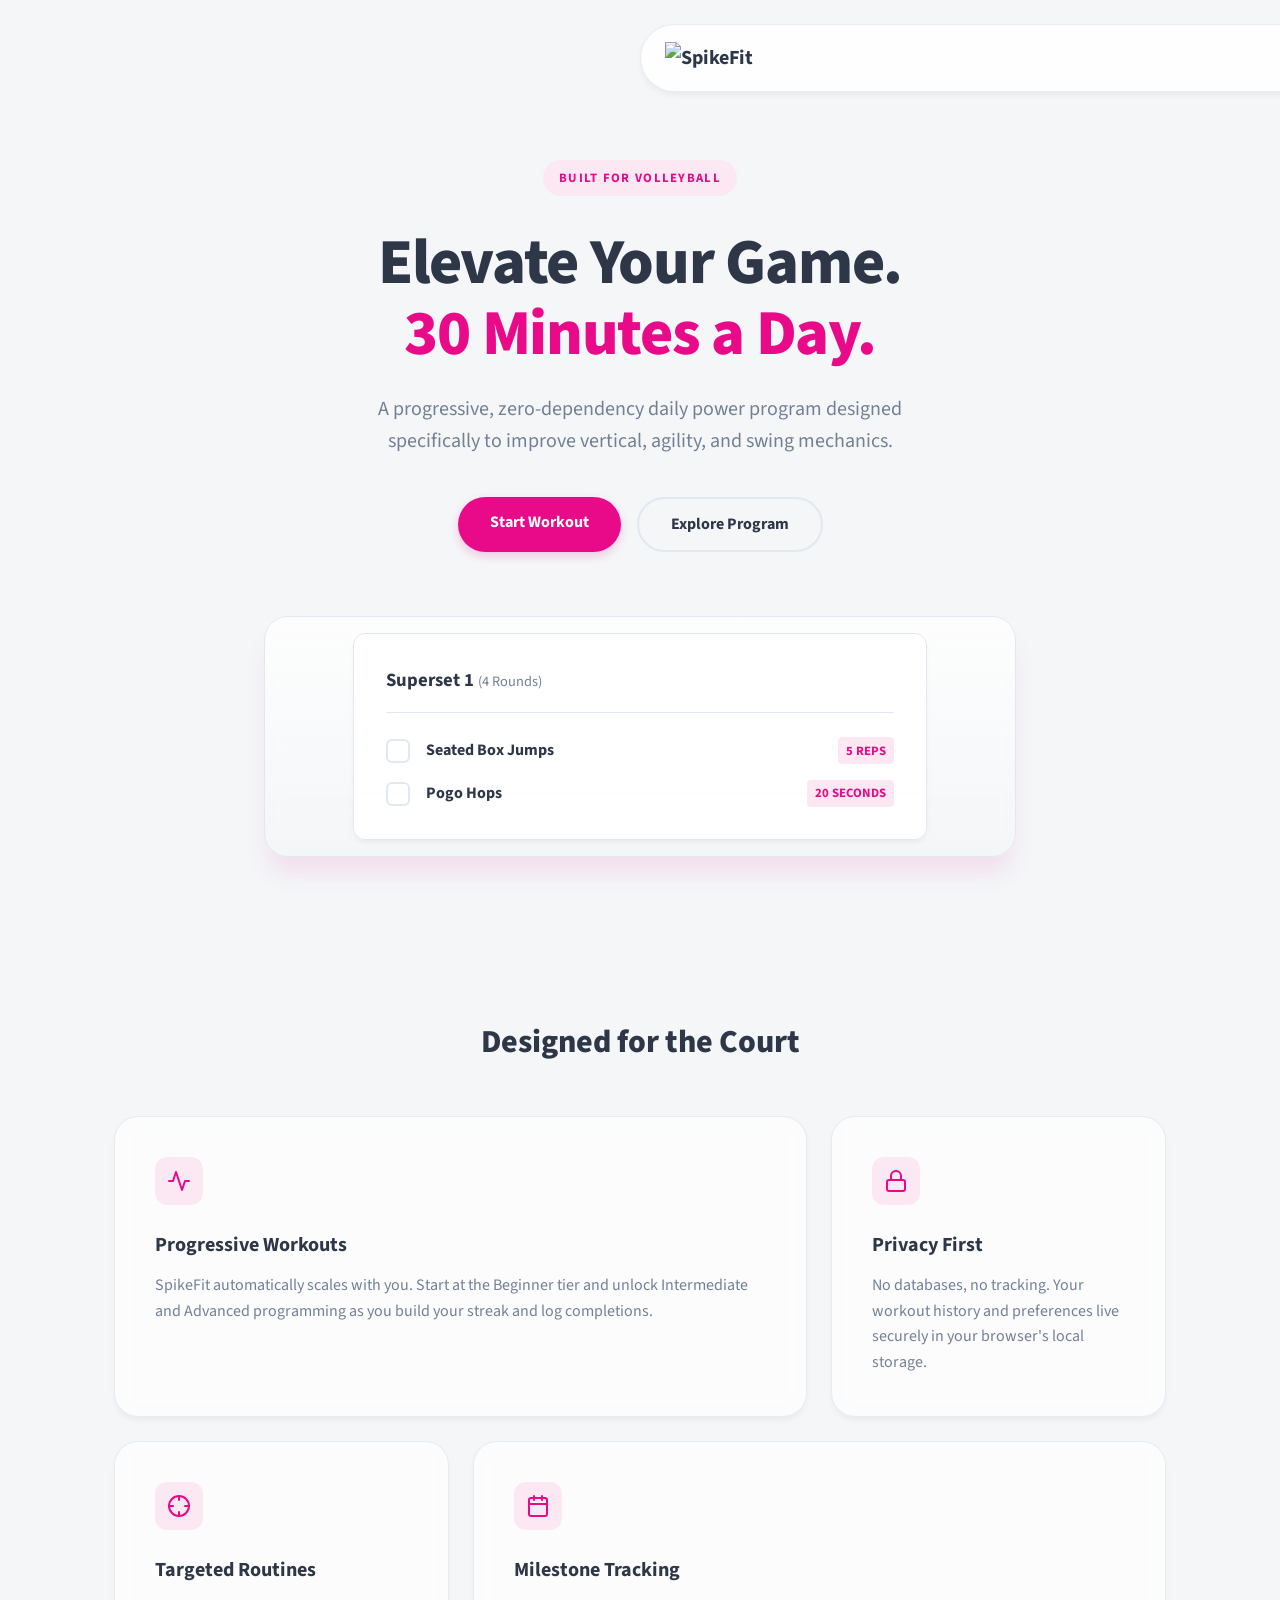
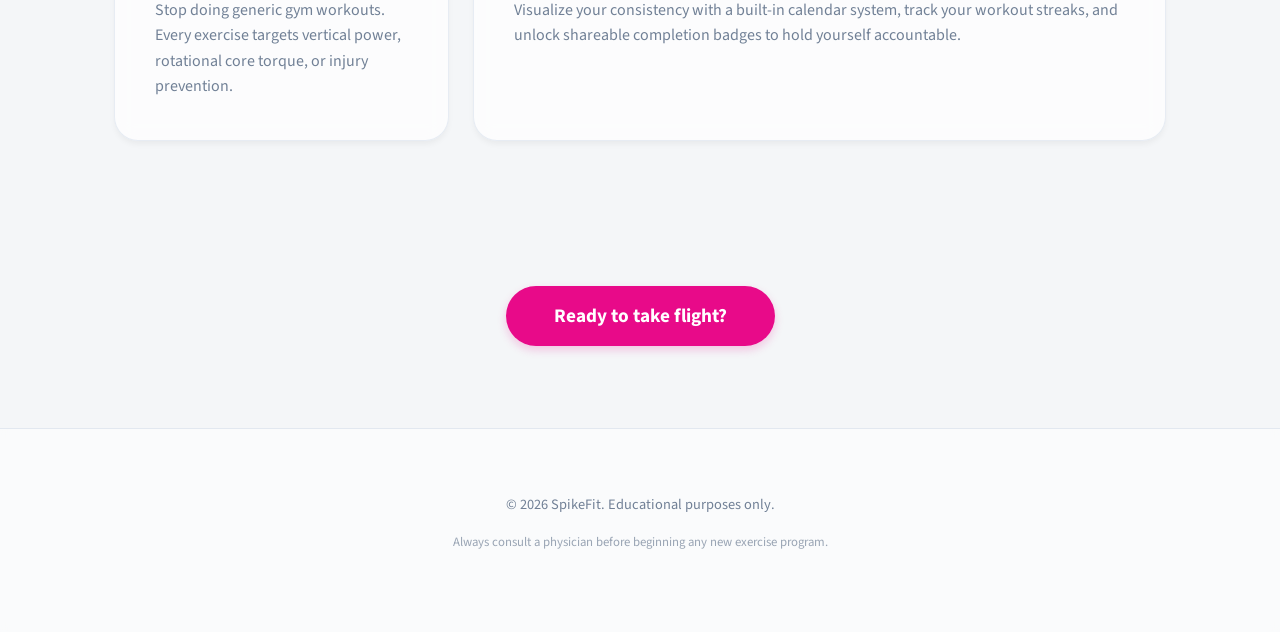
==== commit 3112a2f7: "Create index.html Signed-off-by: jfrappier <jfrappier@users.noreply.github.com>" ====
--- a/index.html
+++ b/index.html
@@ -1,492 +1,427 @@
 <!DOCTYPE html>
 <html lang="en">
 <head>
-  <meta charset="UTF-8">
-  <meta name="viewport" content="width=device-width, initial-scale=1.0, maximum-scale=1.0, user-scalable=no">
-  <title>SpikeFit: 30-Min Workouts</title>
-  <link rel="icon" type="image/png" href="favicon.png">
-  <link rel="apple-touch-icon" href="favicon.png">
-  <link rel="stylesheet" href="/fonts/fonts.css">
-  <style>
-    :root {
-      --bg-body: #f4f6f8;
-      --bg-panel: #ffffff;
-      --text-main: #2d3748;
-      --text-muted: #718096;
-      --accent: #e80a89;
-      --accent-hover: #c90875;
-      --accent-light: #fce8f3;
-      --border: #e2e8f0;
-      --radius-sm: 8px;
-      --radius-md: 12px;
-      --radius-lg: 16px;
-      --shadow-sm: 0 2px 4px rgba(0,0,0,0.02);
-      --shadow-md: 0 4px 12px rgba(0,0,0,0.05);
-      --shadow-hover: 0 10px 25px rgba(232, 10, 137, 0.15);
-    }
-
-    * { box-sizing: border-box; margin: 0; padding: 0; }
-
-    body {
-      background-color: var(--bg-body);
-      color: var(--text-muted);
-      font-family: 'Source Sans 3', Helvetica, sans-serif;
-      font-weight: 400;
-      line-height: 1.75;
-    }
-
-    h1, h2, h3 { color: var(--text-main); font-weight: 700; letter-spacing: 0.05em; }
-    h1, h2 { text-transform: uppercase; }
-
-    /* Splash Screen */
-    #splash-screen {
-      position: fixed; top: 0; left: 0; width: 100%; height: 100%;
-      background: linear-gradient(135deg, #ffffff 0%, #f0f4f8 100%);
-      z-index: 9999;
-      display: flex; flex-direction: column; align-items: center; justify-content: center;
-      transition: opacity 0.6s cubic-bezier(0.16, 1, 0.3, 1), visibility 0.6s;
-    }
-    #splash-screen.hidden { opacity: 0; visibility: hidden; }
-    .splash-logo {
-      width: 80%; max-width: 320px; margin-bottom: 3rem;
-      animation: pulse 2.5s infinite ease-in-out;
-      filter: drop-shadow(0 10px 15px rgba(232, 10, 137, 0.15));
-    }
-    .splash-loader-container {
-      width: 60%; max-width: 250px; height: 6px;
-      background: var(--border); border-radius: 10px; overflow: hidden;
-      position: relative; box-shadow: inset 0 1px 2px rgba(0,0,0,0.1);
-    }
-    .splash-loader-bar {
-      height: 100%;
-      background: linear-gradient(90deg, var(--accent), #ff66ba, var(--accent));
-      background-size: 200% 100%; width: 0%; border-radius: 10px;
-      animation: shimmer 1.5s infinite linear;
-    }
-    .splash-text {
-      margin-top: 1.5rem; font-size: 0.85rem; font-weight: 700;
-      color: var(--text-muted); letter-spacing: 0.15em; text-transform: uppercase;
-    }
-    @keyframes pulse {
-      0%   { transform: scale(1); opacity: 1; }
-      50%  { transform: scale(1.03); opacity: 0.9; }
-      100% { transform: scale(1); opacity: 1; }
-    }
-    @keyframes shimmer {
-      0%   { background-position: 100% 0; }
-      100% { background-position: -100% 0; }
-    }
-
-    /* Layout */
-    #wrapper { display: flex; flex-direction: row; min-height: 100vh; }
-
-    #header {
-      width: 30%; background: var(--bg-panel); padding: 4em 3em;
-      border-right: solid 1px var(--border);
-      display: flex; flex-direction: column; justify-content: flex-start;
-      position: sticky; top: 0; height: 100vh; overflow-y: auto;
-      box-shadow: 2px 0 15px rgba(0,0,0,0.02); z-index: 10;
-    }
-    #header h1 { margin-bottom: 0.25em; }
-    .header-logo { width: 100%; max-width: 220px; height: auto; display: block; }
-    #header p {
-      color: var(--accent); font-size: 0.9em; font-weight: 600;
-      letter-spacing: 0.15em; text-transform: uppercase; margin-bottom: 3em;
-    }
-
-    /* Navigation */
-    .nav { display: flex; flex-direction: column; gap: 0.75em; }
-    .nav button {
-      appearance: none; background: transparent; border: solid 2px transparent;
-      border-radius: var(--radius-sm); color: var(--text-muted); cursor: pointer;
-      font-family: 'Source Sans 3', sans-serif; font-size: 0.85em; font-weight: 700;
-      letter-spacing: 0.2em; padding: 1.25em 2em; text-align: center;
-      text-transform: uppercase; transition: all 0.2s ease-in-out; width: 100%;
-      display: flex; align-items: center; justify-content: flex-start; gap: 1em;
-    }
-    .nav button svg { width: 20px; height: 20px; flex-shrink: 0; }
-    .nav button:hover { background: var(--bg-body); color: var(--text-main); }
-    .nav button.active {
-      background: var(--bg-panel); border-color: var(--accent);
-      color: var(--accent); box-shadow: var(--shadow-sm);
-    }
-
-    /* Content */
-    #main { width: 70%; padding: 4em 5em; display: flex; flex-direction: column; }
-    .container { display: none; max-width: 800px; margin: 0 auto; width: 100%; flex: 1; }
-    .container.active { display: block; animation: fadeIn 0.4s cubic-bezier(0.16, 1, 0.3, 1); }
-    @keyframes fadeIn {
-      from { opacity: 0; transform: translateY(15px); }
-      to   { opacity: 1; transform: translateY(0); }
-    }
-
-    /* Section Headings */
-    .workout-section h2, #calendar h2 {
-      font-size: 1.1em; color: var(--text-muted); border-bottom: none;
-      padding-bottom: 0; margin-bottom: 1.5em; display: flex; align-items: center;
-    }
-    .workout-section h2::after {
-      content: ''; flex: 1; height: 1px;
-      background: var(--border); margin-left: 1em;
-    }
-    .workout-section { margin-bottom: 3.5em; }
-
-    /* Progress Bar */
-    .progress-container {
-      width: 100%; background-color: var(--border); border-radius: 20px;
-      height: 8px; margin: 1.5em 0 2.5em 0; overflow: hidden; display: none;
-    }
-    .progress-bar {
-      height: 100%;
-      background: linear-gradient(90deg, var(--accent), #ff66ba);
-      width: 0%; border-radius: 20px;
-      transition: width 0.4s cubic-bezier(0.16, 1, 0.3, 1);
-    }
-
-    /* Exercise Cards */
-    .exercise-card {
-      background: var(--bg-panel); border: solid 1px var(--border);
-      border-radius: var(--radius-md); padding: 1.75em; margin-bottom: 1em;
-      display: flex; align-items: flex-start;
-      transition: all 0.2s cubic-bezier(0.16, 1, 0.3, 1);
-      box-shadow: var(--shadow-sm); cursor: pointer; position: relative; overflow: hidden;
-    }
-    .exercise-card:hover { border-color: var(--accent); box-shadow: var(--shadow-hover); transform: translateY(-2px); }
-    .exercise-card.disabled { cursor: not-allowed; }
-    .exercise-card.completed {
-      background-color: #f8fafc; opacity: 0.7;
-      border-color: transparent; transform: none; box-shadow: none;
-    }
-    .exercise-card.completed::before {
-      content: ''; position: absolute; left: 0; top: 0; bottom: 0;
-      width: 4px; background-color: #4CAF50;
-    }
-    .exercise-card.completed .title { text-decoration: line-through; color: var(--text-muted); }
-
-    /* Checkbox */
-    .checkbox-container { margin-right: 1.5em; padding-top: 0.1em; }
-    input[type="checkbox"] {
-      appearance: none; width: 1.75em; height: 1.75em;
-      border: 2px solid #cbd5e0; border-radius: 6px; outline: none;
-      cursor: pointer; position: relative; transition: all 0.2s ease; background: #ffffff;
-    }
-    input[type="checkbox"]:hover:not(:disabled) { border-color: var(--accent); }
-    input[type="checkbox"]:checked {
-      background-color: var(--accent); border-color: var(--accent);
-      animation: popIn 0.3s cubic-bezier(0.16, 1, 0.3, 1);
-    }
-    input[type="checkbox"]:disabled { background-color: #f0f4f8; border-color: #cbd5e0; cursor: not-allowed; opacity: 0.6; }
-    @keyframes popIn {
-      0%   { transform: scale(0.8); }
-      50%  { transform: scale(1.1); }
-      100% { transform: scale(1); }
-    }
-    input[type="checkbox"]:checked::after {
-      content: '✔'; color: white; position: absolute;
-      top: 50%; left: 50%; transform: translate(-50%, -50%); font-size: 1em;
-    }
-
-    /* Card Content */
-    .exercise-info { flex: 1; }
-    .title  { color: var(--text-main); font-weight: 700; font-size: 1.25em; display: block; margin-bottom: 0.25em; letter-spacing: 0.02em; }
-    .reps   { font-size: 0.8em; font-weight: 700; color: var(--accent); margin-bottom: 1em; display: inline-block; text-transform: uppercase; letter-spacing: 0.1em; background: var(--accent-light); padding: 0.3em 0.8em; border-radius: var(--radius-sm); }
-    .notes  { font-size: 1em; margin-bottom: 1em; color: var(--text-muted); }
-    .video-link {
-      display: inline-flex; align-items: center; font-size: 0.75em; color: var(--text-main);
-      text-decoration: none; font-weight: 700; text-transform: uppercase; letter-spacing: 0.1em;
-      background: var(--bg-body); padding: 0.5em 1.2em; border-radius: 20px; transition: all 0.2s;
-    }
-    .video-link:hover { background: var(--border); color: var(--text-main); }
-    .video-link::before { content: '▶'; margin-right: 0.6em; color: var(--accent); font-size: 0.9em; }
-
-    /* Level Toggle */
-    .level-toggle {
-      display: flex; margin-bottom: 2em; background: #e2e8f0;
-      border-radius: var(--radius-lg); padding: 0.3em; position: relative;
-    }
-    .level-toggle button {
-      flex: 1; padding: 1em 0.5em; border: none; background: transparent;
-      border-radius: var(--radius-md); font-family: 'Source Sans 3', sans-serif;
-      font-weight: 700; text-transform: uppercase; letter-spacing: 0.05em;
-      font-size: 0.8em; cursor: pointer;
-      transition: all 0.3s cubic-bezier(0.16, 1, 0.3, 1); color: var(--text-muted); z-index: 2;
-    }
-    .level-toggle button:hover { color: var(--text-main); }
-    .level-toggle button.active { background: #ffffff; color: var(--accent); box-shadow: var(--shadow-md); }
-
-    /* Calendar */
-    .month-header { display: flex; justify-content: space-between; align-items: center; margin-bottom: 2em; }
-    .month-header button {
-      background: var(--bg-panel); border: solid 1px var(--border); padding: 0.75em 1.5em;
-      cursor: pointer; border-radius: var(--radius-sm); font-family: 'Source Sans 3', sans-serif;
-      font-weight: 700; text-transform: uppercase; letter-spacing: 0.1em; font-size: 0.8em;
-      color: var(--text-main); transition: all 0.2s ease; box-shadow: var(--shadow-sm);
-    }
-    .month-header button:hover { border-color: var(--accent); color: var(--accent); }
-    .month-header button:disabled { opacity: 0.4; cursor: not-allowed; border-color: var(--border); color: var(--text-muted); box-shadow: none; }
-    .month-grid { display: grid; grid-template-columns: repeat(7, 1fr); gap: 0.5em; text-align: center; }
-    .month-day-header { font-weight: 700; font-size: 0.8em; color: var(--text-muted); text-transform: uppercase; padding-bottom: 0.5em; letter-spacing: 0.1em; }
-    .month-date { border: solid 1px var(--border); padding: 1.5em 0; border-radius: var(--radius-md); background: var(--bg-panel); font-size: 1.1em; font-weight: 600; color: var(--text-main); }
-    .month-date.completed { background: linear-gradient(135deg, var(--accent) 0%, var(--accent-hover) 100%); color: #ffffff; border-color: transparent; box-shadow: var(--shadow-md); }
-    .month-date.empty { background: transparent; border: none; }
-
-    /* Action Buttons */
-    .btn-reset {
-      display: block; width: 100%; appearance: none; background: transparent;
-      border: solid 2px var(--border); border-radius: var(--radius-sm); color: var(--text-main);
-      cursor: pointer; font-family: 'Source Sans 3', sans-serif; font-size: 0.9em;
-      font-weight: 700; letter-spacing: 0.2em; padding: 1.25em; text-align: center;
-      text-transform: uppercase; transition: all 0.2s ease; margin-top: 3em;
-    }
-    .btn-reset:hover { border-color: var(--accent); color: var(--accent); }
-    .btn-start { background: var(--accent); color: #ffffff; border-color: var(--accent); margin-top: 0; box-shadow: var(--shadow-md); }
-    .btn-start:hover { background: var(--accent-hover); border-color: var(--accent-hover); color: #ffffff; }
-    .btn-start.started { background: var(--text-main); border-color: var(--text-main); cursor: default; box-shadow: none; }
-    .btn-start.started:hover { background: var(--text-main); border-color: var(--text-main); color: #ffffff; }
-    .btn-complete { background: var(--accent); color: #ffffff; border-color: var(--accent); margin-top: 3em; margin-bottom: 1em; box-shadow: var(--shadow-md); }
-    .btn-complete:hover:not(:disabled) { background: var(--accent-hover); border-color: var(--accent-hover); color: #ffffff; box-shadow: var(--shadow-hover); transform: translateY(-1px); }
-    .btn-complete:disabled { background: var(--border); color: var(--text-muted); border-color: var(--border); cursor: not-allowed; box-shadow: none; transform: none; }
-
-    /* Schedule */
-    .calendar-day {
-      background: var(--bg-panel); border: solid 1px var(--border);
-      border-left: solid 4px var(--border); padding: 1.5em 2em;
-      border-radius: var(--radius-md); cursor: pointer; transition: all 0.2s ease;
-      box-shadow: var(--shadow-sm);
-    }
-    .calendar-day:hover { border-left-color: var(--accent); transform: translateX(4px); box-shadow: var(--shadow-md); }
-    .calendar-day.today { border-left-color: var(--accent); background: #ffffff; box-shadow: var(--shadow-hover); }
-
-    /* Modals */
-    .modal-overlay { display: none; position: fixed; top: 0; left: 0; width: 100%; height: 100%; background: rgba(0,0,0,0.6); z-index: 1000; align-items: center; justify-content: center; animation: fadeIn 0.3s ease-in-out; backdrop-filter: blur(4px); }
-    .modal-content { background: var(--bg-panel); padding: 3em 2em; border-radius: var(--radius-lg); text-align: center; max-width: 400px; width: 90%; box-shadow: 0 20px 40px rgba(0,0,0,0.2); position: relative; }
-    .modal-content h2 { margin-bottom: 0.5em; color: var(--text-main); }
-    .badge-svg { width: 120px; height: 120px; margin: 0 auto 1.5em auto; display: block; filter: drop-shadow(0 10px 15px rgba(232, 10, 137, 0.3)); }
-    .badge-details { background: var(--bg-body); padding: 1.5em; border-radius: var(--radius-sm); margin-bottom: 2em; border: 1px solid var(--border); }
-    .badge-details p { margin: 0.25em 0; font-weight: 600; color: var(--text-muted); font-size: 0.9em; letter-spacing: 0.05em; text-transform: uppercase; }
-    .badge-details p span { color: var(--text-main); }
-    .btn-share { background: var(--accent); color: white; border-color: var(--accent); margin-bottom: 1em; width: 100%; margin-top: 0; padding: 1.25em; }
-    .btn-share:hover { background: var(--accent-hover); border-color: var(--accent-hover); color: white; }
-    .btn-close-modal { background: transparent; color: var(--text-muted); border-color: var(--text-muted); width: 100%; padding: 1em; margin-top: 0; }
-    .btn-close-modal:hover { border-color: var(--text-main); color: var(--text-main); }
-    #disclaimer-modal .modal-content { max-width: 550px; width: calc(100vw - 100px); min-width: 280px; max-height: calc(100vh - 100px); display: flex; flex-direction: column; text-align: left; padding: 2em 1.5em; }
-    #disclaimer-modal h2 { text-align: center; color: var(--accent); margin-bottom: 0.5em; font-size: 1.5em; flex-shrink: 0; }
-    .scroll-note { text-align: center; color: var(--accent); font-size: 0.85em; font-style: italic; margin-bottom: 1em; flex-shrink: 0; }
-    .disclaimer-text-scroll { overflow-y: auto; flex-grow: 1; padding-right: 0.5em; border-top: 1px solid var(--border); border-bottom: 1px solid var(--border); margin-bottom: 1em; padding-top: 1em; }
-    #disclaimer-modal p { font-size: 0.95em; margin-bottom: 1em; color: var(--text-main); line-height: 1.6; }
-    #disclaimer-modal .strong-disclaimer { font-weight: 700; text-transform: uppercase; font-size: 0.85em; color: var(--text-muted); text-align: center; margin-bottom: 2em; letter-spacing: 0.05em; }
-    .btn-agree { flex-shrink: 0; appearance: none; border: none; border-radius: var(--radius-sm); background: var(--text-main); color: #ffffff; margin-top: 0.5em; width: 100%; padding: 1.25em; font-size: 1em; font-weight: 700; letter-spacing: 0.15em; text-transform: uppercase; cursor: pointer; transition: all 0.2s ease; }
-    .btn-agree:hover { background: var(--text-muted); }
-
-    /* Footer */
-    #site-footer {
-      margin-top: auto; padding-top: 3em; border-top: solid 1px var(--border);
-      text-align: center; color: var(--text-muted); font-size: 0.85em;
-      display: flex; flex-direction: column; align-items: center; gap: 1em;
-      width: 100%; max-width: 800px; align-self: center;
-    }
-    .footer-links { display: flex; gap: 1.5em; align-items: center; justify-content: center; flex-wrap: wrap; }
-    .footer-links a { color: var(--text-muted); text-decoration: none; font-weight: 600; text-transform: uppercase; letter-spacing: 0.1em; transition: color 0.2s ease; font-size: 0.9em; cursor: pointer; }
-    .footer-links a:hover { color: var(--accent); }
-    .footer-links .separator { color: var(--border); }
-
-    /* Toast */
-    .toast-container {
-      position: fixed; bottom: 40px; left: 50%;
-      transform: translateX(-50%) translateY(150px);
-      background: var(--bg-panel); border: 2px solid var(--accent);
-      border-radius: var(--radius-lg); padding: 1.25em 1.5em;
-      box-shadow: 0 10px 30px rgba(232, 10, 137, 0.2);
-      display: flex; align-items: center; gap: 1em;
-      z-index: 2000; opacity: 0; visibility: hidden;
-      transition: all 0.5s cubic-bezier(0.16, 1, 0.3, 1);
-      width: 90%; max-width: 400px;
-    }
-    .toast-container.show { transform: translateX(-50%) translateY(0); opacity: 1; visibility: visible; }
-    .toast-icon { font-size: 2.2em; filter: drop-shadow(0 4px 6px rgba(0,0,0,0.1)); }
-    .toast-content { flex: 1; text-align: left; }
-    .toast-title { color: var(--text-main); font-weight: 700; font-size: 1.05em; margin-bottom: 0.2em; letter-spacing: 0.02em; text-transform: uppercase; }
-    .toast-text  { color: var(--text-muted); font-size: 0.85em; line-height: 1.4; }
-    .toast-close { background: none; border: none; color: var(--text-muted); font-size: 1.8em; cursor: pointer; padding: 0; line-height: 1; transition: color 0.2s; }
-    .toast-close:hover { color: var(--accent); }
-
-    /* Responsive */
-    @media screen and (max-width: 980px) {
-      #wrapper { flex-direction: column; padding-bottom: 85px; }
-      #header { width: 100%; height: auto; position: relative; padding: 2em 1.5em; border-right: none; border-bottom: solid 1px var(--border); text-align: center; }
-      .header-logo { margin: 0 auto; }
-      #header p { margin-bottom: 0; }
-      .nav {
-        flex-direction: row; position: fixed; bottom: 0; left: 0; width: 100%;
-        background: var(--bg-panel); border-top: 1px solid var(--border);
-        box-shadow: 0 -4px 15px rgba(0,0,0,0.05); z-index: 1000; gap: 0;
-        padding-bottom: env(safe-area-inset-bottom); justify-content: space-around;
-      }
-      .nav button {
-        width: 25%; padding: 0.8em 0.2em calc(0.8em + env(safe-area-inset-bottom));
-        border-radius: 0; border: none; border-top: 3px solid transparent;
-        font-size: 0.65em; height: auto; flex-direction: column; align-items: center; justify-content: center; gap: 0.4em;
-      }
-      .nav button svg { width: 22px; height: 22px; stroke-width: 2px; }
-      .nav button.active { background: transparent; border-top-color: var(--accent); color: var(--accent); box-shadow: none; }
-      #main { width: 100%; padding: 3em 1.5em; }
-    }
-
-    @media screen and (max-width: 480px) {
-      #main { padding: 2em 1em; }
-      .exercise-card { flex-direction: column; position: relative; padding: 1.5em; }
-      .checkbox-container { position: absolute; top: 1.5em; right: 1.25em; margin: 0; }
-      .title { padding-right: 2.5em; font-size: 1.1em; }
-      .level-toggle { flex-direction: column; border-radius: var(--radius-md); padding: 0.5em; }
-      .level-toggle button { margin-bottom: 0.25em; }
-      .month-grid { gap: 0.25em; }
-      .month-date { padding: 1em 0; font-size: 0.9em; }
-      .footer-links { flex-direction: column; gap: 0.8em; }
-      .footer-links .separator { display: none; }
-    }
-  </style>
+    <meta charset="UTF-8">
+    <meta name="viewport" content="width=device-width, initial-scale=1.0, maximum-scale=1.0, user-scalable=no">
+    <title>SpikeFit — 30-Minute Volleyball Power Program</title>
+    <link rel="icon" type="image/png" href="favicon.png">
+    <link rel="apple-touch-icon" href="favicon.png">
+    <!-- Using Google Fonts fallback for preview since local fonts won't load here -->
+    <link href="https://fonts.googleapis.com/css2?family=Source+Sans+3:wght@300;400;600;700&display=swap" rel="stylesheet">
+    <style>
+        :root {
+            --bg-body: #f4f6f8;
+            --bg-panel: #ffffff;
+            --text-main: #2d3748;
+            --text-muted: #718096;
+            --accent: #e80a89; 
+            --accent-hover: #c90875;
+            --accent-light: #fce8f3;
+            --border: #e2e8f0;
+            --radius-sm: 8px;
+            --radius-md: 16px;
+            --radius-lg: 24px;
+            --shadow-sm: 0 4px 6px -1px rgba(0,0,0,0.05);
+            --shadow-md: 0 10px 15px -3px rgba(0,0,0,0.05);
+            --shadow-lg: 0 20px 25px -5px rgba(232, 10, 137, 0.1);
+        }
+
+        * { box-sizing: border-box; margin: 0; padding: 0; }
+        
+        body { 
+            background-color: var(--bg-body);
+            color: var(--text-muted); 
+            font-family: 'Source Sans 3', Helvetica, sans-serif;
+            font-weight: 400;
+            line-height: 1.6; 
+            overflow-x: hidden;
+        }
+
+        /* Animations */
+        @keyframes fadeUp {
+            from { opacity: 0; transform: translateY(20px); }
+            to { opacity: 1; transform: translateY(0); }
+        }
+
+        .animate-up {
+            animation: fadeUp 0.8s cubic-bezier(0.16, 1, 0.3, 1) forwards;
+            opacity: 0;
+        }
+        .delay-1 { animation-delay: 0.1s; }
+        .delay-2 { animation-delay: 0.2s; }
+        .delay-3 { animation-delay: 0.3s; }
+
+        /* Floating Nav */
+        header {
+            position: fixed;
+            top: 1.5rem;
+            left: 50%;
+            transform: translateX(-50%);
+            width: 90%;
+            max-width: 1000px;
+            background: rgba(255, 255, 255, 0.85);
+            backdrop-filter: blur(12px);
+            -webkit-backdrop-filter: blur(12px);
+            border: 1px solid rgba(226, 232, 240, 0.8);
+            border-radius: 100px;
+            padding: 0.75rem 1.5rem;
+            display: flex;
+            justify-content: space-between;
+            align-items: center;
+            z-index: 1000;
+            box-shadow: var(--shadow-sm);
+        }
+
+        .nav-logo {
+            font-weight: 700;
+            font-size: 1.25rem;
+            color: var(--text-main);
+            text-decoration: none;
+            display: flex;
+            align-items: center;
+            gap: 0.5rem;
+        }
+
+        .nav-logo img {
+            height: 28px;
+            width: auto;
+            display: block;
+        }
+
+        .nav-actions {
+            display: flex;
+            gap: 1rem;
+            align-items: center;
+        }
+
+        .btn-ghost {
+            color: var(--text-main);
+            text-decoration: none;
+            font-weight: 600;
+            font-size: 0.9rem;
+            transition: color 0.2s;
+        }
+
+        .btn-ghost:hover {
+            color: var(--accent);
+        }
+
+        .btn-primary {
+            background: var(--accent);
+            color: white;
+            text-decoration: none;
+            padding: 0.6rem 1.25rem;
+            border-radius: 100px;
+            font-weight: 700;
+            font-size: 0.9rem;
+            transition: all 0.2s ease;
+            box-shadow: 0 4px 10px rgba(232, 10, 137, 0.2);
+        }
+
+        .btn-primary:hover {
+            background: var(--accent-hover);
+            transform: translateY(-2px);
+            box-shadow: var(--shadow-lg);
+        }
+
+        /* Hero Section */
+        .hero {
+            padding: 10rem 1.5rem 6rem;
+            text-align: center;
+            max-width: 800px;
+            margin: 0 auto;
+            display: flex;
+            flex-direction: column;
+            align-items: center;
+        }
+
+        .pill-badge {
+            background: var(--accent-light);
+            color: var(--accent);
+            padding: 0.5rem 1rem;
+            border-radius: 100px;
+            font-size: 0.8rem;
+            font-weight: 700;
+            letter-spacing: 0.1em;
+            text-transform: uppercase;
+            margin-bottom: 2rem;
+            display: inline-block;
+        }
+
+        .hero h1 {
+            color: var(--text-main);
+            font-size: clamp(2.5rem, 5vw, 4rem);
+            font-weight: 800;
+            line-height: 1.1;
+            letter-spacing: -0.02em;
+            margin-bottom: 1.5rem;
+        }
+
+        .hero h1 span {
+            color: var(--accent);
+        }
+
+        .hero p {
+            font-size: clamp(1.1rem, 2vw, 1.25rem);
+            color: var(--text-muted);
+            max-width: 600px;
+            margin-bottom: 2.5rem;
+        }
+
+        .hero-ctas {
+            display: flex;
+            gap: 1rem;
+            justify-content: center;
+        }
+
+        .btn-outline {
+            background: transparent;
+            color: var(--text-main);
+            border: 2px solid var(--border);
+            text-decoration: none;
+            padding: 0.8rem 1.5rem;
+            border-radius: 100px;
+            font-weight: 700;
+            transition: all 0.2s ease;
+        }
+
+        .btn-outline:hover {
+            border-color: var(--text-main);
+            background: var(--bg-panel);
+        }
+
+        .hero-btn {
+            padding: 0.8rem 2rem;
+            font-size: 1rem;
+        }
+
+        /* Floating UI Preview */
+        .hero-preview {
+            margin-top: 4rem;
+            width: 100%;
+            max-width: 900px;
+            background: var(--bg-panel);
+            border: 1px solid var(--border);
+            border-radius: var(--radius-lg);
+            padding: 1rem;
+            box-shadow: var(--shadow-lg);
+            position: relative;
+        }
+
+        /* Bento Grid Features */
+        .features {
+            max-width: 1100px;
+            margin: 4rem auto 8rem;
+            padding: 0 1.5rem;
+        }
+
+        .section-header {
+            text-align: center;
+            margin-bottom: 3rem;
+        }
+
+        .section-header h2 {
+            font-size: 2rem;
+            color: var(--text-main);
+            font-weight: 800;
+        }
+
+        .bento-grid {
+            display: grid;
+            grid-template-columns: repeat(12, 1fr);
+            gap: 1.5rem;
+        }
+
+        .bento-card {
+            background: rgba(255, 255, 255, 0.7);
+            backdrop-filter: blur(10px);
+            -webkit-backdrop-filter: blur(10px);
+            border: 1px solid rgba(226, 232, 240, 0.8);
+            border-radius: var(--radius-lg);
+            padding: 2.5rem;
+            box-shadow: var(--shadow-sm);
+            transition: transform 0.3s ease, box-shadow 0.3s ease;
+            position: relative;
+            overflow: hidden;
+        }
+
+        .bento-card:hover {
+            transform: translateY(-5px);
+            box-shadow: var(--shadow-md);
+            border-color: var(--accent-light);
+            background: rgba(255, 255, 255, 0.9);
+        }
+
+        .bento-card h3 {
+            color: var(--text-main);
+            font-size: 1.25rem;
+            font-weight: 700;
+            margin-bottom: 0.75rem;
+        }
+
+        .card-large { grid-column: span 8; }
+        .card-small { grid-column: span 4; }
+
+        .icon-wrapper {
+            width: 48px;
+            height: 48px;
+            background: var(--accent-light);
+            color: var(--accent);
+            border-radius: 12px;
+            display: flex;
+            align-items: center;
+            justify-content: center;
+            margin-bottom: 1.5rem;
+        }
+
+        .icon-wrapper svg {
+            width: 24px;
+            height: 24px;
+        }
+
+        .bottom-cta {
+            text-align: center;
+            padding: 2rem 1.5rem 6rem;
+        }
+
+        /* Footer */
+        footer {
+            border-top: 1px solid var(--border);
+            padding: 4rem 1.5rem;
+            text-align: center;
+            background: rgba(255, 255, 255, 0.5); /* Let some background peek through */
+            backdrop-filter: blur(5px);
+        }
+
+        footer p {
+            font-size: 0.9rem;
+            margin-bottom: 1rem;
+        }
+
+        /* Responsive */
+        @media (max-width: 900px) {
+            .card-large, .card-small { grid-column: span 12; }
+        }
+
+        @media (max-width: 480px) {
+            .hero-ctas { flex-direction: column; width: 100%; }
+            .hero-ctas a { width: 100%; text-align: center; }
+            .nav-actions .btn-ghost { display: none; }
+        }
+    </style>
 </head>
 <body>
 
-  <!-- Splash Screen -->
-  <div id="splash-screen">
-    <img src="logo.png" alt="SpikeFit Logo" class="splash-logo">
-    <div class="splash-loader-container">
-      <div id="splash-progress" class="splash-loader-bar"></div>
-    </div>
-    <div id="splash-text" class="splash-text">Loading Local Data...</div>
-  </div>
-
-  <div id="wrapper">
-    <header id="header">
-      <h1><img src="logo.png" alt="SpikeFit" class="header-logo"></h1>
-      <p id="current-workout-title">30-Min Power Program</p>
-
-      <nav class="nav" id="main-nav">
-        <button class="active" data-tab="daily">
-          <svg viewBox="0 0 24 24" fill="none" stroke="currentColor" stroke-linecap="round" stroke-linejoin="round"><path d="m3 9 9-7 9 7v11a2 2 0 0 1-2 2H5a2 2 0 0 1-2-2z"></path><polyline points="9 22 9 12 15 12 15 22"></polyline></svg>
-          <span>Today</span>
-        </button>
-        <button data-tab="schedule">
-          <svg viewBox="0 0 24 24" fill="none" stroke="currentColor" stroke-linecap="round" stroke-linejoin="round"><line x1="8" y1="6" x2="21" y2="6"></line><line x1="8" y1="12" x2="21" y2="12"></line><line x1="8" y1="18" x2="21" y2="18"></line><line x1="3" y1="6" x2="3.01" y2="6"></line><line x1="3" y1="12" x2="3.01" y2="12"></line><line x1="3" y1="18" x2="3.01" y2="18"></line></svg>
-          <span>Schedule</span>
-        </button>
-        <button data-tab="history">
-          <svg viewBox="0 0 24 24" fill="none" stroke="currentColor" stroke-linecap="round" stroke-linejoin="round"><rect x="3" y="4" width="18" height="18" rx="2" ry="2"></rect><line x1="16" y1="2" x2="16" y2="6"></line><line x1="8" y1="2" x2="8" y2="6"></line><line x1="3" y1="10" x2="21" y2="10"></line></svg>
-          <span>Calendar</span>
-        </button>
-        <button data-action="openPrivacyModal">
-          <svg viewBox="0 0 24 24" fill="none" stroke="currentColor" stroke-linecap="round" stroke-linejoin="round"><path d="M12 22s8-4 8-10V5l-8-3-8 3v7c0 6 8 10 8 10z"></path></svg>
-          <span>Privacy</span>
-        </button>
-      </nav>
+    <header class="animate-up">
+        <a href="#" class="nav-logo">
+            <img src="https://raw.githubusercontent.com/jfrappier/spikefit/refs/heads/main/logo.png" alt="SpikeFit" style="height: 32px; width: auto;">
+        </a>
+        <div class="nav-actions">
+            <a href="/auth.html" class="btn-ghost">Log In</a>
+            <a href="/auth.html" class="btn-primary">Start Training</a>
+        </div>
     </header>
 
-    <main id="main">
-
-      <!-- Today Tab -->
-      <div id="daily" class="container active">
-        <div id="workout-controls" style="margin-bottom: 1.5em; text-align: center;">
-          <button id="btn-start-workout" class="btn-reset btn-start" data-action="startWorkout">Start Workout</button>
-        </div>
-        <div class="progress-container" id="progress-container">
-          <div class="progress-bar" id="progress-bar"></div>
-        </div>
-        <div id="workout-content"></div>
-        <button class="btn-reset btn-complete" data-action="markWorkoutComplete">Mark Workout Complete</button>
-        <button class="btn-reset" data-action="resetDay" style="margin-top: 0; color: var(--text-muted);">Reset Today's Progress</button>
-      </div>
-
-      <!-- Schedule Tab -->
-      <div id="schedule" class="container">
-        <h2 style="font-size: 1.5em; border:none; margin-bottom: 0.5em; color: var(--text-main);">Rotating Schedule</h2>
-        <p style="margin-bottom: 2em; color: var(--text-muted);">Select a day below to set it as your current active workout.</p>
-        <div class="level-toggle">
-          <button id="btn-level-beginner" data-level="beginner" class="active">Beginner</button>
-          <button id="btn-level-intermediate" data-level="intermediate">Intermediate</button>
-          <button id="btn-level-advanced" data-level="advanced">Advanced</button>
-        </div>
-        <div id="schedule-content" style="display: grid; gap: 1em;"></div>
-      </div>
-
-      <!-- History Tab -->
-      <div id="history" class="container">
-        <h2 style="font-size: 1.5em; border:none; margin-bottom: 0.5em; color: var(--text-main);">Workout History</h2>
-        <p style="margin-bottom: 2em; color: var(--text-muted);">Track your completed workouts.</p>
-        <div class="month-header">
-          <button id="btn-prev-month" data-action="prevMonth">&lt; Prev</button>
-          <h3 id="month-year-display" style="margin:0; border:none; padding:0; letter-spacing: 0.1em; text-transform: uppercase;"></h3>
-          <button id="btn-next-month" data-action="nextMonth">Next &gt;</button>
-        </div>
-        <div class="month-grid" id="month-grid-content"></div>
-      </div>
-
-      <footer id="site-footer">
-        <div class="footer-links">
-          <a data-action="openPrivacyModal">Data Privacy</a>
-          <span class="separator">|</span>
-          <a data-action="openDisclaimerModal">Terms &amp; Disclaimer</a>
-        </div>
-      </footer>
+    <main>
+        <section class="hero">
+            <div class="pill-badge animate-up delay-1">Built for Volleyball</div>
+            <h1 class="animate-up delay-1">Elevate Your Game.<br><span>30 Minutes a Day.</span></h1>
+            <p class="animate-up delay-2">A progressive, zero-dependency daily power program designed specifically to improve vertical, agility, and swing mechanics.</p>
+            <div class="hero-ctas animate-up delay-3">
+                <a href="/auth.html" class="btn-primary hero-btn">Start Workout</a>
+                <a href="#features" class="btn-outline hero-btn">Explore Program</a>
+            </div>
+
+            <!-- UI Preview -->
+            <div class="hero-preview animate-up delay-3" style="background: linear-gradient(180deg, rgba(255,255,255,0.8) 0%, rgba(244,246,248,0.4) 100%); backdrop-filter: blur(10px); min-height: 200px; display: flex; align-items: center; justify-content: center; border-radius: var(--radius-lg);">
+                <div style="background: rgba(255, 255, 255, 0.95); padding: 2rem; border-radius: 12px; box-shadow: var(--shadow-sm); width: 80%; text-align: left; border: 1px solid var(--border);">
+                    <div style="display: flex; justify-content: space-between; margin-bottom: 1.5rem; border-bottom: 1px solid var(--border); padding-bottom: 1rem;">
+                        <h3 style="color: var(--text-main);">Superset 1 <span style="color: var(--text-muted); font-size: 0.9rem; font-weight: normal;">(4 Rounds)</span></h3>
+                    </div>
+                    <div style="display: flex; align-items: center; gap: 1rem;">
+                        <div style="width: 24px; height: 24px; border: 2px solid var(--border); border-radius: 6px;"></div>
+                        <div style="flex-grow: 1;">
+                            <strong style="color: var(--text-main); display: block;">Seated Box Jumps</strong>
+                        </div>
+                        <span style="color: var(--accent); font-size: 0.8rem; font-weight: bold; background: var(--accent-light); padding: 0.2rem 0.5rem; border-radius: 4px;">5 REPS</span>
+                    </div>
+                    <div style="display: flex; align-items: center; gap: 1rem; margin-top: 1rem;">
+                        <div style="width: 24px; height: 24px; border: 2px solid var(--border); border-radius: 6px;"></div>
+                        <div style="flex-grow: 1;">
+                            <strong style="color: var(--text-main); display: block;">Pogo Hops</strong>
+                        </div>
+                        <span style="color: var(--accent); font-size: 0.8rem; font-weight: bold; background: var(--accent-light); padding: 0.2rem 0.5rem; border-radius: 4px;">20 SECONDS</span>
+                    </div>
+                </div>
+            </div>
+        </section>
+
+        <section id="features" class="features">
+            <div class="section-header animate-up">
+                <h2>Designed for the Court</h2>
+            </div>
+            
+            <div class="bento-grid">
+                
+                <!-- Progressive Tiers (Large Card) -->
+                <div class="bento-card card-large animate-up delay-1">
+                    <div class="icon-wrapper">
+                        <svg viewBox="0 0 24 24" fill="none" stroke="currentColor" stroke-width="2" stroke-linecap="round" stroke-linejoin="round"><polyline points="22 12 18 12 15 21 9 3 6 12 2 12"></polyline></svg>
+                    </div>
+                    <h3>Progressive Workouts</h3>
+                    <p>SpikeFit automatically scales with you. Start at the Beginner tier and unlock Intermediate and Advanced programming as you build your streak and log completions.</p>
+                </div>
+
+                <!-- Privacy First (Small Card) -->
+                <div class="bento-card card-small animate-up delay-2">
+                    <div class="icon-wrapper">
+                        <svg viewBox="0 0 24 24" fill="none" stroke="currentColor" stroke-width="2" stroke-linecap="round" stroke-linejoin="round"><rect x="3" y="11" width="18" height="11" rx="2" ry="2"></rect><path d="M7 11V7a5 5 0 0 1 10 0v4"></path></svg>
+                    </div>
+                    <h3>Privacy First</h3>
+                    <p>No databases, no tracking. Your workout history and preferences live securely in your browser's local storage.</p>
+                </div>
+
+                <!-- targeted routine (Small Card) -->
+                <div class="bento-card card-small animate-up delay-1">
+                    <div class="icon-wrapper">
+                        <svg viewBox="0 0 24 24" fill="none" stroke="currentColor" stroke-width="2" stroke-linecap="round" stroke-linejoin="round"><circle cx="12" cy="12" r="10"></circle><line x1="22" y1="12" x2="18" y2="12"></line><line x1="6" y1="12" x2="2" y2="12"></line><line x1="12" y1="6" x2="12" y2="2"></line><line x1="12" y1="22" x2="12" y2="18"></line></svg>
+                    </div>
+                    <h3>Targeted Routines</h3>
+                    <p>Stop doing generic gym workouts. Every exercise targets vertical power, rotational core torque, or injury prevention.</p>
+                </div>
+
+                <!-- Milestone Tracking (Large Card) -->
+                <div class="bento-card card-large animate-up delay-2">
+                    <div class="icon-wrapper">
+                        <svg viewBox="0 0 24 24" fill="none" stroke="currentColor" stroke-width="2" stroke-linecap="round" stroke-linejoin="round"><rect x="3" y="4" width="18" height="18" rx="2" ry="2"></rect><line x1="16" y1="2" x2="16" y2="6"></line><line x1="8" y1="2" x2="8" y2="6"></line><line x1="3" y1="10" x2="21" y2="10"></line></svg>
+                    </div>
+                    <h3>Milestone Tracking</h3>
+                    <p>Visualize your consistency with a built-in calendar system, track your workout streaks, and unlock shareable completion badges to hold yourself accountable.</p>
+                </div>
+
+            </div>
+        </section>
+
+        <section class="bottom-cta animate-up">
+            <a href="/auth.html" class="btn-primary hero-btn" style="font-size: 1.2rem; padding: 1rem 3rem;">Ready to take flight?</a>
+        </section>
     </main>
-  </div>
-
-  <!-- Badge Modal -->
-  <div id="badge-modal" class="modal-overlay">
-    <div class="modal-content">
-      <svg class="badge-svg" viewBox="0 0 100 100" xmlns="http://www.w3.org/2000/svg">
-        <circle cx="50" cy="50" r="45" fill="#e80a89"/>
-        <path d="M30 45 L45 60 L75 30" stroke="white" stroke-width="8" fill="none" stroke-linecap="round" stroke-linejoin="round"/>
-        <text x="50" y="82" font-family="'Source Sans 3', sans-serif" font-size="12" fill="white" font-weight="700" letter-spacing="1" text-anchor="middle">SPIKEFIT</text>
-      </svg>
-      <h2>Workout Complete!</h2>
-      <p style="margin-bottom: 1.5em; color: var(--text-muted);">Great job crushing today's session.</p>
-      <div class="badge-details">
-        <p id="badge-date-text"></p>
-        <p id="badge-time-text"></p>
-      </div>
-      <button id="btn-share-badge" class="btn-reset btn-share" data-action="shareBadge">Share Workout</button>
-      <button class="btn-reset btn-close-modal" data-action="closeBadgeModal">Close</button>
-    </div>
-  </div>
-
-  <!-- Disclaimer Modal -->
-  <div id="disclaimer-modal" class="modal-overlay">
-    <div class="modal-content">
-      <h2>Medical Disclaimer &amp; Terms of Use</h2>
-      <p class="scroll-note">Please scroll to the bottom to read and agree.</p>
-      <div class="disclaimer-text-scroll">
-        <p class="strong-disclaimer">Please read carefully before proceeding.</p>
-        <p>The exercises, workouts, and information provided on this page are for <strong>educational and example purposes only</strong>. They are not intended as a substitute for professional medical advice, diagnosis, or treatment.</p>
-        <p><strong>Always consult with a qualified healthcare provider or physician</strong> before beginning any new exercise program or fitness regimen. You should be in good physical condition and be able to participate safely in the exercises.</p>
-        <p>By using this application, you understand and agree that there is an inherent risk of injury associated with participating in any physical activity. You assume all risks and voluntarily choose to participate at your own free will.</p>
-        <p>The creator(s), host(s), and authors of this page explicitly disclaim any liability, loss, or risk, personal or otherwise, which is incurred as a consequence, directly or indirectly, of the use and application of any of the contents herein. <strong>You agree to indemnify and hold harmless the creator(s) from any and all claims, demands, or causes of action arising out of your use of this site.</strong></p>
-      </div>
-      <button class="btn-agree" data-action="acceptDisclaimer">I Understand and Agree</button>
-    </div>
-  </div>
-
-  <!-- Privacy Modal -->
-  <div id="privacy-modal" class="modal-overlay">
-    <div class="modal-content" style="max-width: 600px; text-align: left;">
-      <h2 style="text-align: center; color: var(--accent); margin-bottom: 1em; font-size: 1.5em;">Data Privacy Policy</h2>
-      <p style="font-size: 0.9em; margin-bottom: 1em; color: var(--text-main); line-height: 1.6;"><strong>1. Local Storage Only:</strong> SpikeFit operates entirely within your web browser. All workout data, completion dates, and preferences are stored exclusively in your device's Local Storage. The author does not collect, transmit, track, or store any of your personal information, health data, or location data.</p>
-      <p style="font-size: 0.9em; margin-bottom: 1em; color: var(--text-main); line-height: 1.6;"><strong>2. Third-Party Hosting:</strong> This application is hosted via GitHub Pages and Cloudflare. While the application itself does not track you, GitHub and Cloudflare may collect standard web server logs (including IP addresses, browser types, and referring pages) as part of their standard hosting infrastructure. Please review <a href="https://docs.github.com/en/site-policy/privacy-policies/github-general-privacy-statement" target="_blank" rel="noopener noreferrer">GitHub's</a> and <a href="https://www.cloudflare.com/privacypolicy/" target="_blank" rel="noopener noreferrer">Cloudflare's</a> privacy policies for more details.</p>
-      <p style="font-size: 0.9em; margin-bottom: 1em; color: var(--text-main); line-height: 1.6;"><strong>3. GDPR, CCPA, &amp; Compliance:</strong> Because we do not collect, process, sell, or control your personal data or Personally Identifiable Information (PII), we inherently align with data minimization principles. You retain 100% control over your data. To permanently delete all your data, simply clear your browser's local storage or cache.</p>
-      <button class="btn-reset btn-close-modal" data-action="closePrivacyModal" style="margin-top: 1.5em;">Close Privacy Policy</button>
-    </div>
-  </div>
-
-  <!-- Toast -->
-  <div id="app-toast" class="toast-container">
-    <div class="toast-icon" id="toast-icon">🥤</div>
-    <div class="toast-content">
-      <div class="toast-title" id="toast-title">Time to Refuel!</div>
-      <div class="toast-text"  id="toast-text">Don't forget to grab a protein shake or a healthy snack for recovery.</div>
-    </div>
-    <button class="toast-close" data-action="closeToast">&times;</button>
-  </div>
-
-  <script src="app.js"></script>
+
+    <footer>
+        <p>&copy; 2026 SpikeFit. Educational purposes only.</p>
+        <p style="font-size: 0.8rem; opacity: 0.7;">Always consult a physician before beginning any new exercise program.</p>
+    </footer>
+
+    <script>
+        // Smooth scroll for anchor links
+        document.querySelectorAll('a[href^="#"]').forEach(anchor => {
+            anchor.addEventListener('click', function (e) {
+                e.preventDefault();
+                document.querySelector(this.getAttribute('href')).scrollIntoView({
+                    behavior: 'smooth'
+                });
+            });
+        });
+    </script>
 </body>
 </html>
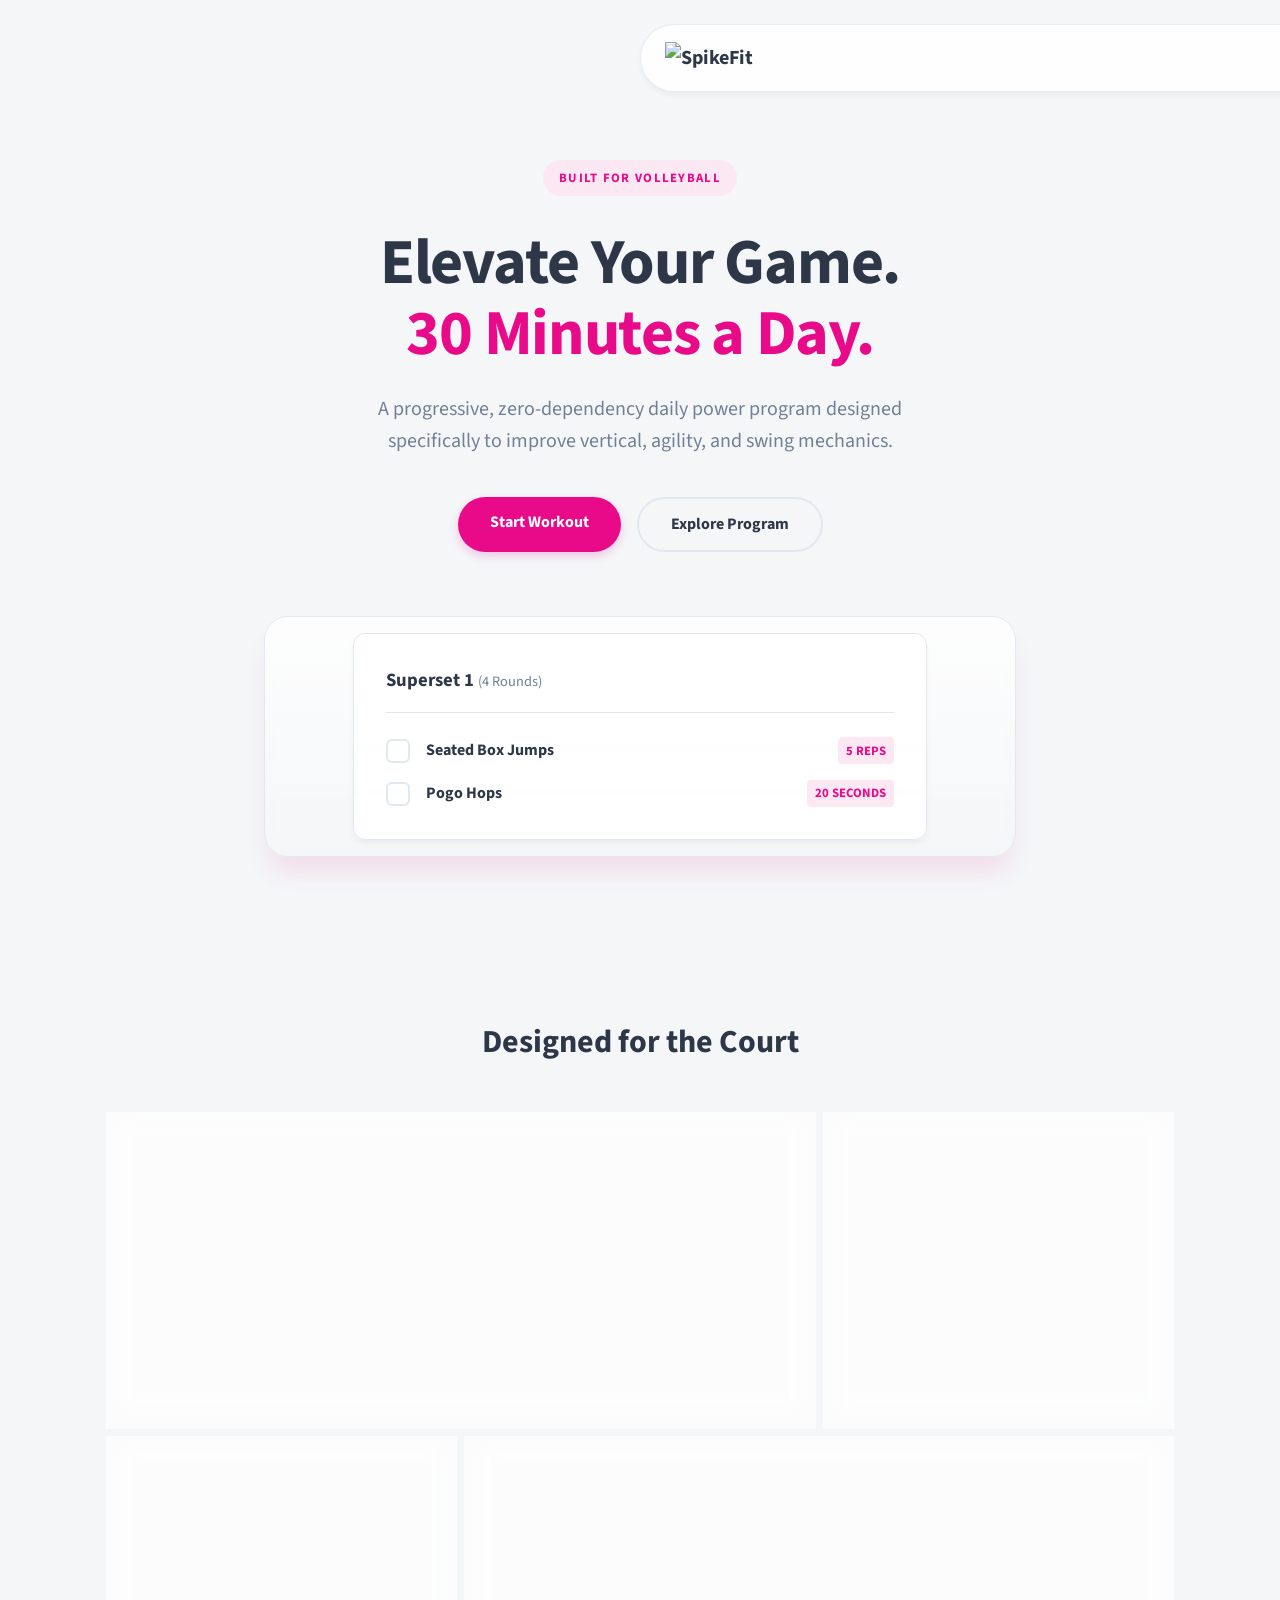
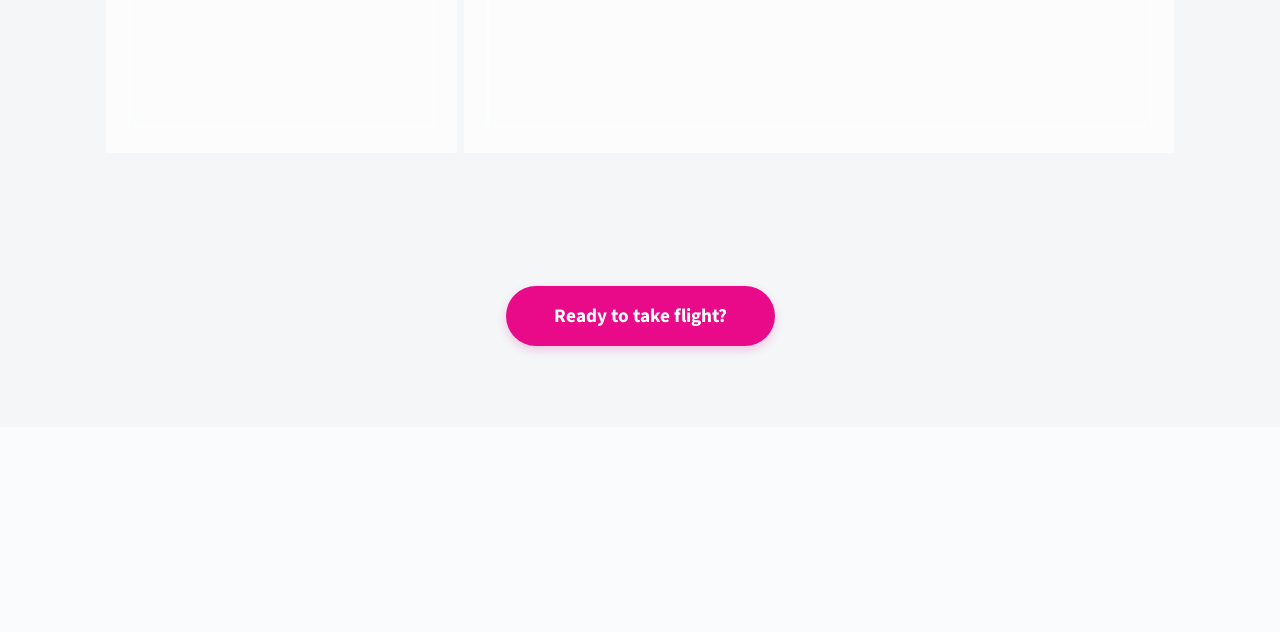
==== commit 6f5b23cc: "Update index.html Signed-off-by: jfrappier <jfrappier@users.noreply.github.com>" ====
--- a/index.html
+++ b/index.html
@@ -6,8 +6,7 @@
     <title>SpikeFit — 30-Minute Volleyball Power Program</title>
     <link rel="icon" type="image/png" href="favicon.png">
     <link rel="apple-touch-icon" href="favicon.png">
-    <!-- Using Google Fonts fallback for preview since local fonts won't load here -->
-    <link href="https://fonts.googleapis.com/css2?family=Source+Sans+3:wght@300;400;600;700&display=swap" rel="stylesheet">
+    <link rel="stylesheet" href="/fonts/fonts.css">
     <style>
         :root {
             --bg-body: #f4f6f8;
--- a/fonts/fonts.css
+++ b/fonts/fonts.css
@@ -0,0 +1,31 @@
+@font-face {
+  font-family: 'Source Sans 3';
+  src: url('/fonts/source-sans-3-v19-latin-300.woff2') format('woff2');
+  font-weight: 300;
+  font-style: normal;
+  font-display: swap;
+}
+ 
+@font-face {
+  font-family: 'Source Sans 3';
+  src: url('/fonts/source-sans-3-v19-latin-regular.woff2') format('woff2');
+  font-weight: 400;
+  font-style: normal;
+  font-display: swap;
+}
+ 
+@font-face {
+  font-family: 'Source Sans 3';
+  src: url('/fonts/source-sans-3-v19-latin-600.woff2') format('woff2');
+  font-weight: 600;
+  font-style: normal;
+  font-display: swap;
+}
+ 
+@font-face {
+  font-family: 'Source Sans 3';
+  src: url('/fonts/source-sans-3-v19-latin-700.woff2') format('woff2');
+  font-weight: 700;
+  font-style: normal;
+  font-display: swap;
+}
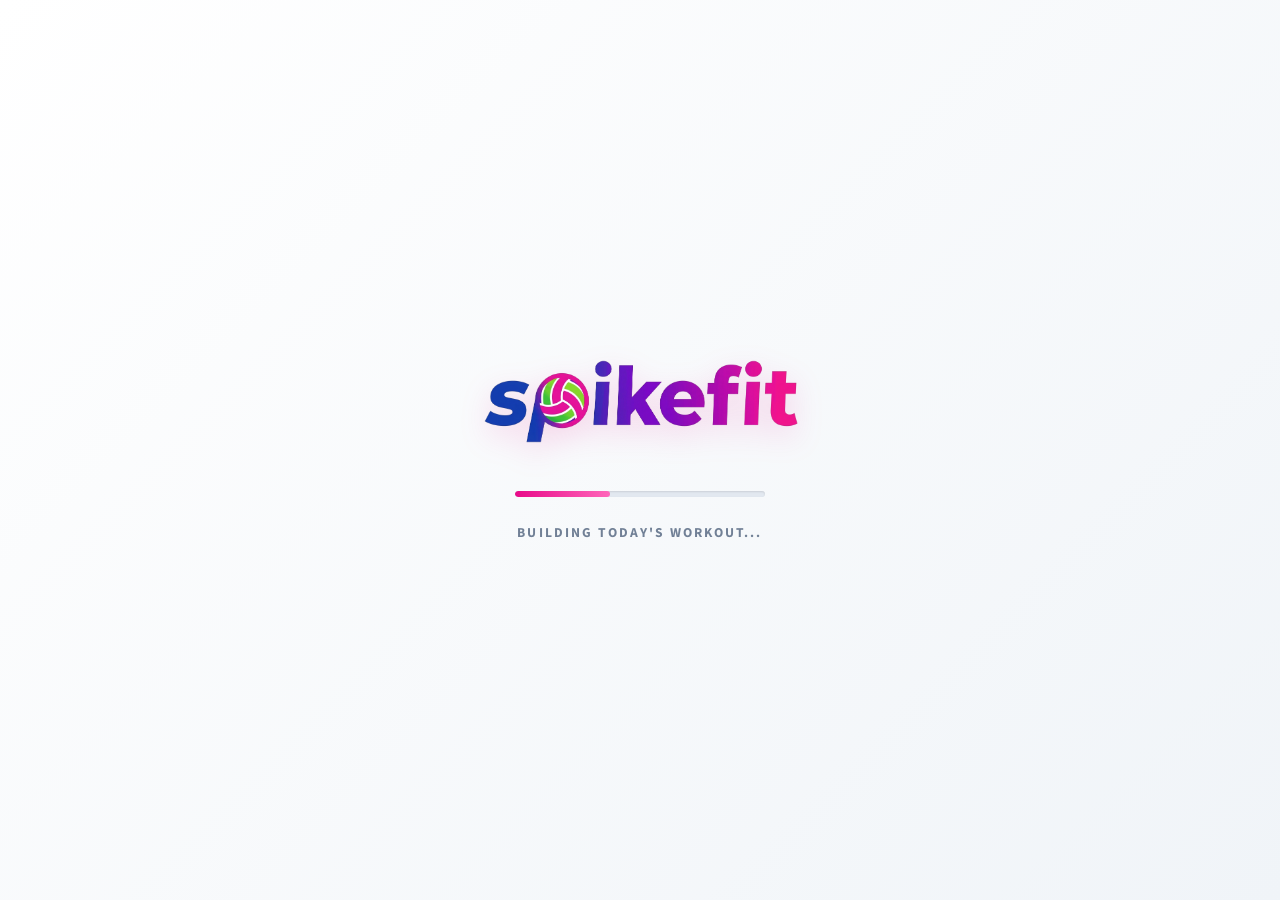
==== commit ec97b62a: "Update badge style Signed-off-by: jfrappier <jfrappier@users.noreply.github.com>" ====
--- a/index.html
+++ b/index.html
@@ -1,426 +1,1295 @@
 <!DOCTYPE html>
 <html lang="en">
 <head>
-    <meta charset="UTF-8">
-    <meta name="viewport" content="width=device-width, initial-scale=1.0, maximum-scale=1.0, user-scalable=no">
-    <title>SpikeFit — 30-Minute Volleyball Power Program</title>
-    <link rel="icon" type="image/png" href="favicon.png">
-    <link rel="apple-touch-icon" href="favicon.png">
-    <link rel="stylesheet" href="/fonts/fonts.css">
-    <style>
+  <meta charset="UTF-8">
+  <meta name="viewport" content="width=device-width, initial-scale=1.0, maximum-scale=1.0, user-scalable=no">
+  <title>SpikeFit: 30-Min Workouts</title>
+  <link rel="icon" type="image/png" href="favicon.png">
+  <link rel="apple-touch-icon" href="favicon.png">
+  <link rel="stylesheet" href="/fonts/fonts.css">
+  <style>
         :root {
-            --bg-body: #f4f6f8;
+            --bg-body: #f4f6f8; 
             --bg-panel: #ffffff;
-            --text-main: #2d3748;
+            --text-main: #2d3748; 
             --text-muted: #718096;
             --accent: #e80a89; 
             --accent-hover: #c90875;
-            --accent-light: #fce8f3;
+            --accent-light: #fce8f3; 
             --border: #e2e8f0;
             --radius-sm: 8px;
-            --radius-md: 16px;
-            --radius-lg: 24px;
-            --shadow-sm: 0 4px 6px -1px rgba(0,0,0,0.05);
-            --shadow-md: 0 10px 15px -3px rgba(0,0,0,0.05);
-            --shadow-lg: 0 20px 25px -5px rgba(232, 10, 137, 0.1);
+            --radius-md: 12px;
+            --radius-lg: 16px;
+            --shadow-sm: 0 2px 4px rgba(0,0,0,0.02);
+            --shadow-md: 0 4px 12px rgba(0,0,0,0.05);
+            --shadow-hover: 0 10px 25px rgba(232, 10, 137, 0.15);
         }
 
         * { box-sizing: border-box; margin: 0; padding: 0; }
         
         body { 
-            background-color: var(--bg-body);
+            background-color: var(--bg-body); 
             color: var(--text-muted); 
             font-family: 'Source Sans 3', Helvetica, sans-serif;
             font-weight: 400;
-            line-height: 1.6; 
-            overflow-x: hidden;
-        }
-
-        /* Animations */
-        @keyframes fadeUp {
-            from { opacity: 0; transform: translateY(20px); }
-            to { opacity: 1; transform: translateY(0); }
-        }
-
-        .animate-up {
-            animation: fadeUp 0.8s cubic-bezier(0.16, 1, 0.3, 1) forwards;
-            opacity: 0;
-        }
-        .delay-1 { animation-delay: 0.1s; }
-        .delay-2 { animation-delay: 0.2s; }
-        .delay-3 { animation-delay: 0.3s; }
-
-        /* Floating Nav */
-        header {
-            position: fixed;
-            top: 1.5rem;
-            left: 50%;
-            transform: translateX(-50%);
-            width: 90%;
-            max-width: 1000px;
-            background: rgba(255, 255, 255, 0.85);
-            backdrop-filter: blur(12px);
-            -webkit-backdrop-filter: blur(12px);
-            border: 1px solid rgba(226, 232, 240, 0.8);
-            border-radius: 100px;
-            padding: 0.75rem 1.5rem;
-            display: flex;
-            justify-content: space-between;
-            align-items: center;
-            z-index: 1000;
-            box-shadow: var(--shadow-sm);
-        }
-
-        .nav-logo {
-            font-weight: 700;
-            font-size: 1.25rem;
-            color: var(--text-main);
-            text-decoration: none;
-            display: flex;
-            align-items: center;
-            gap: 0.5rem;
-        }
-
-        .nav-logo img {
-            height: 28px;
-            width: auto;
-            display: block;
-        }
-
-        .nav-actions {
-            display: flex;
-            gap: 1rem;
-            align-items: center;
-        }
-
-        .btn-ghost {
-            color: var(--text-main);
-            text-decoration: none;
-            font-weight: 600;
-            font-size: 0.9rem;
-            transition: color 0.2s;
-        }
-
-        .btn-ghost:hover {
-            color: var(--accent);
-        }
-
-        .btn-primary {
-            background: var(--accent);
-            color: white;
-            text-decoration: none;
-            padding: 0.6rem 1.25rem;
-            border-radius: 100px;
-            font-weight: 700;
-            font-size: 0.9rem;
-            transition: all 0.2s ease;
-            box-shadow: 0 4px 10px rgba(232, 10, 137, 0.2);
-        }
-
-        .btn-primary:hover {
-            background: var(--accent-hover);
-            transform: translateY(-2px);
-            box-shadow: var(--shadow-lg);
-        }
-
-        /* Hero Section */
-        .hero {
-            padding: 10rem 1.5rem 6rem;
-            text-align: center;
-            max-width: 800px;
-            margin: 0 auto;
-            display: flex;
-            flex-direction: column;
-            align-items: center;
-        }
-
-        .pill-badge {
-            background: var(--accent-light);
-            color: var(--accent);
-            padding: 0.5rem 1rem;
-            border-radius: 100px;
-            font-size: 0.8rem;
-            font-weight: 700;
-            letter-spacing: 0.1em;
-            text-transform: uppercase;
-            margin-bottom: 2rem;
-            display: inline-block;
-        }
-
-        .hero h1 {
-            color: var(--text-main);
-            font-size: clamp(2.5rem, 5vw, 4rem);
-            font-weight: 800;
-            line-height: 1.1;
-            letter-spacing: -0.02em;
-            margin-bottom: 1.5rem;
-        }
-
-        .hero h1 span {
-            color: var(--accent);
-        }
-
-        .hero p {
-            font-size: clamp(1.1rem, 2vw, 1.25rem);
-            color: var(--text-muted);
-            max-width: 600px;
-            margin-bottom: 2.5rem;
-        }
-
-        .hero-ctas {
-            display: flex;
-            gap: 1rem;
-            justify-content: center;
-        }
-
-        .btn-outline {
-            background: transparent;
-            color: var(--text-main);
-            border: 2px solid var(--border);
-            text-decoration: none;
-            padding: 0.8rem 1.5rem;
-            border-radius: 100px;
-            font-weight: 700;
-            transition: all 0.2s ease;
-        }
-
-        .btn-outline:hover {
-            border-color: var(--text-main);
-            background: var(--bg-panel);
-        }
-
-        .hero-btn {
-            padding: 0.8rem 2rem;
-            font-size: 1rem;
-        }
-
-        /* Floating UI Preview */
-        .hero-preview {
-            margin-top: 4rem;
-            width: 100%;
-            max-width: 900px;
-            background: var(--bg-panel);
-            border: 1px solid var(--border);
-            border-radius: var(--radius-lg);
-            padding: 1rem;
-            box-shadow: var(--shadow-lg);
-            position: relative;
-        }
-
-        /* Bento Grid Features */
-        .features {
-            max-width: 1100px;
-            margin: 4rem auto 8rem;
-            padding: 0 1.5rem;
-        }
-
-        .section-header {
-            text-align: center;
-            margin-bottom: 3rem;
-        }
-
-        .section-header h2 {
-            font-size: 2rem;
-            color: var(--text-main);
-            font-weight: 800;
-        }
-
-        .bento-grid {
-            display: grid;
-            grid-template-columns: repeat(12, 1fr);
-            gap: 1.5rem;
-        }
-
-        .bento-card {
-            background: rgba(255, 255, 255, 0.7);
-            backdrop-filter: blur(10px);
-            -webkit-backdrop-filter: blur(10px);
-            border: 1px solid rgba(226, 232, 240, 0.8);
-            border-radius: var(--radius-lg);
-            padding: 2.5rem;
-            box-shadow: var(--shadow-sm);
-            transition: transform 0.3s ease, box-shadow 0.3s ease;
-            position: relative;
-            overflow: hidden;
-        }
-
-        .bento-card:hover {
-            transform: translateY(-5px);
-            box-shadow: var(--shadow-md);
-            border-color: var(--accent-light);
-            background: rgba(255, 255, 255, 0.9);
-        }
-
-        .bento-card h3 {
-            color: var(--text-main);
-            font-size: 1.25rem;
-            font-weight: 700;
-            margin-bottom: 0.75rem;
-        }
-
-        .card-large { grid-column: span 8; }
-        .card-small { grid-column: span 4; }
-
-        .icon-wrapper {
-            width: 48px;
-            height: 48px;
-            background: var(--accent-light);
-            color: var(--accent);
-            border-radius: 12px;
-            display: flex;
-            align-items: center;
-            justify-content: center;
-            margin-bottom: 1.5rem;
-        }
-
-        .icon-wrapper svg {
-            width: 24px;
-            height: 24px;
-        }
-
-        .bottom-cta {
-            text-align: center;
-            padding: 2rem 1.5rem 6rem;
-        }
-
-        /* Footer */
-        footer {
-            border-top: 1px solid var(--border);
-            padding: 4rem 1.5rem;
-            text-align: center;
-            background: rgba(255, 255, 255, 0.5); /* Let some background peek through */
-            backdrop-filter: blur(5px);
-        }
-
-        footer p {
-            font-size: 0.9rem;
-            margin-bottom: 1rem;
-        }
-
-        /* Responsive */
-        @media (max-width: 900px) {
-            .card-large, .card-small { grid-column: span 12; }
-        }
-
-        @media (max-width: 480px) {
-            .hero-ctas { flex-direction: column; width: 100%; }
-            .hero-ctas a { width: 100%; text-align: center; }
-            .nav-actions .btn-ghost { display: none; }
-        }
-    </style>
+            line-height: 1.75; 
+        }
+
+        h1, h2, h3 { 
+            color: var(--text-main); 
+            font-weight: 700; 
+            letter-spacing: 0.05em; 
+        }
+        h1, h2 { text-transform: uppercase; }
+
+        /* Splash Screen Styles */
+        #splash-screen {
+            position: fixed; top: 0; left: 0; width: 100%; height: 100%;
+            background: linear-gradient(135deg, #ffffff 0%, #f0f4f8 100%);
+            z-index: 9999; display: flex; flex-direction: column;
+            align-items: center; justify-content: center;
+            transition: opacity 0.6s cubic-bezier(0.16, 1, 0.3, 1), visibility 0.6s;
+        }
+        #splash-screen.hidden { opacity: 0; visibility: hidden; }
+
+        .splash-logo {
+            width: 80%; max-width: 320px; margin-bottom: 3rem;
+            animation: pulse 2.5s infinite ease-in-out;
+            filter: drop-shadow(0 10px 15px rgba(232, 10, 137, 0.15));
+        }
+        .splash-loader-container {
+            width: 60%; max-width: 250px; height: 6px;
+            background: var(--border); border-radius: 10px; overflow: hidden;
+            position: relative; box-shadow: inset 0 1px 2px rgba(0,0,0,0.1);
+        }
+        .splash-loader-bar {
+            height: 100%;
+            background: linear-gradient(90deg, var(--accent), #ff66ba, var(--accent));
+            background-size: 200% 100%; width: 0%; border-radius: 10px;
+            animation: shimmer 1.5s infinite linear;
+        }
+        .splash-text {
+            margin-top: 1.5rem; font-size: 0.85rem; font-weight: 700;
+            color: var(--text-muted); letter-spacing: 0.15em; text-transform: uppercase;
+        }
+
+        @keyframes pulse { 0%, 100% { transform: scale(1); opacity: 1; } 50% { transform: scale(1.03); opacity: 0.9; } }
+        @keyframes shimmer { 0% { background-position: 100% 0; } 100% { background-position: -100% 0; } }
+
+        /* Layout Structure */
+        #wrapper { display: flex; flex-direction: row; min-height: 100vh; }
+        #header {
+            width: 30%; background: var(--bg-panel); padding: 4em 3em;
+            border-right: solid 1px var(--border); display: flex;
+            flex-direction: column; justify-content: flex-start;
+            position: sticky; top: 0; height: 100vh; overflow-y: auto;
+            box-shadow: 2px 0 15px rgba(0,0,0,0.02); z-index: 10;
+        }
+        #header h1 { margin-bottom: 0.25em; }
+        .header-logo { width: 100%; max-width: 220px; height: auto; display: block; }
+        #header p { color: var(--accent); font-size: 0.9em; font-weight: 600; letter-spacing: 0.15em; text-transform: uppercase; margin-bottom: 3em; }
+
+        /* Navigation */
+        .nav { display: flex; flex-direction: column; gap: 0.75em; }
+        .nav button {
+            appearance: none; background: transparent; border: solid 2px transparent;
+            border-radius: var(--radius-sm); color: var(--text-muted); cursor: pointer;
+            font-family: 'Source Sans 3', sans-serif; font-size: 0.85em; font-weight: 700;
+            letter-spacing: 0.2em; padding: 1.25em 2em; text-align: center; text-transform: uppercase;
+            transition: all 0.2s ease-in-out; width: 100%; display: flex; align-items: center; justify-content: flex-start; gap: 1em;
+        }
+        .nav button svg { width: 20px; height: 20px; flex-shrink: 0; }
+        .nav button:hover { background: var(--bg-body); color: var(--text-main); }
+        .nav button.active { background: var(--bg-panel); border-color: var(--accent); color: var(--accent); box-shadow: var(--shadow-sm); }
+
+        /* Right Content Panel */
+        #main { width: 70%; padding: 4em 5em; display: flex; flex-direction: column; }
+        .container { display: none; max-width: 800px; margin: 0 auto; width: 100%; flex: 1; }
+        .container.active { display: block; animation: fadeIn 0.4s cubic-bezier(0.16, 1, 0.3, 1); }
+
+        @keyframes fadeIn { from { opacity: 0; transform: translateY(15px); } to { opacity: 1; transform: translateY(0); } }
+
+        /* Section Headings */
+        .workout-section h2, #calendar h2 { font-size: 1.1em; color: var(--text-muted); border-bottom: none; padding-bottom: 0; margin-bottom: 1.5em; display: flex; align-items: center; }
+        .workout-section h2::after { content: ''; flex: 1; height: 1px; background: var(--border); margin-left: 1em; }
+        .workout-section { margin-bottom: 3.5em; }
+
+        /* Workout Progress Bar */
+        .progress-container {
+            width: 100%; background-color: var(--border); border-radius: 20px;
+            height: 8px; margin: 1.5em 0 2.5em 0; overflow: hidden; display: none;
+        }
+        .progress-bar { height: 100%; background: linear-gradient(90deg, var(--accent), #ff66ba); width: 0%; border-radius: 20px; transition: width 0.4s cubic-bezier(0.16, 1, 0.3, 1); }
+
+        /* Exercise Cards */
+        .exercise-card {
+            background: var(--bg-panel); border: solid 1px var(--border); border-radius: var(--radius-md);
+            padding: 1.75em; margin-bottom: 1em; display: flex; align-items: flex-start;
+            transition: all 0.2s cubic-bezier(0.16, 1, 0.3, 1); box-shadow: var(--shadow-sm); cursor: pointer; position: relative; overflow: hidden;
+        }
+        .exercise-card:hover { border-color: var(--accent); box-shadow: var(--shadow-hover); transform: translateY(-2px); }
+        .exercise-card.disabled { cursor: not-allowed; }
+        .exercise-card.completed { background-color: #f8fafc; opacity: 0.7; border-color: transparent; transform: none; box-shadow: none; }
+        .exercise-card.completed::before { content: ''; position: absolute; left: 0; top: 0; bottom: 0; width: 4px; background-color: #4CAF50; }
+        .exercise-card.completed .title { text-decoration: line-through; color: var(--text-muted); }
+
+        /* Checkbox Styling */
+        .checkbox-container { margin-right: 1.5em; padding-top: 0.1em; }
+        input[type="checkbox"] {
+            appearance: none; width: 1.75em; height: 1.75em; border: 2px solid #cbd5e0;
+            border-radius: 6px; outline: none; cursor: pointer; position: relative;
+            transition: all 0.2s ease; background: #ffffff;
+        }
+        input[type="checkbox"]:hover:not(:disabled) { border-color: var(--accent); }
+        input[type="checkbox"]:checked { background-color: var(--accent); border-color: var(--accent); animation: popIn 0.3s cubic-bezier(0.16, 1, 0.3, 1); }
+        input[type="checkbox"]:disabled { background-color: #f0f4f8; border-color: #cbd5e0; cursor: not-allowed; opacity: 0.6; }
+
+        @keyframes popIn { 0% { transform: scale(0.8); } 50% { transform: scale(1.1); } 100% { transform: scale(1); } }
+        input[type="checkbox"]:checked::after { content: '✔'; color: white; position: absolute; top: 50%; left: 50%; transform: translate(-50%, -50%); font-size: 1em; }
+
+        .exercise-info { flex: 1; }
+        .title { color: var(--text-main); font-weight: 700; font-size: 1.25em; display: block; margin-bottom: 0.25em; letter-spacing: 0.02em;}
+        .reps { font-size: 0.8em; font-weight: 700; color: var(--accent); margin-bottom: 1em; display: inline-block; text-transform: uppercase; letter-spacing: 0.1em; background: var(--accent-light); padding: 0.3em 0.8em; border-radius: var(--radius-sm);}
+        .notes { font-size: 1em; margin-bottom: 1em; color: var(--text-muted); }
+        
+        .video-link {
+            display: inline-flex; align-items: center; font-size: 0.75em; color: var(--text-main);
+            text-decoration: none; font-weight: 700; text-transform: uppercase; letter-spacing: 0.1em;
+            background: var(--bg-body); padding: 0.5em 1.2em; border-radius: 20px; transition: all 0.2s;
+        }
+        .video-link:hover { background: var(--border); color: var(--text-main); }
+        .video-link::before { content: '▶'; margin-right: 0.6em; color: var(--accent); font-size: 0.9em; }
+
+        .level-toggle { display: flex; margin-bottom: 2em; background: #e2e8f0; border-radius: var(--radius-lg); padding: 0.3em; position: relative; }
+        .level-toggle button { flex: 1; padding: 1em 0.5em; border: none; background: transparent; border-radius: var(--radius-md); font-family: 'Source Sans 3', sans-serif; font-weight: 700; text-transform: uppercase; letter-spacing: 0.05em; font-size: 0.8em; cursor: pointer; transition: all 0.3s cubic-bezier(0.16, 1, 0.3, 1); color: var(--text-muted); z-index: 2; }
+        .level-toggle button:hover { color: var(--text-main); }
+        .level-toggle button.active { background: #ffffff; color: var(--accent); box-shadow: var(--shadow-md); }
+
+        .month-header { display: flex; justify-content: space-between; align-items: center; margin-bottom: 2em; }
+        .month-header button { background: var(--bg-panel); border: solid 1px var(--border); padding: 0.75em 1.5em; cursor: pointer; border-radius: var(--radius-sm); font-family: 'Source Sans 3', sans-serif; font-weight: 700; text-transform: uppercase; letter-spacing: 0.1em; font-size: 0.8em; color: var(--text-main); transition: all 0.2s ease; box-shadow: var(--shadow-sm);}
+        .month-header button:hover { border-color: var(--accent); color: var(--accent); }
+        .month-header button:disabled { opacity: 0.4; cursor: not-allowed; border-color: var(--border); color: var(--text-muted); box-shadow: none;}
+        
+        .month-grid { display: grid; grid-template-columns: repeat(7, 1fr); gap: 0.5em; text-align: center; }
+        .month-day-header { font-weight: 700; font-size: 0.8em; color: var(--text-muted); text-transform: uppercase; padding-bottom: 0.5em; letter-spacing: 0.1em;}
+        .month-date { border: solid 1px var(--border); padding: 1.5em 0; border-radius: var(--radius-md); background: var(--bg-panel); font-size: 1.1em; font-weight: 600; color: var(--text-main); }
+        .month-date.completed { background: linear-gradient(135deg, var(--accent) 0%, var(--accent-hover) 100%); color: #ffffff; border-color: transparent; box-shadow: var(--shadow-md); }
+        .month-date.empty { background: transparent; border: none; }
+        
+        /* Action Buttons */
+        .btn-reset { display: block; width: 100%; appearance: none; background: transparent; border: solid 2px var(--border); border-radius: var(--radius-sm); color: var(--text-main); cursor: pointer; font-family: 'Source Sans 3', sans-serif; font-size: 0.9em; font-weight: 700; letter-spacing: 0.2em; padding: 1.25em; text-align: center; text-transform: uppercase; transition: all 0.2s ease; margin-top: 3em; }
+        .btn-reset:hover { border-color: var(--accent); color: var(--accent); }
+        .btn-start { background: var(--accent); color: #ffffff; border-color: var(--accent); margin-top: 0; box-shadow: var(--shadow-md);}
+        .btn-start:hover { background: var(--accent-hover); border-color: var(--accent-hover); color: #ffffff; }
+        .btn-start.started { background: var(--text-main); border-color: var(--text-main); cursor: default; box-shadow: none; }
+        .btn-start.started:hover { background: var(--text-main); border-color: var(--text-main); color: #ffffff; }
+        .btn-complete { background: var(--accent); color: #ffffff; border-color: var(--accent); margin-top: 3em; margin-bottom: 1em; box-shadow: var(--shadow-md);}
+        .btn-complete:hover:not(:disabled) { background: var(--accent-hover); border-color: var(--accent-hover); color: #ffffff; box-shadow: var(--shadow-hover); transform: translateY(-1px);}
+        .btn-complete:disabled { background: var(--border); color: var(--text-muted); border-color: var(--border); cursor: not-allowed; box-shadow: none; transform: none; }
+
+        .calendar-day { background: var(--bg-panel); border: solid 1px var(--border); border-left: solid 4px var(--border); padding: 1.5em 2em; border-radius: var(--radius-md); cursor: pointer; transition: all 0.2s ease; box-shadow: var(--shadow-sm); }
+        .calendar-day:hover { border-left-color: var(--accent); transform: translateX(4px); box-shadow: var(--shadow-md); }
+        .calendar-day.today { border-left-color: var(--accent); background: #ffffff; box-shadow: var(--shadow-hover); }
+
+        /* Modals */
+        .modal-overlay { display: none; position: fixed; top: 0; left: 0; width: 100%; height: 100%; background: rgba(0,0,0,0.6); z-index: 1000; align-items: center; justify-content: center; animation: fadeIn 0.3s ease-in-out; backdrop-filter: blur(4px); }
+        .modal-content { background: var(--bg-panel); padding: 3em 2em; border-radius: var(--radius-lg); text-align: center; max-width: 400px; width: 90%; box-shadow: 0 20px 40px rgba(0,0,0,0.2); position: relative; }
+        .modal-content h2 { margin-bottom: 0.5em; color: var(--text-main); }
+        
+        /* Updated Share Preview Styling */
+        #share-image-preview { width: 100%; border-radius: var(--radius-sm); margin-bottom: 1.5em; box-shadow: var(--shadow-md); display: none; }
+        .badge-loader { width: 40px; height: 40px; border: 4px solid var(--border); border-top-color: var(--accent); border-radius: 50%; animation: spin 1s linear infinite; margin: 2em auto; display: none; }
+        
+        .badge-details { background: var(--bg-body); padding: 1.5em; border-radius: var(--radius-sm); margin-bottom: 2em; border: 1px solid var(--border); }
+        .badge-details p { margin: 0.25em 0; font-weight: 600; color: var(--text-muted); font-size: 0.9em; letter-spacing: 0.05em; text-transform: uppercase;}
+        .badge-details p span { color: var(--text-main); }
+        
+        .btn-share { background: var(--accent); color: white; border-color: var(--accent); margin-bottom: 1em; width: 100%; margin-top: 0; padding: 1.25em;}
+        .btn-share:hover { background: var(--accent-hover); border-color: var(--accent-hover); color: white;}
+        .btn-close-modal { background: transparent; color: var(--text-muted); border-color: var(--text-muted); width: 100%; padding: 1em; margin-top: 0; }
+        .btn-close-modal:hover { border-color: var(--text-main); color: var(--text-main); }
+
+        #disclaimer-modal .modal-content { max-width: 550px; width: calc(100vw - 100px); min-width: 280px; max-height: calc(100vh - 100px); display: flex; flex-direction: column; text-align: left; padding: 2em 1.5em; }
+        #disclaimer-modal h2 { text-align: center; color: var(--accent); margin-bottom: 0.5em; font-size: 1.5em; flex-shrink: 0; }
+        .scroll-note { text-align: center; color: var(--accent); font-size: 0.85em; font-style: italic; margin-bottom: 1em; flex-shrink: 0; }
+        .disclaimer-text-scroll { overflow-y: auto; flex-grow: 1; padding-right: 0.5em; border-top: 1px solid var(--border); border-bottom: 1px solid var(--border); margin-bottom: 1em; padding-top: 1em; }
+        #disclaimer-modal p { font-size: 0.95em; margin-bottom: 1em; color: var(--text-main); line-height: 1.6; }
+        #disclaimer-modal .strong-disclaimer { font-weight: 700; text-transform: uppercase; font-size: 0.85em; color: var(--text-muted); text-align: center; margin-bottom: 2em; letter-spacing: 0.05em; }
+        .btn-agree { flex-shrink: 0; appearance: none; border: none; border-radius: var(--radius-sm); background: var(--text-main); color: #ffffff; margin-top: 0.5em; width: 100%; padding: 1.25em; font-size: 1em; font-weight: 700; letter-spacing: 0.15em; text-transform: uppercase; cursor: pointer; transition: all 0.2s ease;}
+        .btn-agree:hover { background: var(--text-muted); }
+
+        #site-footer { margin-top: auto; padding-top: 3em; border-top: solid 1px var(--border); text-align: center; color: var(--text-muted); font-size: 0.85em; display: flex; flex-direction: column; align-items: center; gap: 1em; width: 100%; max-width: 800px; align-self: center; }
+        .footer-links { display: flex; gap: 1.5em; align-items: center; justify-content: center; flex-wrap: wrap; }
+        .footer-links a { color: var(--text-muted); text-decoration: none; font-weight: 600; text-transform: uppercase; letter-spacing: 0.1em; transition: color 0.2s ease; font-size: 0.9em; }
+        .footer-links a:hover { color: var(--accent); }
+        .footer-links .separator { color: var(--border); }
+
+        /* Toast Notification */
+        .toast-container { position: fixed; bottom: 40px; left: 50%; transform: translateX(-50%) translateY(150px); background: var(--bg-panel); border: 2px solid var(--accent); border-radius: var(--radius-lg); padding: 1.25em 1.5em; box-shadow: 0 10px 30px rgba(232, 10, 137, 0.2); display: flex; align-items: center; gap: 1em; z-index: 2000; opacity: 0; visibility: hidden; transition: all 0.5s cubic-bezier(0.16, 1, 0.3, 1); width: 90%; max-width: 400px; }
+        .toast-container.show { transform: translateX(-50%) translateY(0); opacity: 1; visibility: visible; }
+        .toast-icon { font-size: 2.2em; filter: drop-shadow(0 4px 6px rgba(0,0,0,0.1)); }
+        .toast-content { flex: 1; text-align: left; }
+        .toast-title { color: var(--text-main); font-weight: 700; font-size: 1.05em; margin-bottom: 0.2em; letter-spacing: 0.02em; text-transform: uppercase; }
+        .toast-text { color: var(--text-muted); font-size: 0.85em; line-height: 1.4; }
+        .toast-close { background: none; border: none; color: var(--text-muted); font-size: 1.8em; cursor: pointer; padding: 0; line-height: 1; transition: color 0.2s; }
+        .toast-close:hover { color: var(--accent); }
+
+        /* Responsive Design */
+        @media screen and (max-width: 980px) {
+            #wrapper { flex-direction: column; padding-bottom: 85px; }
+            #header { width: 100%; height: auto; position: relative; padding: 2em 1.5em; border-right: none; border-bottom: solid 1px var(--border); text-align: center; }
+            .header-logo { margin: 0 auto; }
+            #header p { margin-bottom: 0; }
+            .nav { flex-direction: row; position: fixed; bottom: 0; left: 0; width: 100%; background: var(--bg-panel); border-top: 1px solid var(--border); box-shadow: 0 -4px 15px rgba(0,0,0,0.05); z-index: 1000; gap: 0; padding-bottom: env(safe-area-inset-bottom); justify-content: space-around; }
+            .nav button { width: 25%; padding: 0.8em 0.2em calc(0.8em + env(safe-area-inset-bottom)); border-radius: 0; border: none; border-top: 3px solid transparent; font-size: 0.65em; height: auto; flex-direction: column; align-items: center; justify-content: center; gap: 0.4em; }
+            .nav button svg { width: 22px; height: 22px; stroke-width: 2px; }
+            .nav button.active { background: transparent; border-top-color: var(--accent); color: var(--accent); box-shadow: none; }
+            #main { width: 100%; padding: 3em 1.5em; }
+        }
+        @media screen and (max-width: 480px) {
+            #main { padding: 2em 1em; }
+            .exercise-card { flex-direction: column; position: relative; padding: 1.5em; }
+            .checkbox-container { position: absolute; top: 1.5em; right: 1.25em; margin: 0; }
+            .title { padding-right: 2.5em; font-size: 1.1em;}
+            .level-toggle { flex-direction: column; border-radius: var(--radius-md); padding: 0.5em;}
+            .level-toggle button { margin-bottom: 0.25em; }
+            .month-grid { gap: 0.25em; }
+            .month-date { padding: 1em 0; font-size: 0.9em; }
+            .footer-links { flex-direction: column; gap: 0.8em; }
+            .footer-links .separator { display: none; }
+        }
+        @keyframes spin { 100% { transform: rotate(360deg); } }
+  </style>
 </head>
 <body>
 
-    <header class="animate-up">
-        <a href="#" class="nav-logo">
-            <img src="https://raw.githubusercontent.com/jfrappier/spikefit/refs/heads/main/logo.png" alt="SpikeFit" style="height: 32px; width: auto;">
-        </a>
-        <div class="nav-actions">
-            <a href="/auth.html" class="btn-ghost">Log In</a>
-            <a href="/auth.html" class="btn-primary">Start Training</a>
+    <div id="splash-screen">
+        <img src="logo.png" alt="SpikeFit Logo" class="splash-logo" onerror="this.onerror=null; this.src='https://raw.githubusercontent.com/jfrappier/spikefit/refs/heads/main/logo.png'">
+        <div class="splash-loader-container">
+            <div id="splash-progress" class="splash-loader-bar"></div>
         </div>
-    </header>
-
-    <main>
-        <section class="hero">
-            <div class="pill-badge animate-up delay-1">Built for Volleyball</div>
-            <h1 class="animate-up delay-1">Elevate Your Game.<br><span>30 Minutes a Day.</span></h1>
-            <p class="animate-up delay-2">A progressive, zero-dependency daily power program designed specifically to improve vertical, agility, and swing mechanics.</p>
-            <div class="hero-ctas animate-up delay-3">
-                <a href="/auth.html" class="btn-primary hero-btn">Start Workout</a>
-                <a href="#features" class="btn-outline hero-btn">Explore Program</a>
+        <div id="splash-text" class="splash-text">Loading Local Data...</div>
+    </div>
+
+    <div id="wrapper">
+        <header id="header">
+            <h1><img src="logo.png" alt="SpikeFit" class="header-logo" onerror="this.onerror=null; this.src='https://raw.githubusercontent.com/jfrappier/spikefit/refs/heads/main/logo.png'"></h1>
+            <p id="current-workout-title">30-Min Power Program</p>
+            
+            <div class="nav" id="main-nav">
+                <button class="active" onclick="switchTab('daily')">
+                    <svg viewBox="0 0 24 24" fill="none" stroke="currentColor" stroke-linecap="round" stroke-linejoin="round"><path d="m3 9 9-7 9 7v11a2 2 0 0 1-2 2H5a2 2 0 0 1-2-2z"></path><polyline points="9 22 9 12 15 12 15 22"></polyline></svg>
+                    <span>Today</span>
+                </button>
+                <button onclick="switchTab('schedule')">
+                    <svg viewBox="0 0 24 24" fill="none" stroke="currentColor" stroke-linecap="round" stroke-linejoin="round"><line x1="8" y1="6" x2="21" y2="6"></line><line x1="8" y1="12" x2="21" y2="12"></line><line x1="8" y1="18" x2="21" y2="18"></line><line x1="3" y1="6" x2="3.01" y2="6"></line><line x1="3" y1="12" x2="3.01" y2="12"></line><line x1="3" y1="18" x2="3.01" y2="18"></line></svg>
+                    <span>Schedule</span>
+                </button>
+                <button onclick="switchTab('history')">
+                    <svg viewBox="0 0 24 24" fill="none" stroke="currentColor" stroke-linecap="round" stroke-linejoin="round"><rect x="3" y="4" width="18" height="18" rx="2" ry="2"></rect><line x1="16" y1="2" x2="16" y2="6"></line><line x1="8" y1="2" x2="8" y2="6"></line><line x1="3" y1="10" x2="21" y2="10"></line></svg>
+                    <span>Calendar</span>
+                </button>
+                <button onclick="openPrivacyModal()">
+                    <svg viewBox="0 0 24 24" fill="none" stroke="currentColor" stroke-linecap="round" stroke-linejoin="round"><path d="M12 22s8-4 8-10V5l-8-3-8 3v7c0 6 8 10 8 10z"></path></svg>
+                    <span>Privacy</span>
+                </button>
             </div>
-
-            <!-- UI Preview -->
-            <div class="hero-preview animate-up delay-3" style="background: linear-gradient(180deg, rgba(255,255,255,0.8) 0%, rgba(244,246,248,0.4) 100%); backdrop-filter: blur(10px); min-height: 200px; display: flex; align-items: center; justify-content: center; border-radius: var(--radius-lg);">
-                <div style="background: rgba(255, 255, 255, 0.95); padding: 2rem; border-radius: 12px; box-shadow: var(--shadow-sm); width: 80%; text-align: left; border: 1px solid var(--border);">
-                    <div style="display: flex; justify-content: space-between; margin-bottom: 1.5rem; border-bottom: 1px solid var(--border); padding-bottom: 1rem;">
-                        <h3 style="color: var(--text-main);">Superset 1 <span style="color: var(--text-muted); font-size: 0.9rem; font-weight: normal;">(4 Rounds)</span></h3>
-                    </div>
-                    <div style="display: flex; align-items: center; gap: 1rem;">
-                        <div style="width: 24px; height: 24px; border: 2px solid var(--border); border-radius: 6px;"></div>
-                        <div style="flex-grow: 1;">
-                            <strong style="color: var(--text-main); display: block;">Seated Box Jumps</strong>
-                        </div>
-                        <span style="color: var(--accent); font-size: 0.8rem; font-weight: bold; background: var(--accent-light); padding: 0.2rem 0.5rem; border-radius: 4px;">5 REPS</span>
-                    </div>
-                    <div style="display: flex; align-items: center; gap: 1rem; margin-top: 1rem;">
-                        <div style="width: 24px; height: 24px; border: 2px solid var(--border); border-radius: 6px;"></div>
-                        <div style="flex-grow: 1;">
-                            <strong style="color: var(--text-main); display: block;">Pogo Hops</strong>
-                        </div>
-                        <span style="color: var(--accent); font-size: 0.8rem; font-weight: bold; background: var(--accent-light); padding: 0.2rem 0.5rem; border-radius: 4px;">20 SECONDS</span>
-                    </div>
+        </header>
+
+        <main id="main">
+            <div id="daily" class="container active">
+                <div id="workout-controls" style="margin-bottom: 1.5em; text-align: center;">
+                    <button id="btn-start-workout" class="btn-reset btn-start" onclick="startWorkout()">Start Workout</button>
                 </div>
+                <div class="progress-container" id="progress-container">
+                    <div class="progress-bar" id="progress-bar"></div>
+                </div>
+                <div id="workout-content"></div>
+                <button class="btn-reset btn-complete" onclick="markWorkoutComplete()">Mark Workout Complete</button>
+                <button class="btn-reset" style="margin-top: 0; color: var(--text-muted);" onclick="resetDay()">Reset Today's Progress</button>
             </div>
-        </section>
-
-        <section id="features" class="features">
-            <div class="section-header animate-up">
-                <h2>Designed for the Court</h2>
+
+            <div id="schedule" class="container">
+                <h2 style="font-size: 1.5em; border:none; margin-bottom: 0.5em; color: var(--text-main);">Rotating Schedule</h2>
+                <p style="margin-bottom: 2em; color: var(--text-muted);">Select a day below to set it as your current active workout.</p>
+                <div class="level-toggle">
+                    <button id="btn-level-beginner" class="active" onclick="setLevel('beginner')">Beginner</button>
+                    <button id="btn-level-intermediate" onclick="setLevel('intermediate')">Intermediate</button>
+                    <button id="btn-level-advanced" onclick="setLevel('advanced')">Advanced</button>
+                </div>
+                <div id="schedule-content" style="display: grid; gap: 1em;"></div>
             </div>
-            
-            <div class="bento-grid">
+
+            <div id="history" class="container">
+                <h2 style="font-size: 1.5em; border:none; margin-bottom: 0.5em; color: var(--text-main);">Workout History</h2>
+                <p style="margin-bottom: 2em; color: var(--text-muted);">Track your completed workouts.</p>
+                <div class="month-header">
+                    <button onclick="changeMonth(-1)" id="btn-prev-month">&lt; Prev</button>
+                    <h3 id="month-year-display" style="margin:0; border:none; padding:0; letter-spacing: 0.1em; text-transform: uppercase;"></h3>
+                    <button onclick="changeMonth(1)" id="btn-next-month">Next &gt;</button>
+                </div>
+                <div class="month-grid" id="month-grid-content"></div>
+            </div>
+
+            <footer id="site-footer">
+                <div class="footer-links">
+                    <a href="#" onclick="event.preventDefault(); openPrivacyModal();">Data Privacy</a>
+                    <span class="separator">|</span>
+                    <a href="#" onclick="event.preventDefault(); openDisclaimerModal();">Terms & Disclaimer</a>
+                </div>
+            </footer>
+        </main>
+    </div>
+
+    <!-- Modals -->
+    <div id="badge-modal" class="modal-overlay">
+        <div class="modal-content">
+            <h2 style="margin-bottom: 1em;">Workout Complete!</h2>
+            
+            <!-- Generated Image Preview -->
+            <div id="badge-loader" class="badge-loader"></div>
+            <img id="share-image-preview" src="" alt="Workout Badge">
+            
+            <p style="margin-bottom: 1.5em; color: var(--text-muted); font-size: 0.9em;">Show off your hard work!</p>
+
+            <button id="btn-share-badge" class="btn-reset btn-share" onclick="shareBadge()" disabled>Generating Badge...</button>
+            <button class="btn-reset btn-close-modal" onclick="closeBadgeModal()">Close</button>
+        </div>
+    </div>
+
+    <div id="disclaimer-modal" class="modal-overlay">
+        <div class="modal-content">
+            <h2>Medical Disclaimer & Terms of Use</h2>
+            <p class="scroll-note">Please scroll to the bottom to read and agree.</p>
+            <div class="disclaimer-text-scroll">
+                <p class="strong-disclaimer">Please read carefully before proceeding.</p>
+                <p>The exercises, workouts, and information provided on this page are for <strong>educational and example purposes only</strong>. They are not intended as a substitute for professional medical advice, diagnosis, or treatment.</p>
+                <p><strong>Always consult with a qualified healthcare provider or physician</strong> before beginning any new exercise program or fitness regimen. You should be in good physical condition and be able to participate safely in the exercises.</p>
+                <p>By using this application, you understand and agree that there is an inherent risk of injury associated with participating in any physical activity. You assume all risks and voluntarily choose to participate at your own free will.</p>
+                <p>The creator(s), host(s), and authors of this page explicitly disclaim any liability, loss, or risk, personal or otherwise, which is incurred as a consequence, directly or indirectly, of the use and application of any of the contents herein. <strong>You agree to indemnify and hold harmless the creator(s) from any and all claims, demands, or causes of action arising out of your use of this site.</strong></p>
+            </div>
+            <button class="btn-agree" onclick="acceptDisclaimer()">I Understand and Agree</button>
+        </div>
+    </div>
+
+    <div id="privacy-modal" class="modal-overlay">
+        <div class="modal-content" style="max-width: 600px; text-align: left;">
+            <h2 style="text-align: center; color: var(--accent); margin-bottom: 1em; font-size: 1.5em;">Data Privacy Policy</h2>
+            <p style="font-size: 0.9em; margin-bottom: 1em; color: var(--text-main); line-height: 1.6;"><strong>1. Local Storage Only:</strong> SpikeFit operates entirely within your web browser. All workout data, completion dates, and preferences are stored exclusively in your device's Local Storage. The author does not collect, transmit, track, or store any of your personal information, health data, or location data.</p>
+            <p style="font-size: 0.9em; margin-bottom: 1em; color: var(--text-main); line-height: 1.6;"><strong>2. Third-Party Hosting:</strong> This application is hosted via GitHub Pages and Cloudflare. While the application itself does not track you, GitHub and Cloudflare may collect standard web server logs (including IP addresses, browser types, and referring pages) as part of their standard hosting infrastructure. Please review [GitHub](https://docs.github.com/en/site-policy/privacy-policies/github-general-privacy-statement) and [Cloudflare's](https://www.cloudflare.com/privacypolicy/) privacy policy for more details.</p>
+            <p style="font-size: 0.9em; margin-bottom: 1em; color: var(--text-main); line-height: 1.6;"><strong>3. GDPR, CCPA, & Compliance:</strong> Because we do not collect, process, sell, or control your personal data or Personally Identifiable Information (PII), we inherently align with data minimization principles. You retain 100% control over your data. To permanently delete all your data, simply clear your browser's local storage or cache.</p>
+            <button class="btn-reset btn-close-modal" style="margin-top: 1.5em;" onclick="closePrivacyModal()">Close Privacy Policy</button>
+        </div>
+    </div>
+
+    <div id="app-toast" class="toast-container">
+        <div class="toast-icon" id="toast-icon">🥤</div>
+        <div class="toast-content">
+            <div class="toast-title" id="toast-title">Time to Refuel!</div>
+            <div class="toast-text" id="toast-text">Don't forget to grab a protein shake or a healthy snack for recovery.</div>
+        </div>
+        <button class="toast-close" onclick="closeToast()">&times;</button>
+    </div>
+
+    <script>
+        // --- Workout Database ---
+        const workouts = {
+            'A': {
+                name: 'Workout A: Vertical Power',
+                blocks: [
+                    {
+                        title: 'Superset 1 (4 Rounds - Rest 60-90s)',
+                        exercises: [
+                            { id: 'a1', name: 'Seated Box Jumps', reps: '5 reps', notes: 'Explode up, jump down, land on two feet.', video: 'Seated Box Jumps' },
+                            { id: 'a2', name: 'Pogo Jumps', reps: '15 seconds', notes: 'Max ankle stiffness.', video: 'Pogo Jumps exercise' }
+                        ]
+                    },
+                    {
+                        title: 'Superset 2 (3 Rounds - Rest 60s)',
+                        exercises: [
+                            { id: 'a3', name: 'DB Reverse Lunges', reps: '8 reps / leg', notes: 'Drive through front heel.', video: 'Dumbbell Reverse Lunges' },
+                            { id: 'a4', name: 'Dead Bugs', reps: '10 reps / side', notes: 'Lower back glued to floor.', video: 'Dead Bug exercise' }
+                        ]
+                    }
+                ]
+            },
+            'A2': {
+                name: 'Workout A: Vertical Power (Intermediate)',
+                blocks: [
+                    {
+                        title: 'Superset 1 (4 Rounds - Rest 60-90s)',
+                        exercises: [
+                            { id: 'a2-1', name: 'Seated Box Jumps', reps: '5 reps', notes: 'Explode up, jump down, land on two feet.', video: 'Seated Box Jumps' },
+                            { id: 'a2-2', name: 'Pogo Jumps', reps: '20 seconds', notes: 'Max ankle stiffness and height.', video: 'Pogo Jumps exercise' },
+                            { id: 'a2-3', name: 'Broad Jumps', reps: '5 reps', notes: 'Explode forward, stick the landing.', video: 'Broad Jumps' }
+                        ]
+                    },
+                    {
+                        title: 'Superset 2 (3 Rounds - Rest 60s)',
+                        exercises: [
+                            { id: 'a2-4', name: 'DB Reverse Lunges', reps: '10 reps / leg', notes: 'Drive through front heel.', video: 'Dumbbell Reverse Lunges' },
+                            { id: 'a2-5', name: 'Dead Bugs', reps: '12 reps / side', notes: 'Lower back glued to floor.', video: 'Dead Bug exercise' },
+                            { id: 'a2-6', name: 'DB Romanian Deadlifts', reps: '10 reps', notes: 'Hinge at the hips, slight knee bend.', video: 'Dumbbell RDL' }
+                        ]
+                    }
+                ]
+            },
+            'B': {
+                name: 'Workout B: Upper Body Armor',
+                blocks: [
+                    {
+                        title: 'Superset 1 (4 Rounds - Rest 60-90s)',
+                        exercises: [
+                            { id: 'b1', name: 'DB Push Press', reps: '8 reps', notes: 'Slight knee dip to drive up.', video: 'Dumbbell Push Press' },
+                            { id: 'b2', name: 'Pull-Ups or DB Rows', reps: '8-10 reps', notes: 'Squeeze back at the top.', video: 'Dumbbell Rows' }
+                        ]
+                    },
+                    {
+                        title: 'Superset 2 (3 Rounds - Rest 60s)',
+                        exercises: [
+                            { id: 'b3', name: 'DB Scaption (Y-Raises)', reps: '10 reps', notes: '45-deg angle, thumbs up.', video: 'Dumbbell Scaption' },
+                            { id: 'b4', name: 'Weighted Russian Twists', reps: '15 reps / side', notes: 'Rotate torso, not just arms.', video: 'Weighted Russian Twists' }
+                        ]
+                    }
+                ]
+            },
+            'B2': {
+                name: 'Workout B: Upper Body Armor (Intermediate)',
+                blocks: [
+                    {
+                        title: 'Superset 1 (4 Rounds - Rest 60-90s)',
+                        exercises: [
+                            { id: 'b2-1', name: 'DB Push Press', reps: '10 reps', notes: 'Slight knee dip to drive up.', video: 'Dumbbell Push Press' },
+                            { id: 'b2-2', name: 'Pull-Ups or DB Rows', reps: '10-12 reps', notes: 'Squeeze back at the top.', video: 'Dumbbell Rows' },
+                            { id: 'b2-3', name: 'Push-Ups', reps: 'Max Reps', notes: 'Strict form, stop 1 rep shy of failure.', video: 'Perfect Pushup' }
+                        ]
+                    },
+                    {
+                        title: 'Superset 2 (3 Rounds - Rest 60s)',
+                        exercises: [
+                            { id: 'b2-4', name: 'DB Scaption (Y-Raises)', reps: '12 reps', notes: '45-deg angle, thumbs up.', video: 'Dumbbell Scaption' },
+                            { id: 'b2-5', name: 'Weighted Russian Twists', reps: '20 reps / side', notes: 'Rotate torso, not just arms.', video: 'Weighted Russian Twists' },
+                            { id: 'b2-6', name: 'Superman Holds', reps: '15 reps', notes: 'Squeeze glutes and back, hold 1s at top.', video: 'Superman Exercise' }
+                        ]
+                    }
+                ]
+            },
+            'C': {
+                name: 'Workout C: Defense Agility',
+                blocks: [
+                    {
+                        title: 'Superset 1 (4 Rounds - Rest 60-90s)',
+                        exercises: [
+                            { id: 'c1', name: 'Single-Arm DB Snatches', reps: '6 reps / arm', notes: 'Power from the hips.', video: 'Single-Arm Dumbbell Snatch' },
+                            { id: 'c2', name: 'Lateral Lunges', reps: '8 reps / leg', notes: 'Push hips back.', video: 'Lateral Lunges' }
+                        ]
+                    },
+                    {
+                        title: 'Superset 2 (3 Rounds - Rest 60s)',
+                        exercises: [
+                            { id: 'c3', name: 'Push-Up to Renegade Row', reps: '8 reps / arm', notes: 'Keep hips square to floor.', video: 'Push-Up to Renegade Row' },
+                            { id: 'c4', name: 'Plank w/ Shoulder Taps', reps: '40 seconds', notes: 'Anti-rotation core hold.', video: 'Plank with Shoulder Taps' }
+                        ]
+                    }
+                ],
+            },
+            'C2': {
+                name: 'Workout C: Defense Agility (Intermediate)',
+                blocks: [
+                    {
+                        title: 'Superset 1 (4 Rounds - Rest 60-90s)',
+                        exercises: [
+                            { id: 'c2-1', name: 'Single-Arm DB Snatches', reps: '8 reps / arm', notes: 'Power from the hips.', video: 'Single-Arm Dumbbell Snatch' },
+                            { id: 'c2-2', name: 'Lateral Lunges', reps: '10 reps / leg', notes: 'Push hips back.', video: 'Lateral Lunges' },
+                            { id: 'c2-3', name: 'Skater Jumps', reps: '10 reps / side', notes: 'Explosive lateral push off outside leg.', video: 'Skater Jumps' }
+                        ]
+                    },
+                    {
+                        title: 'Superset 2 (3 Rounds - Rest 60s)',
+                        exercises: [
+                            { id: 'c2-4', name: 'Push-Up to Renegade Row', reps: '8 reps / arm', notes: 'Keep hips square to floor.', video: 'Push-Up to Renegade Row' },
+                            { id: 'c2-5', name: 'Plank w/ Shoulder Taps', reps: '45 seconds', notes: 'Anti-rotation core hold.', video: 'Plank with Shoulder Taps' },
+                            { id: 'c2-6', name: 'Mountain Climbers', reps: '30 seconds', notes: 'Fast pace, keep hips level.', video: 'Mountain Climbers' }
+                        ]
+                    }
+                ],
+            },
+            'D': {
+                name: 'Workout D: Core & Swing Mechanics',
+                blocks: [
+                    {
+                        title: 'Volleyball Core (3 Rounds - Rest 45s)',
+                        exercises: [
+                            { id: 'd1', name: 'Hollow Body Hold', reps: '30 seconds', notes: 'Mimics pre-swing mid-air tension. Press lower back into floor.', video: 'Hollow Body Hold' },
+                            { id: 'd2', name: 'Seated Rotational Twists', reps: '15 reps / side', notes: 'Focus on torso rotation to simulate arm swing torque.', video: 'Russian Twists' },
+                            { id: 'd3', name: 'Bird-Dog', reps: '10 reps / side', notes: 'Slow and controlled. Builds back and core stability.', video: 'Bird Dog Exercise' }
+                        ]
+                    },
+                    {
+                        title: 'Swing Mechanics (Focus on Form - Rest as needed)',
+                        exercises: [
+                            { id: 'd4', name: 'Half-Kneeling Swings (Left Knee Up)', reps: '20 reps', notes: 'Left knee bent, right knee on floor. Focus on elbow draw and torque.', video: 'Swing Mechanics', url: 'https://www.youtube.com/watch?v=X2TLr7aLors' },
+                            { id: 'd5', name: 'Half-Kneeling Swings (Right Knee Up)', reps: '20 reps', notes: 'Right knee bent, left knee on floor. Maintain high elbow.', video: 'Swing Mechanics', url: 'https://www.youtube.com/watch?v=X2TLr7aLors' },
+                            { id: 'd6', name: 'Tall Kneeling Swings', reps: '20 reps', notes: 'Both knees on floor. Engage core to snap through the swing.', video: 'Swing Mechanics', url: 'https://www.youtube.com/watch?v=X2TLr7aLors' }
+                        ]
+                    }
+                ]
+            },
+            'D2': {
+                name: 'Workout D: Core & Swing Mechanics (Intermediate)',
+                blocks: [
+                    {
+                        title: 'Volleyball Core (3 Rounds - Rest 45s)',
+                        exercises: [
+                            { id: 'd2-1', name: 'Hollow Body Hold', reps: '45 seconds', notes: 'Mimics pre-swing mid-air tension. Press lower back into floor.', video: 'Hollow Body Hold' },
+                            { id: 'd2-2', name: 'Seated Rotational Twists', reps: '20 reps / side', notes: 'Focus on torso rotation to simulate arm swing torque.', video: 'Russian Twists' },
+                            { id: 'd2-3', name: 'Bird-Dog', reps: '12 reps / side', notes: 'Slow and controlled. Builds back and core stability.', video: 'Bird Dog Exercise' },
+                            { id: 'd2-4', name: 'Side Plank', reps: '30 seconds / side', notes: 'Keep body in a straight line, push floor away.', video: 'Side Plank' }
+                        ]
+                    },
+                    {
+                        title: 'Swing Mechanics (Focus on Form - Rest as needed)',
+                        exercises: [
+                            { id: 'd2-5', name: 'Half-Kneeling Swings (Left Knee Up)', reps: '25 reps', notes: 'Left knee bent, right knee on floor. Focus on elbow draw and torque.', video: 'Swing Mechanics', url: 'https://www.youtube.com/watch?v=X2TLr7aLors' },
+                            { id: 'd2-6', name: 'Half-Kneeling Swings (Right Knee Up)', reps: '25 reps', notes: 'Right knee bent, left knee on floor. Maintain high elbow.', video: 'Swing Mechanics', url: 'https://www.youtube.com/watch?v=X2TLr7aLors' },
+                            { id: 'd2-7', name: 'Tall Kneeling Swings', reps: '25 reps', notes: 'Both knees on floor. Engage core to snap through the swing.', video: 'Swing Mechanics', url: 'https://www.youtube.com/watch?v=X2TLr7aLors' },
+                            { id: 'd2-8', name: 'Standing Arm Swings', reps: '20 reps', notes: 'Full standing swing mechanics, focus on quick torque.', video: 'Volleyball Arm Swing Mechanics' },
+                            { id: 'd2-9', name: 'Approach Jumps w/ 2-Foot Landing', reps: '10 reps', notes: 'Full approach jump. Prioritize landing softly on BOTH feet simultaneously to absorb impact.', video: 'Volleyball 2-Foot Landing', url: 'https://www.tiktok.com/@elevateyourselfofficial/video/7112060380637056299' }
+                        ]
+                    }
+                ]
+            },
+            'A3': {
+                name: 'Workout A: Vertical Power (Advanced)',
+                blocks: [
+                    {
+                        title: 'Superset 1 (4 Rounds - Rest 60-90s)',
+                        exercises: [
+                            { id: 'a3-1', name: 'Seated Box Jumps', reps: '6 reps', notes: 'Explode up, jump down, land on two feet.', video: 'Seated Box Jumps' },
+                            { id: 'a3-2', name: 'Pogo Jumps', reps: '30 seconds', notes: 'Max ankle stiffness and height.', video: 'Pogo Jumps exercise' },
+                            { id: 'a3-3', name: 'Broad Jumps', reps: '6 reps', notes: 'Explode forward, stick the landing.', video: 'Broad Jumps' }
+                        ]
+                    },
+                    {
+                        title: 'Superset 2 (3 Rounds - Rest 60s)',
+                        exercises: [
+                            { id: 'a3-4', name: 'DB Reverse Lunges', reps: '12 reps / leg', notes: 'Drive through front heel.', video: 'Dumbbell Reverse Lunges' },
+                            { id: 'a3-5', name: 'Dead Bugs', reps: '15 reps / side', notes: 'Lower back glued to floor.', video: 'Dead Bug exercise' },
+                            { id: 'a3-6', name: 'DB Romanian Deadlifts', reps: '12 reps', notes: 'Hinge at the hips, slight knee bend.', video: 'Dumbbell RDL' }
+                        ]
+                    },
+                    {
+                        title: 'Superset 3 (3 Rounds - Rest 60s)',
+                        exercises: [
+                            { id: 'a3-7', name: 'Bulgarian Split Squats', reps: '8 reps / leg', notes: 'Keep chest up, drop back knee down.', video: 'Bulgarian Split Squat' },
+                            { id: 'a3-8', name: 'Depth Drops', reps: '5 reps', notes: 'Step off low box, stick landing instantly.', video: 'Depth Drop' },
+                            { id: 'a3-9', name: 'Calf Raises', reps: '20 reps', notes: 'Full extension, slow negative.', video: 'Standing Calf Raise' }
+                        ]
+                    }
+                ]
+            },
+            'B3': {
+                name: 'Workout B: Upper Body Armor (Advanced)',
+                blocks: [
+                    {
+                        title: 'Superset 1 (4 Rounds - Rest 60-90s)',
+                        exercises: [
+                            { id: 'b3-1', name: 'DB Push Press', reps: '12 reps', notes: 'Slight knee dip to drive up.', video: 'Dumbbell Push Press' },
+                            { id: 'b3-2', name: 'Pull-Ups or DB Rows', reps: '12-15 reps', notes: 'Squeeze back at the top.', video: 'Dumbbell Rows' },
+                            { id: 'b3-3', name: 'Push-Ups', reps: 'Max Reps', notes: 'Strict form, stop 1 rep shy of failure.', video: 'Perfect Pushup' }
+                        ]
+                    },
+                    {
+                        title: 'Superset 2 (3 Rounds - Rest 60s)',
+                        exercises: [
+                            { id: 'b3-4', name: 'DB Scaption (Y-Raises)', reps: '15 reps', notes: '45-deg angle, thumbs up.', video: 'Dumbbell Scaption' },
+                            { id: 'b3-5', name: 'Weighted Russian Twists', reps: '25 reps / side', notes: 'Rotate torso, not just arms.', video: 'Weighted Russian Twists' },
+                            { id: 'b3-6', name: 'Superman Holds', reps: '20 reps', notes: 'Squeeze glutes and back, hold 1s at top.', video: 'Superman Exercise' }
+                        ]
+                    },
+                    {
+                        title: 'Superset 3 (3 Rounds - Rest 60s)',
+                        exercises: [
+                            { id: 'b3-7', name: 'Pike Push-Ups', reps: '10 reps', notes: 'Hips high, focus on shoulders.', video: 'Pike Pushup' },
+                            { id: 'b3-8', name: 'DB Lateral Raises', reps: '12 reps', notes: 'Slight bend in elbows, control down.', video: 'Dumbbell Lateral Raise' },
+                            { id: 'b3-9', name: 'Plank to Down-Dog', reps: '10 reps', notes: 'Flow smoothly, stretch shoulders.', video: 'Plank to Downward Dog' }
+                        ]
+                    }
+                ]
+            },
+            'C3': {
+                name: 'Workout C: Defense Agility (Advanced)',
+                blocks: [
+                    {
+                        title: 'Superset 1 (4 Rounds - Rest 60-90s)',
+                        exercises: [
+                            { id: 'c3-1', name: 'Single-Arm DB Snatches', reps: '8 reps / arm', notes: 'Power from the hips.', video: 'Single-Arm Dumbbell Snatch' },
+                            { id: 'c3-2', name: 'Lateral Lunges', reps: '12 reps / leg', notes: 'Push hips back.', video: 'Lateral Lunges' },
+                            { id: 'c3-3', name: 'Skater Jumps', reps: '12 reps / side', notes: 'Explosive lateral push off outside leg.', video: 'Skater Jumps' }
+                        ]
+                    },
+                    {
+                        title: 'Superset 2 (3 Rounds - Rest 60s)',
+                        exercises: [
+                            { id: 'c3-4', name: 'Push-Up to Renegade Row', reps: '10 reps / arm', notes: 'Keep hips square to floor.', video: 'Push-Up to Renegade Row' },
+                            { id: 'c3-5', name: 'Plank w/ Shoulder Taps', reps: '60 seconds', notes: 'Anti-rotation core hold.', video: 'Plank with Shoulder Taps' },
+                            { id: 'c3-6', name: 'Mountain Climbers', reps: '40 seconds', notes: 'Fast pace, keep hips level.', video: 'Mountain Climbers' }
+                        ]
+                    },
+                    {
+                        title: 'Superset 3 (3 Rounds - Rest 60s)',
+                        exercises: [
+                            { id: 'c3-7', name: 'Lateral Bounds', reps: '8 reps / side', notes: 'Jump sideways off one leg, stick landing.', video: 'Lateral Bounds' },
+                            { id: 'c3-8', name: 'Bear Crawls', reps: '30 seconds', notes: 'Keep knees hovering just off floor.', video: 'Bear Crawl' },
+                            { id: 'c3-9', name: 'High Knees', reps: '30 seconds', notes: 'Pump arms, drive knees up fast.', video: 'High Knees' }
+                        ]
+                    }
+                ],
+            },
+            'D3': {
+                name: 'Workout D: Core & Swing Mechanics (Advanced)',
+                blocks: [
+                    {
+                        title: 'Superset 1: Volleyball Core (3 Rounds - Rest 45s)',
+                        exercises: [
+                            { id: 'd3-1', name: 'Hollow Body Hold', reps: '60 seconds', notes: 'Mimics pre-swing mid-air tension. Press lower back into floor.', video: 'Hollow Body Hold' },
+                            { id: 'd3-2', name: 'Seated Rotational Twists', reps: '25 reps / side', notes: 'Focus on torso rotation to simulate arm swing torque.', video: 'Russian Twists' },
+                            { id: 'd3-3', name: 'Bird-Dog', reps: '15 reps / side', notes: 'Slow and controlled. Builds back and core stability.', video: 'Bird Dog Exercise' }
+                        ]
+                    },
+                    {
+                        title: 'Superset 2: Swing Mechanics (3 Rounds - Rest as needed)',
+                        exercises: [
+                            { id: 'd3-4', name: 'Half-Kneeling Swings (Left Knee Up)', reps: '30 reps', notes: 'Left knee bent, right knee on floor. Focus on elbow draw and torque.', video: 'Swing Mechanics', url: 'https://www.youtube.com/watch?v=X2TLr7aLors' },
+                            { id: 'd3-5', name: 'Half-Kneeling Swings (Right Knee Up)', reps: '30 reps', notes: 'Right knee bent, left knee on floor. Maintain high elbow.', video: 'Swing Mechanics', url: 'https://www.youtube.com/watch?v=X2TLr7aLors' },
+                            { id: 'd3-6', name: 'Tall Kneeling Swings', reps: '30 reps', notes: 'Both knees on floor. Engage core to snap through the swing.', video: 'Swing Mechanics', url: 'https://www.youtube.com/watch?v=X2TLr7aLors' }
+                        ]
+                    },
+                    {
+                        title: 'Superset 3: Dynamic Approach (3 Rounds - Rest 60s)',
+                        exercises: [
+                            { id: 'd3-7', name: 'Standing Arm Swings', reps: '25 reps', notes: 'Full standing swing mechanics, focus on quick torque.', video: 'Volleyball Arm Swing Mechanics' },
+                            { id: 'd3-8', name: 'Approach Jump Footwork', reps: '10 reps', notes: 'Focus on explosive last two steps (penultimate step).', video: 'Volleyball Approach Footwork' },
+                            { id: 'd3-9', name: 'V-Ups or Med Ball Slams', reps: '15 reps', notes: 'Explosive core flexion.', video: 'V-Ups Exercise' },
+                            { id: 'd3-10', name: 'Max Approach Jumps w/ 2-Foot Landing', reps: '10 reps', notes: 'Full max approach. Prioritize landing softly on BOTH feet simultaneously to absorb impact.', video: 'Volleyball 2-Foot Landing', url: 'https://www.tiktok.com/@elevateyourselfofficial/video/7112060380637056299' }
+                        ]
+                    }
+                ]
+            }
+        };
+
+        const schedule = [
+            { day: 'Monday', workout: 'A' },
+            { day: 'Tuesday', workout: 'D' }, 
+            { day: 'Wednesday', workout: 'B' },
+            { day: 'Thursday', workout: 'D' }, 
+            { day: 'Friday', workout: 'C' },
+            { day: 'Saturday', workout: 'A' },
+            { day: 'Sunday', workout: 'Rest/Run' }
+        ];
+
+        let currentDayIndex = (new Date().getDay() + 6) % 7; 
+        let completedExercises = JSON.parse(localStorage.getItem('completedExercises')) || {};
+        let completedDates = JSON.parse(localStorage.getItem('completedDates')) || {};
+        let historyCalDate = new Date();
+        let activeWorkoutStart = localStorage.getItem('activeWorkoutStart') || null;
+        let workoutLevel = localStorage.getItem('workoutLevel') || 'beginner';
+        let manualLevelOverride = localStorage.getItem('manualLevelOverride') === 'true';
+
+        // Add a global variable to store the shared badge blob
+        window.currentShareBlob = null;
+
+        function getWorkoutKey(baseKey) {
+            if (baseKey === 'Rest/Run') return baseKey;
+            if (workoutLevel === 'advanced') return baseKey + '3';
+            if (workoutLevel === 'intermediate') return baseKey + '2';
+            return baseKey;
+        }
+
+        function saveState() {
+            localStorage.setItem('completedExercises', JSON.stringify(completedExercises));
+            localStorage.setItem('completedDates', JSON.stringify(completedDates));
+        }
+
+        function switchTab(tabId) {
+            document.querySelectorAll('.container').forEach(c => c.classList.remove('active'));
+            document.querySelectorAll('.nav button').forEach(b => b.classList.remove('active'));
+            document.getElementById(tabId).classList.add('active');
+            event.currentTarget.classList.add('active');
+            
+            if(window.innerWidth <= 980) {
+                window.scrollTo({ top: document.getElementById('main').offsetTop - 20, behavior: 'smooth' });
+            }
+        }
+
+        function toggleExercise(id, cardElement) {
+            if (!activeWorkoutStart) return; 
+
+            completedExercises[id] = !completedExercises[id];
+            saveState();
+            if(completedExercises[id]) {
+                cardElement.classList.add('completed');
+                cardElement.querySelector('input').checked = true;
+                checkAndMarkComplete();
+            } else {
+                cardElement.classList.remove('completed');
+                cardElement.querySelector('input').checked = false;
+            }
+            updateProgressBar();
+        }
+
+        function updateProgressBar() {
+            const baseWorkoutKey = schedule[currentDayIndex].workout;
+            const workoutKey = getWorkoutKey(baseWorkoutKey);
+            const workout = workouts[workoutKey];
+            
+            if (!workout || !activeWorkoutStart) {
+                document.getElementById('progress-container').style.display = 'none';
+                return;
+            }
+            
+            document.getElementById('progress-container').style.display = 'block';
+            let totalEx = 0; let checkedEx = 0;
+            
+            workout.blocks.forEach(block => {
+                block.exercises.forEach(ex => { totalEx++; if (completedExercises[ex.id]) checkedEx++; });
+            });
+            
+            const pct = totalEx === 0 ? 0 : Math.round((checkedEx / totalEx) * 100);
+            document.getElementById('progress-bar').style.width = pct + '%';
+        }
+
+        function checkAndMarkComplete() {
+            const baseWorkoutKey = schedule[currentDayIndex].workout;
+            const workoutKey = getWorkoutKey(baseWorkoutKey);
+            const workout = workouts[workoutKey];
+            if (!workout) return;
+
+            let allChecked = true;
+            for (const block of workout.blocks) {
+                for (const ex of block.exercises) {
+                    if (!completedExercises[ex.id]) { allChecked = false; break; }
+                }
+                if (!allChecked) break;
+            }
+            if (allChecked) markWorkoutComplete();
+        }
+
+        function resetDay() {
+            if(confirm('Clear all checks for today?')) {
+                const baseWorkoutKey = schedule[currentDayIndex].workout;
+                const workoutKey = getWorkoutKey(baseWorkoutKey);
+                const currentWorkout = workouts[workoutKey];
                 
-                <!-- Progressive Tiers (Large Card) -->
-                <div class="bento-card card-large animate-up delay-1">
-                    <div class="icon-wrapper">
-                        <svg viewBox="0 0 24 24" fill="none" stroke="currentColor" stroke-width="2" stroke-linecap="round" stroke-linejoin="round"><polyline points="22 12 18 12 15 21 9 3 6 12 2 12"></polyline></svg>
-                    </div>
-                    <h3>Progressive Workouts</h3>
-                    <p>SpikeFit automatically scales with you. Start at the Beginner tier and unlock Intermediate and Advanced programming as you build your streak and log completions.</p>
-                </div>
-
-                <!-- Privacy First (Small Card) -->
-                <div class="bento-card card-small animate-up delay-2">
-                    <div class="icon-wrapper">
-                        <svg viewBox="0 0 24 24" fill="none" stroke="currentColor" stroke-width="2" stroke-linecap="round" stroke-linejoin="round"><rect x="3" y="11" width="18" height="11" rx="2" ry="2"></rect><path d="M7 11V7a5 5 0 0 1 10 0v4"></path></svg>
-                    </div>
-                    <h3>Privacy First</h3>
-                    <p>No databases, no tracking. Your workout history and preferences live securely in your browser's local storage.</p>
-                </div>
-
-                <!-- targeted routine (Small Card) -->
-                <div class="bento-card card-small animate-up delay-1">
-                    <div class="icon-wrapper">
-                        <svg viewBox="0 0 24 24" fill="none" stroke="currentColor" stroke-width="2" stroke-linecap="round" stroke-linejoin="round"><circle cx="12" cy="12" r="10"></circle><line x1="22" y1="12" x2="18" y2="12"></line><line x1="6" y1="12" x2="2" y2="12"></line><line x1="12" y1="6" x2="12" y2="2"></line><line x1="12" y1="22" x2="12" y2="18"></line></svg>
-                    </div>
-                    <h3>Targeted Routines</h3>
-                    <p>Stop doing generic gym workouts. Every exercise targets vertical power, rotational core torque, or injury prevention.</p>
-                </div>
-
-                <!-- Milestone Tracking (Large Card) -->
-                <div class="bento-card card-large animate-up delay-2">
-                    <div class="icon-wrapper">
-                        <svg viewBox="0 0 24 24" fill="none" stroke="currentColor" stroke-width="2" stroke-linecap="round" stroke-linejoin="round"><rect x="3" y="4" width="18" height="18" rx="2" ry="2"></rect><line x1="16" y1="2" x2="16" y2="6"></line><line x1="8" y1="2" x2="8" y2="6"></line><line x1="3" y1="10" x2="21" y2="10"></line></svg>
-                    </div>
-                    <h3>Milestone Tracking</h3>
-                    <p>Visualize your consistency with a built-in calendar system, track your workout streaks, and unlock shareable completion badges to hold yourself accountable.</p>
-                </div>
-
-            </div>
-        </section>
-
-        <section class="bottom-cta animate-up">
-            <a href="/auth.html" class="btn-primary hero-btn" style="font-size: 1.2rem; padding: 1rem 3rem;">Ready to take flight?</a>
-        </section>
-    </main>
-
-    <footer>
-        <p>&copy; 2026 SpikeFit. Educational purposes only.</p>
-        <p style="font-size: 0.8rem; opacity: 0.7;">Always consult a physician before beginning any new exercise program.</p>
-    </footer>
-
-    <script>
-        // Smooth scroll for anchor links
-        document.querySelectorAll('a[href^="#"]').forEach(anchor => {
-            anchor.addEventListener('click', function (e) {
-                e.preventDefault();
-                document.querySelector(this.getAttribute('href')).scrollIntoView({
-                    behavior: 'smooth'
+                if(currentWorkout) {
+                    currentWorkout.blocks.forEach(block => {
+                        block.exercises.forEach(ex => { completedExercises[ex.id] = false; });
+                    });
+                }
+                activeWorkoutStart = null;
+                localStorage.removeItem('activeWorkoutStart');
+                saveState();
+                renderDaily();
+            }
+        }
+
+        function setWorkoutDay(index) {
+            currentDayIndex = index;
+            saveState();
+            renderDaily();
+            renderSchedule();
+            
+            document.querySelectorAll('.container').forEach(c => c.classList.remove('active'));
+            document.querySelectorAll('.nav button').forEach(b => b.classList.remove('active'));
+            document.getElementById('daily').classList.add('active');
+            document.querySelectorAll('.nav button')[0].classList.add('active');
+
+            if(window.innerWidth <= 980) { window.scrollTo({ top: document.getElementById('main').offsetTop - 20, behavior: 'smooth' }); }
+        }
+
+        function startWorkout() {
+            if (!activeWorkoutStart) {
+                activeWorkoutStart = new Date().toISOString();
+                localStorage.setItem('activeWorkoutStart', activeWorkoutStart);
+                renderDaily(); 
+            }
+        }
+
+        function updateWorkoutStatus() {
+            const controlsDiv = document.getElementById('workout-controls');
+            const startBtn = document.getElementById('btn-start-workout');
+            const completeBtn = document.querySelector('.btn-complete');
+
+            const baseWorkoutKey = schedule[currentDayIndex].workout;
+            const workoutKey = getWorkoutKey(baseWorkoutKey);
+            const workout = workouts[workoutKey];
+
+            if (!workout) {
+                if(controlsDiv) controlsDiv.style.display = 'none';
+                if(completeBtn) completeBtn.style.display = 'none';
+                return;
+            } else {
+                if(controlsDiv) controlsDiv.style.display = 'block';
+                if(completeBtn) completeBtn.style.display = 'block';
+            }
+
+            if (activeWorkoutStart) {
+                const startTime = new Date(activeWorkoutStart).toLocaleTimeString([], {hour: '2-digit', minute:'2-digit'});
+                startBtn.innerText = `Workout started at ${startTime}`;
+                startBtn.classList.add('started');
+                startBtn.disabled = true;
+                if (completeBtn) completeBtn.disabled = false;
+            } else {
+                startBtn.innerText = 'Start Workout';
+                startBtn.classList.remove('started');
+                startBtn.disabled = false;
+                if (completeBtn) completeBtn.disabled = true;
+            }
+        }
+
+        function markWorkoutComplete() {
+            const today = new Date();
+            const year = today.getFullYear();
+            const month = String(today.getMonth() + 1).padStart(2, '0');
+            const day = String(today.getDate()).padStart(2, '0');
+            const dateStr = `${year}-${month}-${day}`;
+            const displayDate = today.toLocaleDateString(undefined, { weekday: 'short', month: 'short', day: 'numeric', year: 'numeric' });
+            
+            let mins = 0;
+            let durationText = "";
+
+            if (activeWorkoutStart) {
+                const start = new Date(activeWorkoutStart);
+                const durationMs = today - start;
+                mins = Math.max(1, Math.floor(durationMs / 60000));
+                durationText = ` (${mins} min)`;
+            }
+
+            completedDates[dateStr] = { completed: true, startTime: activeWorkoutStart, endTime: today.toISOString() };
+            activeWorkoutStart = null;
+            localStorage.removeItem('activeWorkoutStart');
+
+            saveState();
+            renderHistoryCalendar();
+            renderDaily(); 
+            
+            const completedCount = Object.keys(completedDates).length;
+            if (completedCount >= 16 && workoutLevel === 'intermediate' && !manualLevelOverride) {
+                setLevel('advanced', true);
+                alert("🔥 MAXIMUM OVERDRIVE! You've successfully logged four weeks of workouts. We've automatically upgraded your schedule to the Advanced plan!");
+            } else if (completedCount >= 8 && workoutLevel === 'beginner' && !manualLevelOverride) {
+                setLevel('intermediate', true);
+                alert("🎉 LEVEL UP! You've successfully logged two weeks of workouts. We've automatically upgraded your schedule to the Intermediate plan! Keep crushing it!");
+            }
+            
+            const btn = document.querySelector('.btn-complete');
+            if (btn) {
+                const originalText = "Mark Workout Complete";
+                btn.innerText = `✔ Workout Logged!${durationText}`;
+                btn.style.background = "#4CAF50";
+                btn.style.borderColor = "#4CAF50";
+                btn.style.color = "#ffffff";
+                setTimeout(() => { 
+                    btn.innerText = originalText; btn.style.background = ""; btn.style.borderColor = ""; btn.style.color = "";
+                }, 4000);
+            }
+
+            // Generate Canvas Badge and Open Modal
+            generateShareImage(document.getElementById('current-workout-title').innerText, displayDate, mins);
+            document.getElementById('badge-modal').style.display = 'flex';
+        }
+
+        // --- NEW: Generate Shareable Canvas Image ---
+        async function generateShareImage(workoutName, dateStr, durationMins) {
+            const previewImg = document.getElementById('share-image-preview');
+            const loader = document.getElementById('badge-loader');
+            const shareBtn = document.getElementById('btn-share-badge');
+            
+            previewImg.style.display = 'none';
+            loader.style.display = 'block';
+            shareBtn.disabled = true;
+            shareBtn.innerText = "Generating Badge...";
+
+            const canvas = document.createElement('canvas');
+            canvas.width = 1080;
+            canvas.height = 1080;
+            const ctx = canvas.getContext('2d');
+
+            // 1. Draw Base Dark Background
+            ctx.fillStyle = '#1a0e24'; // Deep dark purple matching the character image theme
+            ctx.fillRect(0, 0, canvas.width, canvas.height);
+
+            // Add a subtle glow behind the character
+            const bgGlow = ctx.createRadialGradient(canvas.width / 2, 400, 50, canvas.width / 2, 400, 500);
+            bgGlow.addColorStop(0, 'rgba(232, 10, 137, 0.25)'); // SpikeFit accent color glow
+            bgGlow.addColorStop(1, 'rgba(26, 14, 36, 0)');
+            ctx.fillStyle = bgGlow;
+            ctx.fillRect(0, 0, canvas.width, canvas.height);
+
+            // 2. Load and Draw the Character Image
+            const img = new Image();
+            
+            // NOTE: Removed crossOrigin attribute to prevent local file blocking
+            // Updated to the new transparent PNG
+            img.src = 'img/badge_char.png'; 
+
+            await new Promise((resolve) => {
+                img.onload = resolve;
+                img.onerror = () => { 
+                    console.warn("Failed to load character image. Check if 'img/badge_char.png' exists in the directory."); 
+                    resolve(); 
+                };
+            });
+
+            if (img.complete && img.naturalWidth > 0) {
+                // Scale the character to fit nicely in the top 780px
+                const maxHeight = 780;
+                const maxWidth = canvas.width * 0.95; 
+                
+                // Use Math.min to ensure the entire character fits inside the area without being cropped
+                const scale = Math.min(maxWidth / img.width, maxHeight / img.height);
+                const drawWidth = img.width * scale;
+                const drawHeight = img.height * scale;
+                
+                // Center perfectly horizontally and vertically within the upper area
+                const offsetX = (canvas.width - drawWidth) / 2; 
+                const offsetY = Math.max(0, (maxHeight - drawHeight) / 2); 
+
+                ctx.drawImage(img, offsetX, offsetY, drawWidth, drawHeight);
+
+                // Add a smooth gradient overlay to blend the bottom of the character into the text area
+                const gradient = ctx.createLinearGradient(0, 650, 0, 800);
+                gradient.addColorStop(0, 'rgba(26, 14, 36, 0)');
+                gradient.addColorStop(1, 'rgba(26, 14, 36, 1)');
+                ctx.fillStyle = gradient;
+                ctx.fillRect(0, 650, canvas.width, 150);
+            }
+
+            // 3. Draw Text Elements
+            ctx.textAlign = 'center';
+            
+            // SpikeFit Logo text
+            ctx.fillStyle = '#e80a89';
+            ctx.font = 'bold 55px "Source Sans 3", Arial, sans-serif';
+            ctx.fillText('SPIKEFIT', canvas.width / 2, 85);
+
+            // "WORKOUT COMPLETE" Stamp
+            ctx.fillStyle = '#ffffff';
+            ctx.font = 'bold 95px "Source Sans 3", Arial, sans-serif';
+            // Add subtle glow to main text
+            ctx.shadowColor = 'rgba(232, 10, 137, 0.5)';
+            ctx.shadowBlur = 20;
+            ctx.fillText('WORKOUT COMPLETE', canvas.width / 2, 780);
+            ctx.shadowBlur = 0; // Reset shadow
+
+            // Workout Name
+            ctx.fillStyle = '#fce8f3';
+            ctx.font = '60px "Source Sans 3", Arial, sans-serif';
+            ctx.fillText(workoutName, canvas.width / 2, 880);
+
+            // Divider Line
+            ctx.fillStyle = '#e80a89';
+            ctx.fillRect(canvas.width / 2 - 75, 930, 150, 6);
+
+            // Stats (Date & Duration)
+            ctx.fillStyle = '#a0aec0';
+            ctx.font = 'bold 45px "Source Sans 3", Arial, sans-serif';
+            const statsText = `${dateStr}   •   ${durationMins > 0 ? durationMins + ' MINS' : 'LOGGED'}`;
+            ctx.fillText(statsText, canvas.width / 2, 1010);
+
+            // 4. Output to UI and Store Blob
+            const dataUrl = canvas.toDataURL('image/jpeg', 0.9);
+            previewImg.src = dataUrl;
+            
+            // Generate Blob for sharing capabilities
+            window.currentShareBlob = await new Promise(resolve => canvas.toBlob(resolve, 'image/jpeg', 0.9));
+
+            loader.style.display = 'none';
+            previewImg.style.display = 'block';
+            shareBtn.disabled = false;
+            shareBtn.innerText = "Share Workout";
+        }
+
+        async function shareBadge() {
+            const workoutName = document.getElementById('current-workout-title').innerText;
+            const textToShare = `I just crushed "${workoutName}" on SpikeFit! 🏐🔥`;
+            const shareBtn = document.getElementById('btn-share-badge');
+            const origTxt = shareBtn.innerText;
+
+            try {
+                shareBtn.innerText = "Preparing...";
+                
+                // If we successfully created the image blob
+                if (window.currentShareBlob) {
+                    const file = new File([window.currentShareBlob], 'spikefit-badge.jpg', { type: 'image/jpeg' });
+
+                    // Check if native file sharing is supported (Mobile Safari/Chrome, etc.)
+                    if (navigator.canShare && navigator.canShare({ files: [file] })) {
+                        await navigator.share({
+                            files: [file],
+                            title: 'SpikeFit Workout Complete',
+                            text: textToShare
+                        });
+                        shareBtn.innerText = "Shared!";
+                    } else {
+                        // Fallback 1: Download the image
+                        const link = document.createElement('a');
+                        link.href = URL.createObjectURL(window.currentShareBlob);
+                        link.download = 'spikefit-badge.jpg';
+                        link.click();
+                        shareBtn.innerText = "Image Downloaded!";
+
+                        // Fallback 2: Copy the text to clipboard
+                        const textArea = document.createElement("textarea");
+                        textArea.value = textToShare;
+                        document.body.appendChild(textArea);
+                        textArea.select();
+                        document.execCommand('copy');
+                        document.body.removeChild(textArea);
+                    }
+                } else {
+                    // Total fallback to just text if canvas failed
+                    if (navigator.share) {
+                        await navigator.share({ title: 'SpikeFit Workout Complete', text: textToShare });
+                    }
+                }
+            } catch (err) {
+                console.error('Share failed:', err);
+                if (err.name !== 'AbortError') { shareBtn.innerText = "Share Canceled"; }
+            }
+
+            setTimeout(() => { shareBtn.innerText = origTxt; }, 3000);
+        }
+
+        function closeBadgeModal() { 
+            document.getElementById('badge-modal').style.display = 'none'; 
+            setTimeout(() => { showToast("Time to Refuel!", "Don't forget to grab a protein shake or a healthy snack for recovery.", "🥤"); }, 400); 
+        }
+
+        function showToast(title, text, icon = "🥤", duration = 8000) {
+            document.getElementById('toast-icon').innerText = icon;
+            document.getElementById('toast-title').innerText = title;
+            document.getElementById('toast-text').innerText = text;
+            
+            const toast = document.getElementById('app-toast');
+            toast.classList.add('show');
+            
+            if (window.toastTimeout) clearTimeout(window.toastTimeout);
+            window.toastTimeout = setTimeout(() => { closeToast(); }, duration);
+        }
+
+        function closeToast() { document.getElementById('app-toast').classList.remove('show'); }
+
+        function renderDaily() {
+            const content = document.getElementById('workout-content');
+            const dayData = schedule[currentDayIndex];
+            const baseWorkoutKey = dayData.workout;
+            const workoutKey = getWorkoutKey(baseWorkoutKey);
+            const workout = workouts[workoutKey];
+
+            if(!workout) {
+                document.getElementById('current-workout-title').innerText = "Active Recovery / Cardio";
+                content.innerHTML = `<div style="text-align:center; padding: 4em 0; background: var(--bg-panel); border: 1px solid var(--border); border-radius: var(--radius-md); box-shadow: var(--shadow-sm);">
+                        <h2 style="color:var(--text-main); border:none; margin-bottom: 0.5em; justify-content:center;">Rest or Run Day</h2>
+                        <p style="color:var(--text-muted)">Focus on cardio, stretching, and recovery.</p></div>`;
+                document.getElementById('progress-container').style.display = 'none';
+                return;
+            }
+
+            document.getElementById('current-workout-title').innerText = workout.name;
+            let html = '';
+            
+            const isStarted = !!activeWorkoutStart;
+            const disabledClass = isStarted ? '' : 'disabled';
+            const disabledAttr = isStarted ? '' : 'disabled';
+
+            workout.blocks.forEach(block => {
+                html += `<div class="workout-section"><h2>${block.title}</h2>`;
+                block.exercises.forEach(ex => {
+                    const isChecked = completedExercises[ex.id] ? 'checked' : '';
+                    const completedClass = completedExercises[ex.id] ? 'completed' : '';
+                    const videoLink = ex.url ? ex.url : `https://www.youtube.com/results?search_query=${encodeURIComponent(ex.video + ' tutorial')}`;
+                    
+                    html += `
+                        <div class="exercise-card ${completedClass} ${disabledClass}" onclick="toggleExercise('${ex.id}', this);">
+                            <div class="checkbox-container">
+                                <input type="checkbox" ${isChecked} ${disabledAttr} onclick="event.stopPropagation(); toggleExercise('${ex.id}', this.parentElement.parentElement);">
+                            </div>
+                            <div class="exercise-info">
+                                <span class="title">${ex.name}</span>
+                                <span class="reps">${ex.reps}</span>
+                                <p class="notes">${ex.notes}</p>
+                                <a href="${videoLink}" target="_blank" class="video-link" onclick="event.stopPropagation()">Watch</a>
+                            </div>
+                        </div>`;
                 });
+                html += `</div>`;
             });
-        });
+
+            content.innerHTML = html;
+            updateWorkoutStatus();
+            updateProgressBar();
+        }
+
+        function renderSchedule() {
+            const content = document.getElementById('schedule-content');
+            let html = '';
+            schedule.forEach((day, index) => {
+                const isToday = index === currentDayIndex ? 'today' : '';
+                const baseWorkoutKey = day.workout;
+                const workoutKey = getWorkoutKey(baseWorkoutKey);
+                const workoutName = workouts[workoutKey] ? workouts[workoutKey].name : 'Rest / Cardio';
+                
+                html += `<div class="calendar-day ${isToday}" onclick="setWorkoutDay(${index})">
+                        <h3>${day.day} ${isToday ? '<span style="color:var(--accent); font-size:0.8em; margin-left:0.5em;">(Active)</span>' : ''}</h3>
+                        <p style="color: var(--text-muted); font-size: 0.9em; margin-top: 0.25em;">${workoutName}</p></div>`;
+            });
+            content.innerHTML = html;
+        }
+
+        function renderHistoryCalendar() {
+            const content = document.getElementById('month-grid-content');
+            const monthNames = ["January", "February", "March", "April", "May", "June", "July", "August", "September", "October", "November", "December"];
+            const year = historyCalDate.getFullYear();
+            const month = historyCalDate.getMonth();
+
+            document.getElementById('month-year-display').innerText = `${monthNames[month]} ${year}`;
+            document.getElementById('btn-next-month').disabled = (year >= 2026 && month >= 11);
+
+            const firstDay = new Date(year, month, 1).getDay();
+            const daysInMonth = new Date(year, month + 1, 0).getDate();
+
+            let html = `<div class="month-day-header">Sun</div><div class="month-day-header">Mon</div><div class="month-day-header">Tue</div>
+                <div class="month-day-header">Wed</div><div class="month-day-header">Thu</div><div class="month-day-header">Fri</div><div class="month-day-header">Sat</div>`;
+
+            for (let i = 0; i < firstDay; i++) html += `<div class="month-date empty"></div>`;
+            for (let d = 1; d <= daysInMonth; d++) {
+                const mStr = String(month + 1).padStart(2, '0');
+                const dStr = String(d).padStart(2, '0');
+                const dateStr = `${year}-${mStr}-${dStr}`;
+                const isCompleted = completedDates[dateStr] ? 'completed' : '';
+                html += `<div class="month-date ${isCompleted}">${d}</div>`;
+            }
+            content.innerHTML = html;
+        }
+
+        function changeMonth(delta) {
+            const newMonth = historyCalDate.getMonth() + delta;
+            const tempDate = new Date(historyCalDate.getFullYear(), newMonth, 1);
+            if (tempDate.getFullYear() > 2026) return;
+            historyCalDate = tempDate;
+            renderHistoryCalendar();
+        }
+
+        function setLevel(level, auto = false) {
+            workoutLevel = level;
+            localStorage.setItem('workoutLevel', level);
+            if (!auto) { manualLevelOverride = true; localStorage.setItem('manualLevelOverride', 'true'); }
+            
+            document.getElementById('btn-level-beginner').classList.toggle('active', level === 'beginner');
+            document.getElementById('btn-level-intermediate').classList.toggle('active', level === 'intermediate');
+            document.getElementById('btn-level-advanced').classList.toggle('active', level === 'advanced');
+            
+            renderDaily();
+            renderSchedule();
+        }
+
+        function checkStreak() {
+            if (sessionStorage.getItem('welcomeToastShown')) return;
+            sessionStorage.setItem('welcomeToastShown', 'true');
+
+            const today = new Date();
+            const todayStr = today.getFullYear() + '-' + String(today.getMonth() + 1).padStart(2, '0') + '-' + String(today.getDate()).padStart(2, '0');
+            
+            const dates = Object.keys(completedDates).sort((a,b) => new Date(b) - new Date(a)); 
+            if (dates.length === 0) return; 
+
+            let streak = 0;
+            let currentCheckDate = new Date(today);
+            currentCheckDate.setHours(0,0,0,0);
+            
+            const latestDateStr = dates[0];
+            const latestWorkout = new Date(latestDateStr + 'T00:00:00');
+            const daysSinceLast = Math.floor((currentCheckDate - latestWorkout) / (1000 * 60 * 60 * 24));
+
+            if (daysSinceLast >= 2) {
+                 showToast("👋 Welcome Back!", "Missed you the last few days, let's get a streak going!", "🔥", 10000);
+                 return;
+            }
+
+            for(let i=0; i<365; i++) {
+                const checkStr = currentCheckDate.getFullYear() + '-' + String(currentCheckDate.getMonth() + 1).padStart(2, '0') + '-' + String(currentCheckDate.getDate()).padStart(2, '0');
+                if (completedDates[checkStr]) {
+                    streak++;
+                    currentCheckDate.setDate(currentCheckDate.getDate() - 1);
+                } else if (i === 0 && !completedDates[todayStr]) {
+                    currentCheckDate.setDate(currentCheckDate.getDate() - 1);
+                } else {
+                    break;
+                }
+            }
+
+            if (streak >= 2) {
+                showToast("🔥 Hot Streak!", `Daaamn, ${streak} days in a row, keep it up!`, "💪", 10000);
+            } else if (streak === 1 && daysSinceLast === 1) {
+                showToast("💪 Keep the Momentum!", "You logged a workout yesterday. Keep it going today!", "✨", 10000);
+            }
+        }
+
+        function checkDisclaimer() { 
+            if (!localStorage.getItem('disclaimerAgreed')) {
+                openDisclaimerModal(); 
+            } else {
+                setTimeout(checkStreak, 500);
+            }
+        }
+        
+        function openDisclaimerModal() { document.getElementById('disclaimer-modal').style.display = 'flex'; }
+        function acceptDisclaimer() { localStorage.setItem('disclaimerAgreed', 'true'); document.getElementById('disclaimer-modal').style.display = 'none'; setTimeout(checkStreak, 500); }
+        function openPrivacyModal() { document.getElementById('privacy-modal').style.display = 'flex'; }
+        function closePrivacyModal() { document.getElementById('privacy-modal').style.display = 'none'; }
+
+        // --- Init Functionality ---
+        document.getElementById('btn-level-beginner').classList.toggle('active', workoutLevel === 'beginner');
+        document.getElementById('btn-level-intermediate').classList.toggle('active', workoutLevel === 'intermediate');
+        document.getElementById('btn-level-advanced').classList.toggle('active', workoutLevel === 'advanced');
+        
+        renderDaily();
+        renderSchedule();
+        renderHistoryCalendar();
+
+        // --- Splash Screen Logic ---
+        document.body.style.overflow = 'hidden'; 
+        const splashScreen = document.getElementById('splash-screen');
+        const splashProgress = document.getElementById('splash-progress');
+        const splashText = document.getElementById('splash-text');
+
+        let progress = 0;
+        const splashDuration = 3000; 
+        const intervalTime = 30; 
+        const steps = splashDuration / intervalTime;
+        const increment = 100 / steps;
+
+        const splashInterval = setInterval(() => {
+            progress += increment;
+            splashProgress.style.width = `${progress}%`;
+            
+            if (progress > 30 && progress < 70) {
+                splashText.innerText = "Building Today's Workout...";
+            } else if (progress >= 70) {
+                splashText.innerText = "Ready To Crush It!";
+            }
+
+            if (progress >= 100) {
+                clearInterval(splashInterval);
+                setTimeout(() => {
+                    splashScreen.classList.add('hidden');
+                    document.body.style.overflow = ''; 
+                    setTimeout(checkDisclaimer, 600); 
+                }, 200); 
+            }
+        }, intervalTime);
+
     </script>
 </body>
 </html>
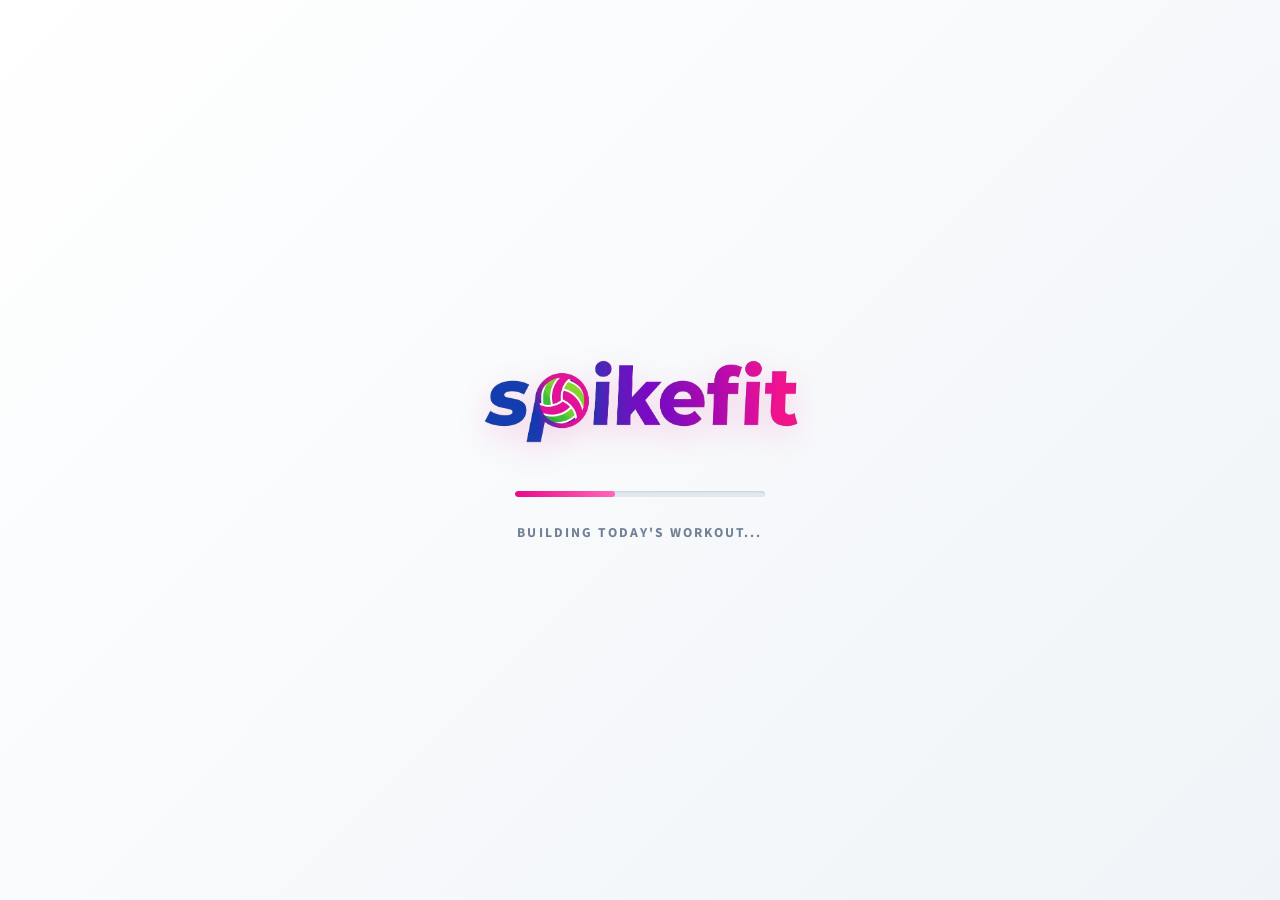
==== commit 81e5759e: "Fix badge rendering Signed-off-by: jfrappier <jfrappier@users.noreply.github.com>" ====
--- a/index.html
+++ b/index.html
@@ -196,7 +196,6 @@
         .modal-content { background: var(--bg-panel); padding: 3em 2em; border-radius: var(--radius-lg); text-align: center; max-width: 400px; width: 90%; box-shadow: 0 20px 40px rgba(0,0,0,0.2); position: relative; }
         .modal-content h2 { margin-bottom: 0.5em; color: var(--text-main); }
         
-        /* Updated Share Preview Styling */
         #share-image-preview { width: 100%; border-radius: var(--radius-sm); margin-bottom: 1.5em; box-shadow: var(--shadow-md); display: none; }
         .badge-loader { width: 40px; height: 40px; border: 4px solid var(--border); border-top-color: var(--accent); border-radius: 50%; animation: spin 1s linear infinite; margin: 2em auto; display: none; }
         
@@ -899,7 +898,7 @@
             document.getElementById('badge-modal').style.display = 'flex';
         }
 
-        // --- NEW: Generate Shareable Canvas Image ---
+        // --- UPDATED: Generate Shareable Canvas Image with Taint Protection ---
         async function generateShareImage(workoutName, dateStr, durationMins) {
             const previewImg = document.getElementById('share-image-preview');
             const loader = document.getElementById('badge-loader');
@@ -916,29 +915,37 @@
             const ctx = canvas.getContext('2d');
 
             // 1. Draw Base Dark Background
-            ctx.fillStyle = '#1a0e24'; // Deep dark purple matching the character image theme
+            ctx.fillStyle = '#1a0e24'; 
             ctx.fillRect(0, 0, canvas.width, canvas.height);
 
             // Add a subtle glow behind the character
             const bgGlow = ctx.createRadialGradient(canvas.width / 2, 400, 50, canvas.width / 2, 400, 500);
-            bgGlow.addColorStop(0, 'rgba(232, 10, 137, 0.25)'); // SpikeFit accent color glow
+            bgGlow.addColorStop(0, 'rgba(232, 10, 137, 0.25)'); 
             bgGlow.addColorStop(1, 'rgba(26, 14, 36, 0)');
             ctx.fillStyle = bgGlow;
             ctx.fillRect(0, 0, canvas.width, canvas.height);
 
-            // 2. Load and Draw the Character Image
+            // 2. Load and Draw the Character Image securely
             const img = new Image();
-            
-            // NOTE: Removed crossOrigin attribute to prevent local file blocking
-            // Updated to the new transparent PNG
-            img.src = 'img/badge_char.png'; 
+            img.crossOrigin = "anonymous"; // CRITICAL: Prevents canvas tainting!
 
             await new Promise((resolve) => {
                 img.onload = resolve;
                 img.onerror = () => { 
-                    console.warn("Failed to load character image. Check if 'img/badge_char.png' exists in the directory."); 
-                    resolve(); 
+                    console.warn("Failed to load local character image. Falling back to remote raw github URL.");
+                    // Fallback to absolute URL if pathing is wrong
+                    img.crossOrigin = "anonymous";
+                    img.onerror = resolve; // Just resolve if it completely fails, so we still show text badge
+                    img.src = 'https://raw.githubusercontent.com/jfrappier/spikefit/refs/heads/main/img/badge_char.png';
                 };
+                
+                // CRITICAL FIX: If running locally via file://, a local image automatically taints the canvas, 
+                // completely blocking sharing. Force the remote secure URL in this case.
+                if (window.location.protocol === 'file:') {
+                    img.src = 'https://raw.githubusercontent.com/jfrappier/spikefit/refs/heads/main/img/badge_char.png';
+                } else {
+                    img.src = 'img/badge_char.png'; 
+                }
             });
 
             if (img.complete && img.naturalWidth > 0) {
@@ -946,18 +953,16 @@
                 const maxHeight = 780;
                 const maxWidth = canvas.width * 0.95; 
                 
-                // Use Math.min to ensure the entire character fits inside the area without being cropped
                 const scale = Math.min(maxWidth / img.width, maxHeight / img.height);
                 const drawWidth = img.width * scale;
                 const drawHeight = img.height * scale;
                 
-                // Center perfectly horizontally and vertically within the upper area
                 const offsetX = (canvas.width - drawWidth) / 2; 
                 const offsetY = Math.max(0, (maxHeight - drawHeight) / 2); 
 
                 ctx.drawImage(img, offsetX, offsetY, drawWidth, drawHeight);
 
-                // Add a smooth gradient overlay to blend the bottom of the character into the text area
+                // Blend bottom of the character into the text area
                 const gradient = ctx.createLinearGradient(0, 650, 0, 800);
                 gradient.addColorStop(0, 'rgba(26, 14, 36, 0)');
                 gradient.addColorStop(1, 'rgba(26, 14, 36, 1)');
@@ -968,41 +973,40 @@
             // 3. Draw Text Elements
             ctx.textAlign = 'center';
             
-            // SpikeFit Logo text
             ctx.fillStyle = '#e80a89';
             ctx.font = 'bold 55px "Source Sans 3", Arial, sans-serif';
             ctx.fillText('SPIKEFIT', canvas.width / 2, 85);
 
-            // "WORKOUT COMPLETE" Stamp
             ctx.fillStyle = '#ffffff';
             ctx.font = 'bold 95px "Source Sans 3", Arial, sans-serif';
-            // Add subtle glow to main text
             ctx.shadowColor = 'rgba(232, 10, 137, 0.5)';
             ctx.shadowBlur = 20;
             ctx.fillText('WORKOUT COMPLETE', canvas.width / 2, 780);
-            ctx.shadowBlur = 0; // Reset shadow
-
-            // Workout Name
+            ctx.shadowBlur = 0; 
+
             ctx.fillStyle = '#fce8f3';
             ctx.font = '60px "Source Sans 3", Arial, sans-serif';
             ctx.fillText(workoutName, canvas.width / 2, 880);
 
-            // Divider Line
             ctx.fillStyle = '#e80a89';
             ctx.fillRect(canvas.width / 2 - 75, 930, 150, 6);
 
-            // Stats (Date & Duration)
             ctx.fillStyle = '#a0aec0';
             ctx.font = 'bold 45px "Source Sans 3", Arial, sans-serif';
             const statsText = `${dateStr}   •   ${durationMins > 0 ? durationMins + ' MINS' : 'LOGGED'}`;
             ctx.fillText(statsText, canvas.width / 2, 1010);
 
-            // 4. Output to UI and Store Blob
-            const dataUrl = canvas.toDataURL('image/jpeg', 0.9);
-            previewImg.src = dataUrl;
-            
-            // Generate Blob for sharing capabilities
-            window.currentShareBlob = await new Promise(resolve => canvas.toBlob(resolve, 'image/jpeg', 0.9));
+            // 4. Output to UI and Store Blob Safely
+            try {
+                const dataUrl = canvas.toDataURL('image/jpeg', 0.9);
+                previewImg.src = dataUrl;
+                
+                // Generate Blob for sharing capabilities
+                window.currentShareBlob = await new Promise(resolve => canvas.toBlob(resolve, 'image/jpeg', 0.9));
+            } catch (err) {
+                console.error("Canvas export failed (Canvas is likely tainted by a security policy).", err);
+                window.currentShareBlob = null;
+            }
 
             loader.style.display = 'none';
             previewImg.style.display = 'block';
@@ -1019,38 +1023,44 @@
             try {
                 shareBtn.innerText = "Preparing...";
                 
-                // If we successfully created the image blob
                 if (window.currentShareBlob) {
                     const file = new File([window.currentShareBlob], 'spikefit-badge.jpg', { type: 'image/jpeg' });
-
-                    // Check if native file sharing is supported (Mobile Safari/Chrome, etc.)
+                    const shareData = {
+                        files: [file],
+                        title: 'SpikeFit Workout Complete',
+                        text: textToShare
+                    };
+
+                    // Try native share API first (Mobile iOS/Android)
                     if (navigator.canShare && navigator.canShare({ files: [file] })) {
-                        await navigator.share({
-                            files: [file],
-                            title: 'SpikeFit Workout Complete',
-                            text: textToShare
-                        });
+                        await navigator.share(shareData);
                         shareBtn.innerText = "Shared!";
                     } else {
-                        // Fallback 1: Download the image
-                        const link = document.createElement('a');
-                        link.href = URL.createObjectURL(window.currentShareBlob);
-                        link.download = 'spikefit-badge.jpg';
-                        link.click();
-                        shareBtn.innerText = "Image Downloaded!";
-
-                        // Fallback 2: Copy the text to clipboard
-                        const textArea = document.createElement("textarea");
-                        textArea.value = textToShare;
-                        document.body.appendChild(textArea);
-                        textArea.select();
-                        document.execCommand('copy');
-                        document.body.removeChild(textArea);
+                        // Desktop Fallback 1: Try copying image to clipboard directly
+                        try {
+                            if (navigator.clipboard && navigator.clipboard.write) {
+                                await navigator.clipboard.write([
+                                    new ClipboardItem({ 'image/jpeg': window.currentShareBlob })
+                                ]);
+                                shareBtn.innerText = "Image Copied!";
+                                alert("Badge copied to clipboard! You can paste it into an email or app.");
+                            } else {
+                                throw new Error("Clipboard API unsupported");
+                            }
+                        } catch (clipErr) {
+                            // Desktop Fallback 2: Force standard download
+                            const link = document.createElement('a');
+                            link.href = URL.createObjectURL(window.currentShareBlob);
+                            link.download = 'spikefit-badge.jpg';
+                            link.click();
+                            shareBtn.innerText = "Downloaded!";
+                        }
                     }
                 } else {
-                    // Total fallback to just text if canvas failed
+                    // Failsafe: Blob generation failed entirely (canvas tainted). Share text only.
                     if (navigator.share) {
                         await navigator.share({ title: 'SpikeFit Workout Complete', text: textToShare });
+                        shareBtn.innerText = "Text Shared!";
                     }
                 }
             } catch (err) {
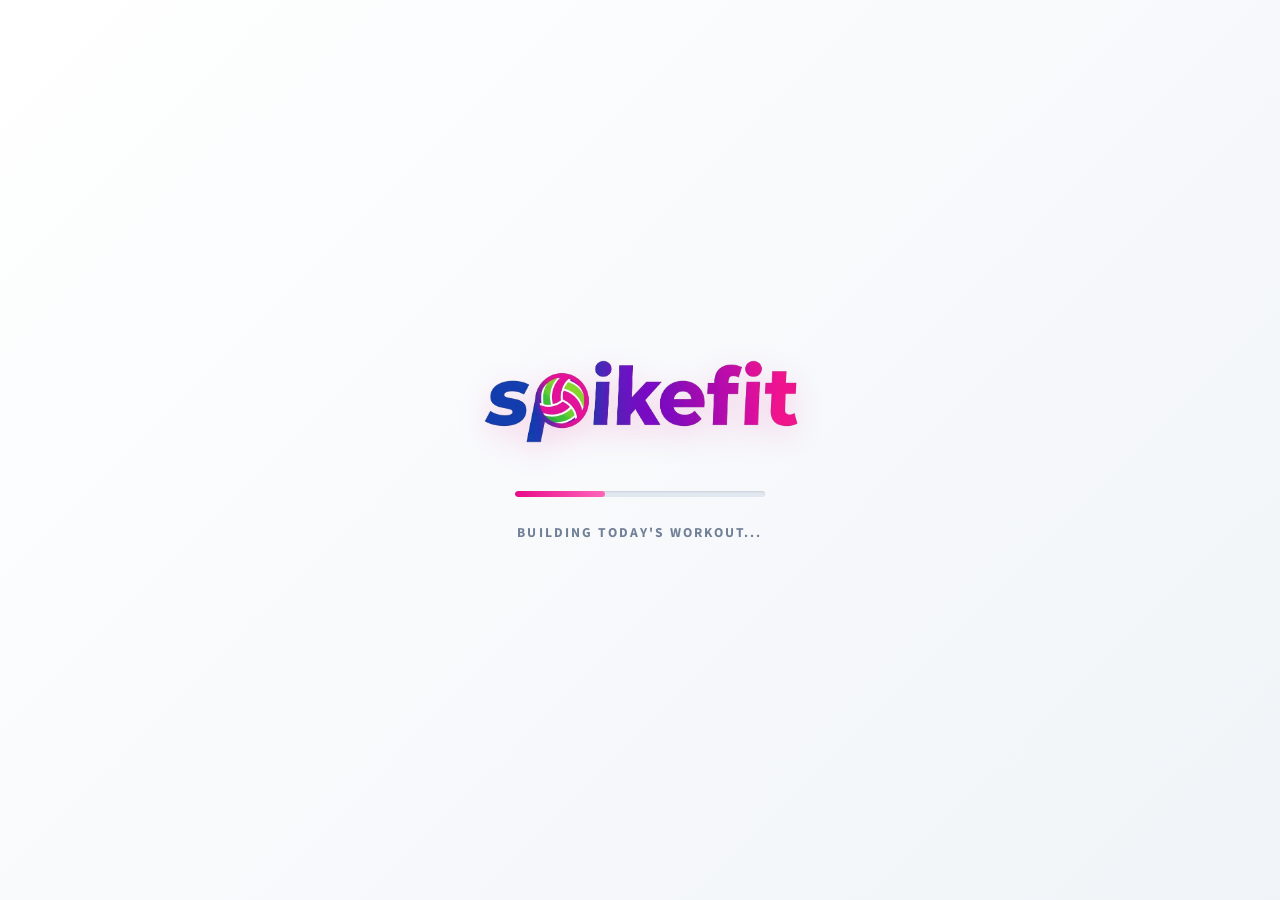
==== commit facd54f7: "Still bug fixin Signed-off-by: jfrappier <jfrappier@users.noreply.github.com>" ====
--- a/index.html
+++ b/index.html
@@ -875,10 +875,10 @@
             const completedCount = Object.keys(completedDates).length;
             if (completedCount >= 16 && workoutLevel === 'intermediate' && !manualLevelOverride) {
                 setLevel('advanced', true);
-                alert("🔥 MAXIMUM OVERDRIVE! You've successfully logged four weeks of workouts. We've automatically upgraded your schedule to the Advanced plan!");
+                showToast("🔥 MAXIMUM OVERDRIVE!", "You've successfully logged four weeks of workouts. We've automatically upgraded your schedule to the Advanced plan!", "🚀", 10000);
             } else if (completedCount >= 8 && workoutLevel === 'beginner' && !manualLevelOverride) {
                 setLevel('intermediate', true);
-                alert("🎉 LEVEL UP! You've successfully logged two weeks of workouts. We've automatically upgraded your schedule to the Intermediate plan! Keep crushing it!");
+                showToast("🎉 LEVEL UP!", "You've successfully logged two weeks of workouts. We've automatically upgraded your schedule to the Intermediate plan! Keep crushing it!", "⭐", 10000);
             }
             
             const btn = document.querySelector('.btn-complete');
@@ -1043,7 +1043,7 @@
                                     new ClipboardItem({ 'image/jpeg': window.currentShareBlob })
                                 ]);
                                 shareBtn.innerText = "Image Copied!";
-                                alert("Badge copied to clipboard! You can paste it into an email or app.");
+                                showToast("Copied to Clipboard!", "Badge copied! You can now paste it into an email or social app.", "📋", 6000);
                             } else {
                                 throw new Error("Clipboard API unsupported");
                             }
